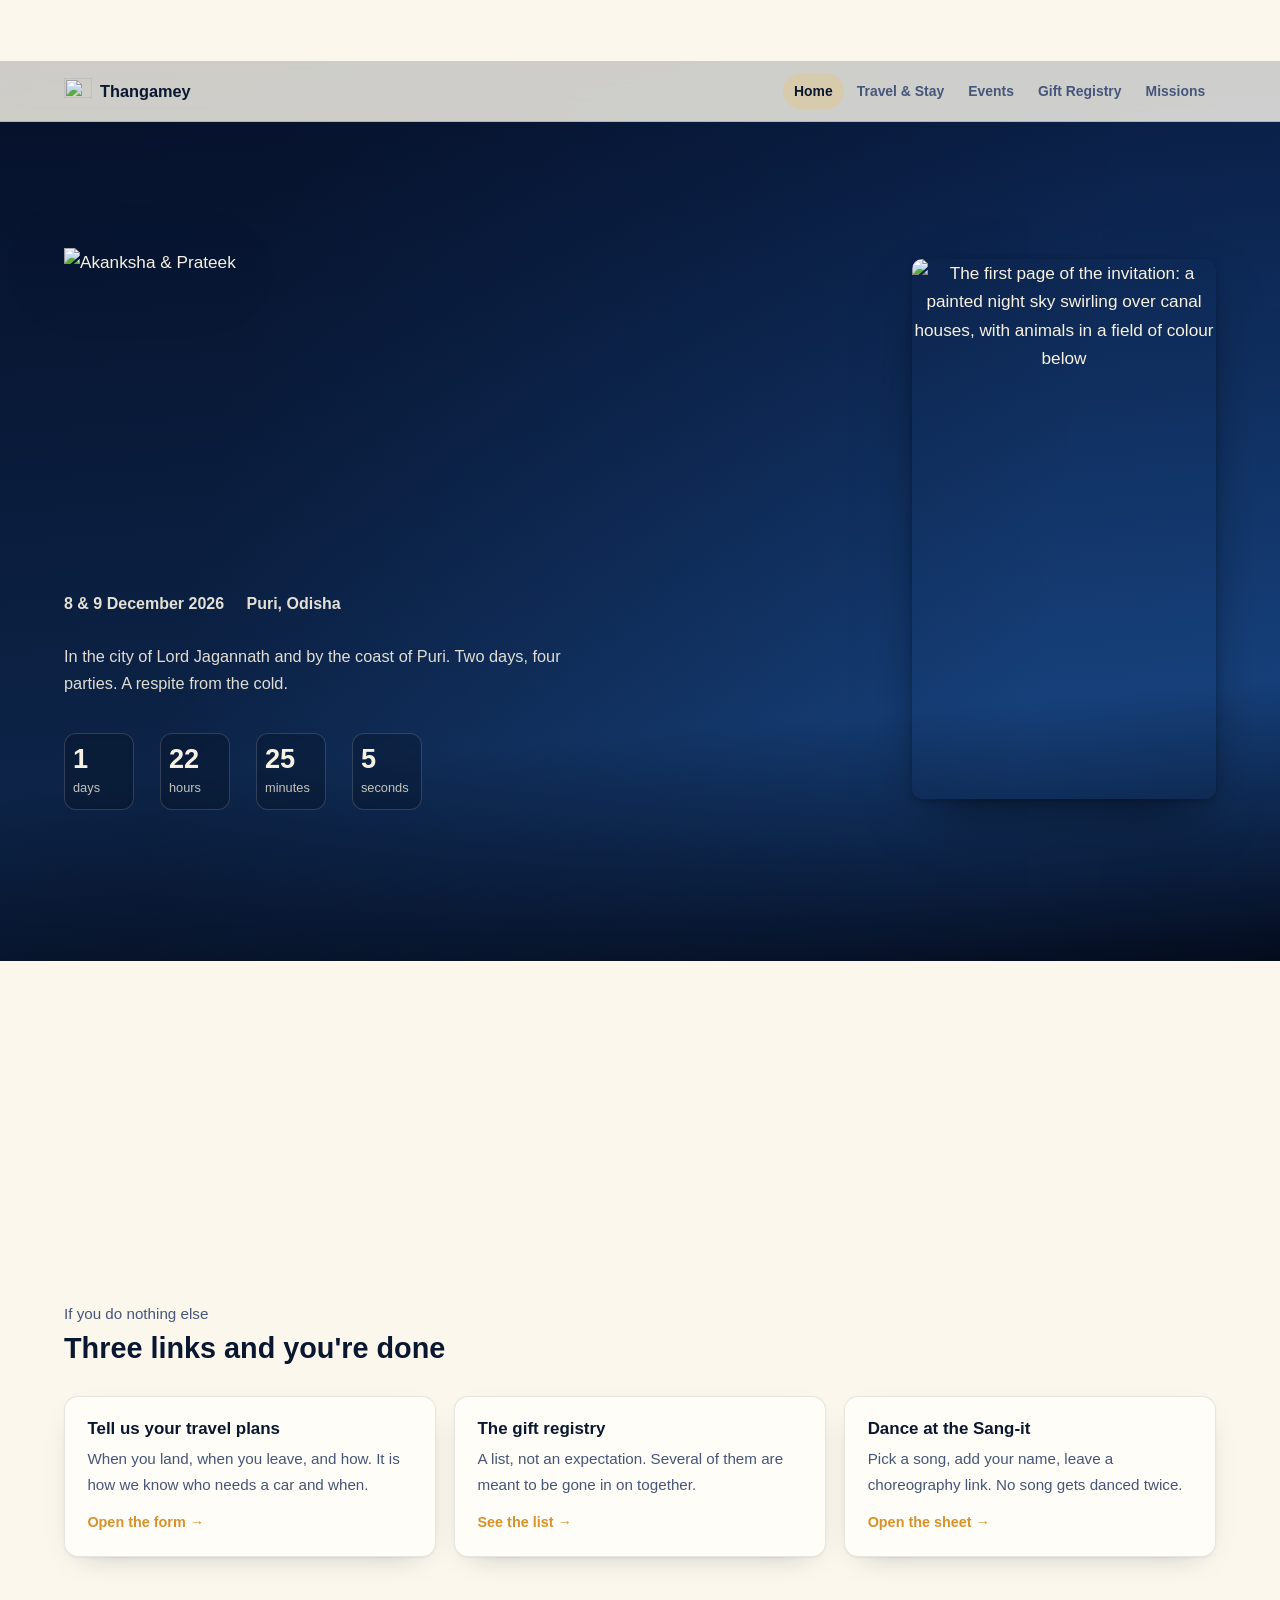
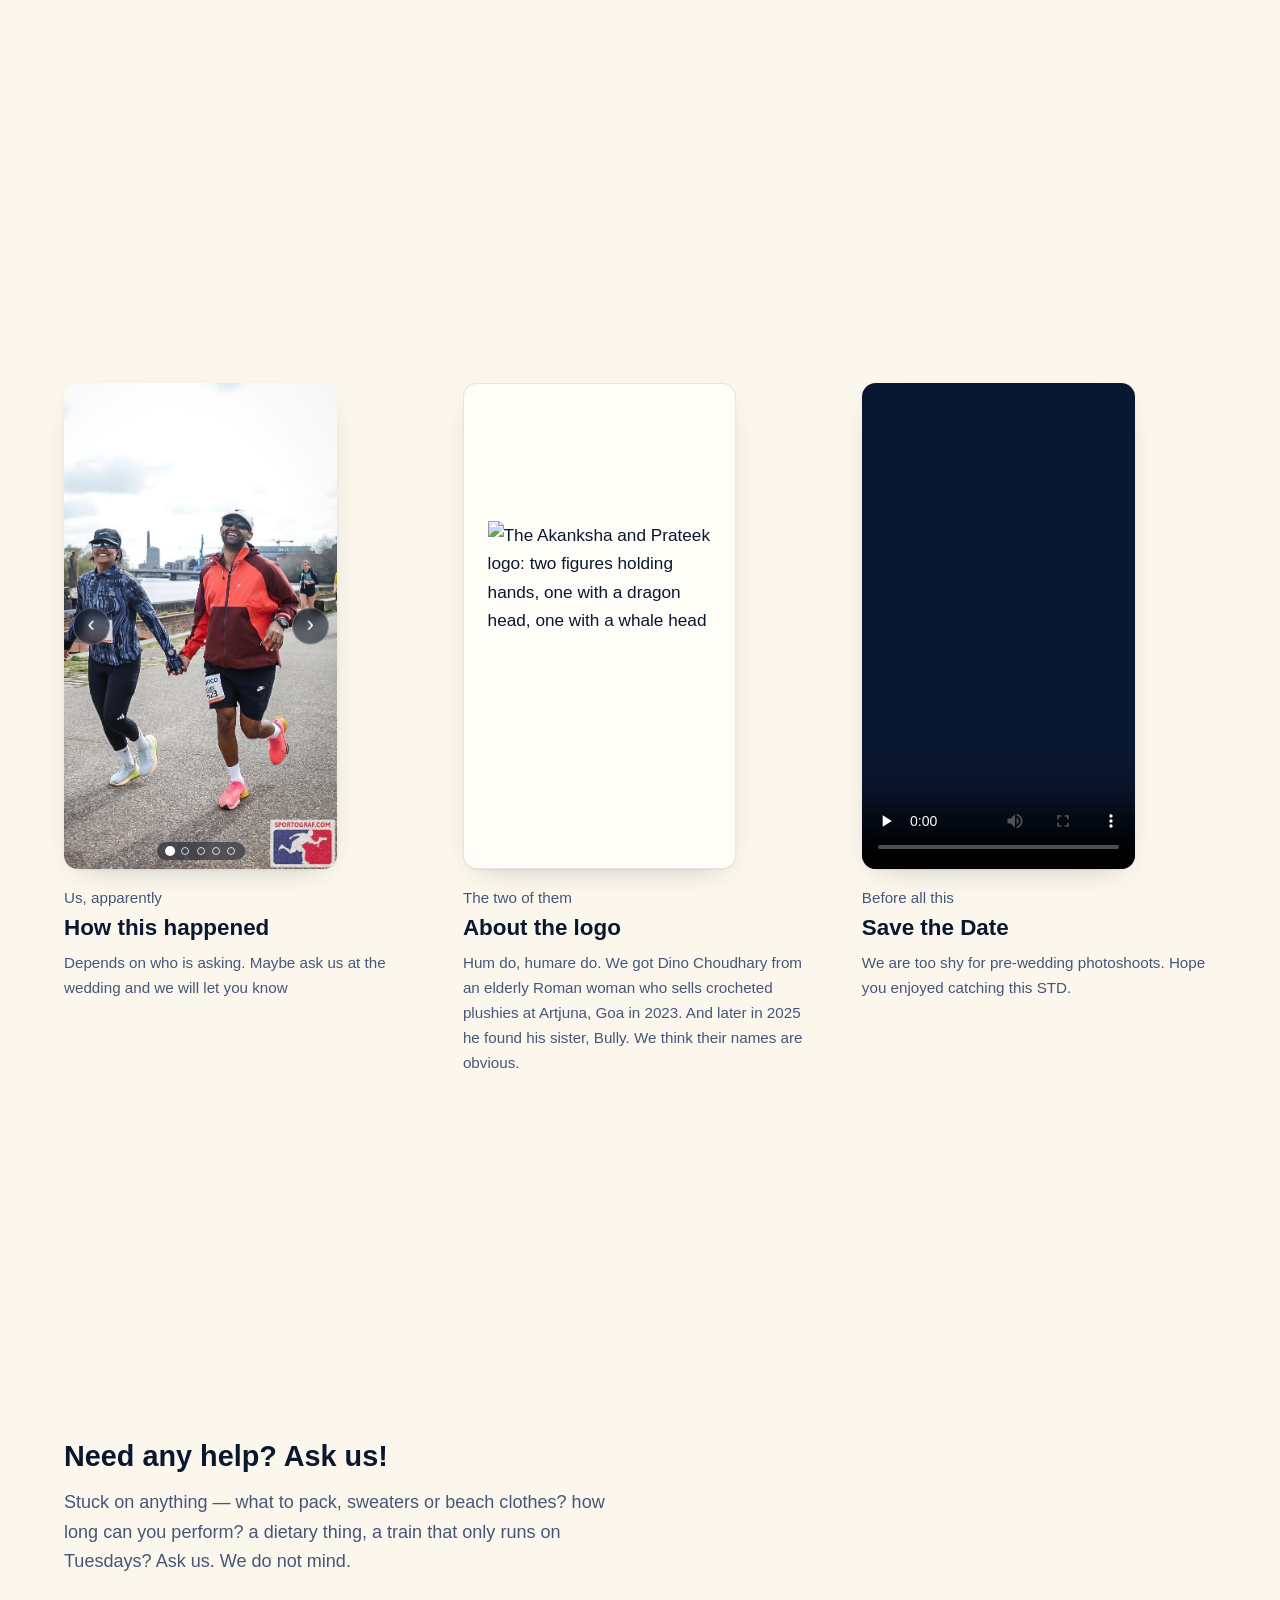
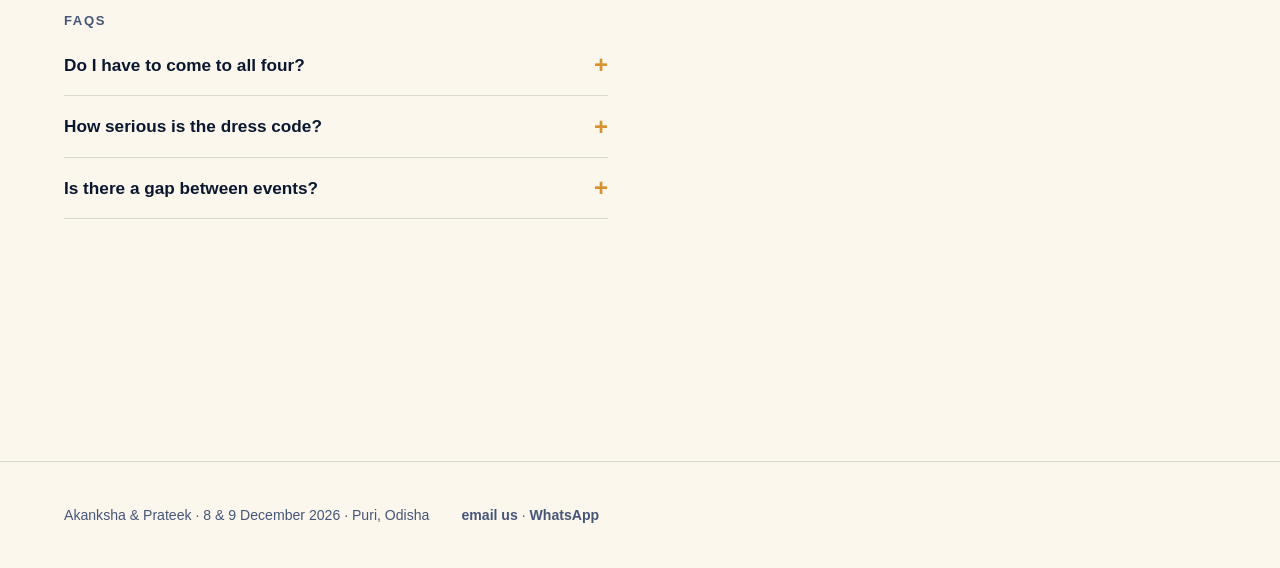
==== index.html @ 8788fe7d "Reorder the nav, fold the itinerary into step one, snap Travel & Stay Travel & Stay now comes second" ====
<!doctype html>
<html lang="en" class="snap">
<head>
<meta charset="utf-8">
<meta name="viewport" content="width=device-width, initial-scale=1">
<title>Akanksha &amp; Prateek</title>
<meta name="description" content="Akanksha and Prateek are getting married in Puri on 8 and 9 December 2026. Four events, two days, one coast. Where to stay, how to get there, and the gift registry.">
<meta name="theme-color" content="#07173a">
<meta name="robots" content="noindex, nofollow">
<link rel="icon" href="assets/img/eyes.png">
<link rel="apple-touch-icon" href="assets/img/logo.png">
<meta property="og:title" content="Thangamey, The Weeding">
<meta property="og:description" content="Akanksha &amp; Prateek · Puri · 8–9 December 2026">
<meta property="og:image" content="assets/art/cover.jpg">
<link rel="stylesheet" href="assets/css/style.css">
</head>
<body>
<a class="skip" href="#main">Skip to content</a>

<header class="site-head">
  <div class="site-head__in">
    <a class="brand" href="index.html">
      <img class="brand__logo" src="assets/img/logo.png" alt="" width="720" height="676">
      Thangamey <em class="script" data-cfg="couple.script"></em>
    </a>
    <nav class="nav" aria-label="Main">
      <a href="index.html">Home</a>
      <a href="travel.html">Travel &amp; Stay</a>
      <a href="events.html">Events</a>
      <a href="gifts.html">Gift Registry</a>
    </nav>
  </div>
</header>

<main id="main">

  <!-- ---------- hero: the postcard cover ---------- -->
  <section class="sky sky--scrim hero snap-s" id="hero-cover" data-sky="puri-night" data-art="assets/art/cover.jpg">
    <div class="sky__in hero__in">
      <div class="hero__text">
        <h1 class="vh">Akanksha &amp; Prateek</h1>
        <img class="hero__names" src="assets/img/names.png"
             alt="Akanksha &amp; Prateek" width="660" height="389" fetchpriority="high" decoding="async">
        <p class="hero__meta">
          <span data-cfg="mainDateLabel"></span>
          <span data-cfg="mainCityLabel"></span>
        </p>
        <p class="hero__tag" data-cfg="couple.tagline"></p>
        <div class="count" id="countdown" aria-live="off"></div>
      </div>
      <figure class="postcard postcard--hero">
        <img src="assets/art/cover.jpg" width="647" height="1150"
             alt="The first page of the invitation: a painted night sky swirling over canal houses, with animals in a field of colour below"
             fetchpriority="high" decoding="async">
      </figure>
    </div>
  </section>

  <!-- ---------- the short version ----------
       For anyone who will never scroll this far down a wedding website.
       Built from `quick` in data/config.js; each card hides itself if its
       link isn't filled in yet, and the section hides if none are. -->
  <section class="section shell snap-s" id="quick" hidden>
    <div class="section__head section__head--tight">
      <p class="eyebrow" data-cfg="quick.eyebrow"></p>
      <h2 data-cfg="quick.heading"></h2>
    </div>
    <ul class="grid grid--3 quick-list" id="quick-list"></ul>
  </section>

  <!-- ---------- the three of them, side by side ----------
       One snap stop: the carousel, the logo and the film, each in the same
       9:16 frame with its caption underneath. The frames are sized from the
       viewport height in `.trio` so all three always fit on one screen. -->
  <section class="section shell snap-s">
    <div class="trio">

      <article class="trio__item">
        <!-- Filled from story.photos in data/config.js. Hidden while the
             list is empty, which leaves the caption on its own. -->
        <div class="carousel" id="story-photos" hidden></div>
        <div class="trio__caption">
          <p class="eyebrow">Us, apparently</p>
          <h2 data-cfg="story.heading"></h2>
          <div id="story-body"></div>
        </div>
      </article>

      <article class="trio__item">
        <div class="trio__media frame frame--logo" id="logo-figure"></div>
        <div class="trio__caption">
          <p class="eyebrow">The two of them</p>
          <h2 data-cfg="media.logoHeading"></h2>
          <p data-cfg="media.logoBody"></p>
        </div>
      </article>

      <article class="trio__item">
        <div class="trio__media" id="video-figure"></div>
        <div class="trio__caption">
          <p class="eyebrow">Before all this</p>
          <h2 data-cfg="media.videoHeading"></h2>
          <p data-cfg="media.videoBody"></p>
        </div>
      </article>

    </div>
  </section>

  <!-- ---------- sustainability ---------- -->
  <!-- <section class="section shell">
    <div class="section__head">
      <p class="eyebrow">A lighter wedding</p>
      <h2>Big party, small footprint</h2>
      <p class="lede" data-cfg="sustainable.intro"></p>
    </div>
    <ul class="ticks grid grid--2" id="sustain-list"></ul>
  </section> -->

  <!-- ---------- ask us, and the questions we already know ----------
       The FAQ used to live at the bottom of events.html. It belongs with
       the invitation to ask rather than under the four parties. -->
  <section class="section shell snap-s">
    <div class="section__head section__head--tight">
      <h2>Need any help? Ask us!</h2>
      <p class="lede" data-cfg="contact.helpText"></p>
    </div>
    <div class="faq">
      <h3 class="faq__head">FAQs</h3>
      <details><summary>Do I have to come to all four?</summary>
        <div><p>No. You can come and leave whenever, just let us know beforehand.</p></div></details>
      <details><summary>How serious is the dress code?</summary>
        <div><p>Not at all, it is to help guide people make up their minds.</p></div></details>
      <details><summary>Is there a gap between events?</summary>
        <div><p>Yes and no. There will be rituals between events but you can choose to not attend them and rest or travel around.</p></div></details>
    </div>
  </section>

</main>

<footer class="site-foot">
  <div class="shell site-foot__in">
    <p>Akanksha &amp; Prateek &middot; <span data-cfg="mainDateLabel"></span> &middot; <span data-cfg="mainCityLabel"></span></p>
    <p><a data-contact="email">email us</a> &middot; <a data-contact="whatsapp">WhatsApp</a></p>
    <p class="tag script" data-cfg="couple.script"></p>
  </div>
</footer>

<script src="data/config.js"></script>
<script src="assets/js/site.js"></script>
</body>
</html>
---- assets/css/style.css ----
/* =============================================================
   Thangamey, The Weeding — stylesheet
   One file. No preprocessor. Edit freely.
   ============================================================= */

/* ---------- 1. TOKENS ---------- */
:root{
  --ink:            #0a1730;
  --ink-soft:       #16294f;
  --cobalt:         #1e3f8f;
  --gold:           #f0c04a;
  --gold-deep:      #d8912b;
  --cream:          #f7f1e1;
  --cream-2:        #efe5cd;
  --paper:          #fbf7ec;
  --blossom:        #eaa7b8;
  --rule:           rgba(10,23,48,.14);

  --fg:             var(--ink);
  --fg-soft:        #46567a;
  --bg:             var(--paper);
  --card:           #fffdf7;
  --card-edge:      rgba(10,23,48,.10);
  --shadow:         0 1px 2px rgba(10,23,48,.05), 0 10px 30px -18px rgba(10,23,48,.35);

  /* One typeface, the plain system one, for everything. The hand-lettering
     and the paintings carry the character — the type's job is to stay out
     of their way and be read. No second display face, no webfonts. */
  --display: -apple-system, BlinkMacSystemFont, "Segoe UI", Roboto, "Helvetica Neue", Arial, sans-serif;
  --body:    -apple-system, BlinkMacSystemFont, "Segoe UI", Roboto, "Helvetica Neue", Arial, sans-serif;
  /* The name in its own script. Tamil today; swap the stack if that changes. */
  --script:  "Noto Sans Tamil", "Tamil MN", "Tamil Sangam MN", var(--body);

  --measure: 34rem;
  /* Every tall 9:16-ish block — the invitation postcards, the story
     carousel, the save-the-date film — is this wide, so they read as one
     family of objects rather than three different sizes. */
  --portrait: 20rem;
  --gutter:  clamp(1.15rem, 4vw, 3rem);
  --shell:   72rem;
  --radius:  14px;
}

@media (prefers-color-scheme: dark){
  :root:not([data-theme="light"]){
    --fg:        #eee6d4;
    --fg-soft:   #a9b4cc;
    --bg:        #080f21;
    --paper:     #080f21;
    --card:      #0f1b38;
    --card-edge: rgba(240,192,74,.16);
    --rule:      rgba(240,192,74,.18);
    --cream:     #eee6d4;
    --shadow:    0 1px 2px rgba(0,0,0,.4), 0 14px 34px -20px rgba(0,0,0,.9);
  }
}
:root[data-theme="dark"]{
  --fg:        #eee6d4;
  --fg-soft:   #a9b4cc;
  --bg:        #080f21;
  --paper:     #080f21;
  --card:      #0f1b38;
  --card-edge: rgba(240,192,74,.16);
  --rule:      rgba(240,192,74,.18);
  --cream:     #eee6d4;
  --shadow:    0 1px 2px rgba(0,0,0,.4), 0 14px 34px -20px rgba(0,0,0,.9);
}

/* ---------- 2. SKY THEMES ----------
   Five colours each, sampled straight out of the invitation artwork:
   two for the gradient, one for the brushstrokes, one for the light
   source, one accent that ~1 stroke in 5 gets.                     */
/* The save-the-date card: butter yellow and pink. The wash over it is a
   warm plum so the white hand-lettering still reads on top. */
[data-sky="save-the-date"]     { --s-top:#f2e39a; --s-bot:#f7ecd4; --s-swirl:#f070a0; --s-light:#fff6d8; --s-accent:#f070a0; --s-ground:#c96d95; --s-text:#fff6e8; --s-scrim:rgba(52,16,34,.64); }
[data-sky="puri-night"]        { --s-top:#07173a; --s-bot:#16407a; --s-swirl:#6aa8dd; --s-light:#ffd77a; --s-accent:#3f7fc4; --s-ground:#040b1c; --s-text:#f7f1e1; --s-scrim:rgba(4,10,26,.52); }
[data-sky="hues-of-earth"]     { --s-top:#00618f; --s-bot:#00b0d0; --s-swirl:#dff2f8; --s-light:#ffe9a8; --s-accent:#0090c0; --s-ground:#4a3c1e; --s-text:#f4fbfd; --s-scrim:rgba(0,26,44,.58); }
[data-sky="shades-of-sunset"]  { --s-top:#d8541f; --s-bot:#f5cf62; --s-swirl:#ffe3a0; --s-light:#fff6d8; --s-accent:#fa6e46; --s-ground:#8d6f4e; --s-text:#3a1400; --s-scrim:rgba(255,240,214,.64); }
[data-sky="tints-of-sunflower"]{ --s-top:#3f8fb8; --s-bot:#c3e4ee; --s-swirl:#ffffff; --s-light:#ffd23a; --s-accent:#7a4e0e; --s-ground:#a8850a; --s-text:#10283a; --s-scrim:rgba(240,250,255,.68); }
[data-sky="lotus-reverie"]     { --s-top:#04233f; --s-bot:#104a68; --s-swirl:#2ea08c; --s-light:#cfe9ee; --s-accent:#e07fb4; --s-ground:#b4d9e2; --s-text:#f2fbfd; --s-scrim:rgba(2,18,34,.55); }

/* ---------- 3. RESET-ISH ---------- */
*,*::before,*::after{ box-sizing:border-box; }
html{ -webkit-text-size-adjust:100%; scroll-behavior:smooth; }
@media (prefers-reduced-motion:reduce){ html{scroll-behavior:auto} }
body{
  margin:0;
  background:var(--bg);
  color:var(--fg);
  font-family:var(--body);
  font-size:clamp(1rem,.96rem + .18vw,1.075rem);
  line-height:1.65;
  -webkit-font-smoothing:antialiased;
}
img{ max-width:100%; height:auto; display:block; }
a{ color:inherit; text-underline-offset:.22em; text-decoration-thickness:1px; }
a:focus-visible,button:focus-visible,input:focus-visible,select:focus-visible,
textarea:focus-visible,summary:focus-visible{
  outline:2.5px solid var(--gold-deep); outline-offset:3px; border-radius:4px;
}
h1,h2,h3{ font-family:var(--display); font-weight:700; line-height:1.2;
          letter-spacing:normal; margin:0 0 .5em; text-wrap:balance; }
h1{ font-size:clamp(1.9rem,1.5rem + 1.7vw,2.6rem); }
h2{ font-size:clamp(1.4rem,1.2rem + .8vw,1.8rem); }
h3{ font-size:clamp(1.05rem,1rem + .2vw,1.15rem); }
p{ margin:0 0 1.1em; }
.lede{ font-size:1.05em; color:var(--fg-soft); max-width:var(--measure); }

.shell{ width:min(var(--shell),100% - var(--gutter)*2); margin-inline:auto; }
.stack > * + *{ margin-top:1.5rem; }
.eyebrow{
  font-size:.95rem; letter-spacing:normal; text-transform:none;
  font-weight:400; color:var(--fg-soft); margin:0 0 .35rem;
}
.script{ font-family:var(--script); }
.skip{ position:absolute; left:-9999px; }
.skip:focus{ left:1rem; top:1rem; z-index:99; background:var(--card);
             padding:.6rem 1rem; border-radius:8px; }

/* ---------- 4. HEADER / NAV ---------- */
.site-head{
  position:sticky; top:0; z-index:40;
  backdrop-filter:blur(12px); -webkit-backdrop-filter:blur(12px);
  background:color-mix(in srgb, var(--bg) 82%, transparent);
  border-bottom:1px solid var(--rule);
}
.site-head__in{
  display:flex; align-items:center; gap:1rem;
  min-height:60px; width:min(var(--shell),100% - var(--gutter)*2); margin-inline:auto;
}
.brand{ font-weight:700; font-size:1.02rem;
        text-decoration:none; display:flex; align-items:baseline; gap:.5rem; white-space:nowrap; }
.brand em{ font-style:normal; color:var(--gold-deep); font-family:var(--script); font-size:.92em; }
.nav{ margin-left:auto; display:flex; gap:.15rem; align-items:center; flex-wrap:wrap; }
.nav a{
  text-decoration:none; font-size:.87rem; font-weight:600; padding:.42rem .68rem;
  border-radius:99px; color:var(--fg-soft); white-space:nowrap;
}
.nav a:hover{ color:var(--fg); background:color-mix(in srgb,var(--gold) 16%,transparent); }
.nav a[aria-current="page"]{ color:var(--fg); background:color-mix(in srgb,var(--gold) 24%,transparent); }
@media (max-width:540px){
  .site-head__in{ flex-wrap:wrap; padding-block:.5rem; }
  .nav{ width:100%; margin-left:0; justify-content:flex-start; }
  .nav a{ padding:.38rem .55rem; font-size:.82rem; }
}

/* ---------- 5. THE SKY ---------- */
.sky{
  position:relative; isolation:isolate; overflow:hidden;
  color:var(--s-text);
  background:linear-gradient(175deg, var(--s-top) 0%, var(--s-bot) 72%, var(--s-ground) 100%);
}
/* The painting itself, scaled up and softened, standing in for the
   generated skies this site used before the artwork existed. */
.sky__art{
  position:absolute; inset:0; width:100%; height:100%; z-index:-1; display:block;
  object-fit:cover; filter:blur(16px) saturate(1.05); transform:scale(1.14);
}
.sky__in{
  position:relative; z-index:1;
  width:min(var(--shell),100% - var(--gutter)*2); margin-inline:auto;
  padding-block:clamp(3.5rem,9vw,7rem);
}
.sky a{ color:inherit; }

/* Hero */
.hero{ min-height:min(88svh,780px); display:grid; align-items:center; }
.hero__in{ text-align:center; }
.hero h1{ font-size:clamp(2rem,1.4rem + 2.4vw,3rem); margin-bottom:.15em;
          text-shadow:0 2px 28px rgba(0,0,0,.35); }
.hero .amp{ display:block; font-size:.42em; font-style:italic; opacity:.8;
            font-weight:400; margin:.18em 0; letter-spacing:normal; }
.hero__meta{
  display:flex; gap:.6rem 1.4rem; justify-content:center; flex-wrap:wrap;
  font-size:1rem; letter-spacing:normal; text-transform:none;
  font-weight:600; opacity:.92; margin-top:1.4rem;
}
.hero__tag{ max-width:33rem; margin:1.6rem auto 0; font-size:1.02rem;
            opacity:.9; text-wrap:pretty; }

/* Countdown */
.count{ display:flex; gap:clamp(.6rem,2.5vw,1.6rem); justify-content:center;
        margin-top:2.3rem; flex-wrap:wrap; }
.count div{
  min-width:4.4rem; padding:.65rem .5rem .55rem; border-radius:12px;
  background:rgba(0,0,0,.2); border:1px solid rgba(255,255,255,.16);
  backdrop-filter:blur(3px);
}
.count b{ display:block; font-size:1.7rem;
          line-height:1; font-variant-numeric:tabular-nums; font-weight:700; }
.count span{ font-size:.8rem; letter-spacing:normal; text-transform:none; opacity:.78; }

/* ---------- 6. BUTTONS ---------- */
.btn{
  display:inline-block; font-family:var(--body); font-weight:700; font-size:.94rem;
  padding:.78rem 1.5rem; border-radius:99px; border:1.5px solid transparent;
  text-decoration:none; cursor:pointer; transition:transform .14s, background .14s, color .14s;
}
.btn:active{ transform:translateY(1px); }
.btn--gold{ background:var(--gold); color:#0a1730; }
.btn--gold:hover{ background:#ffd465; }
.btn--ghost{ border-color:currentColor; background:transparent; color:inherit; }
.btn--ghost:hover{ background:color-mix(in srgb,currentColor 14%,transparent); }
.btn--block{ width:100%; text-align:center; padding-block:.95rem; font-size:1rem; }
.btn-row{ display:flex; gap:.7rem; flex-wrap:wrap; justify-content:center; margin-top:2rem; }

/* ---------- 7. SECTIONS & CARDS ---------- */
.section{ padding-block:clamp(3.2rem,7vw,5.5rem); }
.section__head{ max-width:var(--measure); margin-bottom:2.5rem; }

.grid{ display:grid; gap:1.15rem; }
.grid--2{ grid-template-columns:repeat(auto-fit,minmax(min(100%,17rem),1fr)); }
.grid--3{ grid-template-columns:repeat(auto-fit,minmax(min(100%,15rem),1fr)); }

.card{
  background:var(--card); border:1px solid var(--card-edge);
  border-radius:var(--radius); padding:1.5rem; box-shadow:var(--shadow);
}
.card h3{ margin-bottom:.3rem; }
.card p:last-child{ margin-bottom:0; }
.card__meta{ font-size:.9rem; color:var(--fg-soft); font-weight:400;
             letter-spacing:normal; margin-bottom:.6rem; }

/* Full-bleed event panels (events.html) */
.ev-panel{ scroll-margin-top:72px; }
.ev-panel .sky__in{ display:grid; gap:2rem;
                    grid-template-columns:repeat(auto-fit,minmax(min(100%,19rem),1fr)); }
.ev-panel h2{ margin-bottom:.1em; }
.ev-facts{ margin:0; display:grid; gap:.85rem; align-content:start; }
.ev-facts div{ border-top:1px solid rgba(255,255,255,.22); padding-top:.7rem; }
.sky[data-sky="shades-of-sunset"] .ev-facts div,
.sky[data-sky="tints-of-sunflower"] .ev-facts div{ border-top-color:rgba(0,0,0,.2); }
.ev-facts dt{ font-size:.85rem; letter-spacing:normal; text-transform:none;
              font-weight:600; opacity:.7; margin-bottom:.15rem; }
.ev-facts dd{ margin:0; font-size:1rem; }

/* ---------- 9. FORMS ---------- */
.form{ max-width:38rem; }
.field{ margin-bottom:1.3rem; }
.field > label, .fieldset > legend{
  display:block; font-weight:700; font-size:.9rem; margin-bottom:.4rem;
}
.field .hint{ font-size:.82rem; color:var(--fg-soft); margin:.25rem 0 .5rem; }
input[type=text],input[type=email],input[type=tel],input[type=date],
input[type=number],input[type=datetime-local],select,textarea{
  width:100%; font:inherit; font-size:1rem; color:var(--fg);
  background:var(--card); border:1.5px solid var(--rule);
  border-radius:10px; padding:.68rem .8rem;
}
textarea{ min-height:7rem; resize:vertical; }
input:focus,select:focus,textarea:focus{ border-color:var(--gold-deep); }
select{ appearance:none;
  background-image:linear-gradient(45deg,transparent 50%,currentColor 50%),
                   linear-gradient(135deg,currentColor 50%,transparent 50%);
  background-position:calc(100% - 20px) calc(50% + 1px), calc(100% - 14px) calc(50% + 1px);
  background-size:6px 6px; background-repeat:no-repeat; padding-right:2.4rem; }

.fieldset{ border:1px solid var(--rule); border-radius:var(--radius);
           padding:1.15rem 1.25rem; margin:0 0 1.15rem; background:var(--card); }
.fieldset > legend{ padding-inline:.45rem; margin-bottom:0; }
.fieldset .ev-when{ font-size:.82rem; color:var(--fg-soft); margin:-.1rem 0 .8rem; }

.choices{ display:flex; gap:.5rem; flex-wrap:wrap; }
.choice{ position:relative; }
.choice input{ position:absolute; opacity:0; width:100%; height:100%;
               top:0; left:0; margin:0; cursor:pointer; }
.choice span{
  display:block; padding:.5rem 1rem; border-radius:99px; font-size:.9rem;
  font-weight:600; border:1.5px solid var(--rule); background:var(--bg);
}
.choice input:checked + span{ background:var(--gold); border-color:var(--gold-deep);
                              color:#0a1730; }
.choice input:focus-visible + span{ outline:2.5px solid var(--gold-deep); outline-offset:3px; }

.check{ display:flex; gap:.6rem; align-items:flex-start; font-size:.95rem; }
.check input{ margin-top:.3rem; width:1.05rem; height:1.05rem; flex:none; accent-color:var(--gold-deep); }

.form-note{ font-size:.85rem; color:var(--fg-soft); }
.hp{ position:absolute; left:-9999px; }

.form-status{ border-radius:var(--radius); padding:1.1rem 1.25rem; margin-bottom:1.3rem;
              border:1.5px solid; font-size:.95rem; }
.form-status[data-tone="ok"]{ border-color:#2f7d4f; background:rgba(47,125,79,.1); }
.form-status[data-tone="bad"]{ border-color:#b23b3b; background:rgba(178,59,59,.1); }
.form-status[data-tone="info"]{ border-color:var(--gold-deep); background:color-mix(in srgb,var(--gold) 16%,transparent); }
.form-status p:last-child{ margin-bottom:0; }
[hidden]{ display:none !important; }

/* ---------- 10. FEED ---------- */
.feed{ display:grid; gap:2.2rem; max-width:44rem; }
.post{ border-top:1px solid var(--rule); padding-top:2rem; }
.post:first-child{ border-top:0; padding-top:0; }
.post__date{ font-size:.88rem; letter-spacing:normal; text-transform:none;
             font-weight:600; color:var(--fg-soft); margin-bottom:.4rem; }
.post__body{ max-width:var(--measure); }
.post__body p:last-child{ margin-bottom:0; }
.post__strip{
  display:grid; gap:.6rem; margin:1.2rem 0;
  grid-template-columns:repeat(auto-fit,minmax(min(100%,11rem),1fr));
}
.post__strip img{ border-radius:10px; aspect-ratio:4/3; object-fit:cover;
                  width:100%; background:var(--cream-2); }
.post__strip--1{ grid-template-columns:1fr; }
.post__strip--1 img{ aspect-ratio:3/2; }
.post__seal{ width:2.6rem; height:2.6rem; border-radius:50%; float:right;
             margin:0 0 .5rem 1rem; }

/* ---------- 11. MISC ---------- */
.ticks{ list-style:none; padding:0; margin:0; display:grid; gap:1.2rem; }
.ticks h3{ font-size:1.08rem; margin-bottom:.25rem; }
.ticks p{ margin:0; color:var(--fg-soft); font-size:.95rem; }
.ticks li{ padding-left:1.7rem; position:relative; }
.ticks li::before{
  content:""; position:absolute; left:0; top:.42em; width:.72rem; height:.72rem;
  border-radius:50%; background:var(--gold); box-shadow:0 0 0 3px color-mix(in srgb,var(--gold) 28%,transparent);
}

.faq{ max-width:var(--measure); }
.faq__head{ font-size:.82rem; letter-spacing:.12em; text-transform:uppercase;
            color:var(--fg-soft); margin:0 0 .4rem; }
.faq details{ border-bottom:1px solid var(--rule); }
.faq summary{ cursor:pointer; padding:1rem 0; font-weight:700; list-style:none;
              display:flex; justify-content:space-between; gap:1rem; align-items:center; }
.faq summary::-webkit-details-marker{ display:none; }
.faq summary::after{ content:"+"; font-family:var(--display); font-size:1.5rem;
                     line-height:1; color:var(--gold-deep); flex:none; }
.faq details[open] summary::after{ content:"–"; }
.faq details > div{ padding-bottom:1.1rem; }
.faq p:last-child{ margin-bottom:0; }

.site-foot{
  border-top:1px solid var(--rule); padding-block:2.6rem;
  font-size:.88rem; color:var(--fg-soft);
}
.site-foot__in{ display:flex; gap:1rem 2rem; flex-wrap:wrap; align-items:baseline; }
.site-foot a{ font-weight:600; }
.site-foot .tag{ margin-left:auto; font-size:.95rem; color:var(--fg); }

@media (prefers-reduced-motion:reduce){
  *{ animation-duration:.001ms !important; transition-duration:.001ms !important; }
}
@media print{
  .site-head,.nav,.btn,.sky__art{ display:none !important; }
  body{ background:#fff; color:#000; }
  .sky{ background:#fff !important; color:#000 !important; }
}

/* =============================================================
   12. PAGE FURNITURE
   ============================================================= */
.vh{
  position:absolute; width:1px; height:1px; padding:0; margin:-1px;
  overflow:hidden; clip:rect(0 0 0 0); white-space:nowrap; border:0;
}
/* Unfinished copy, wrapped in «guillemets» in data/config.js.
   Delete the guillemets and the highlight disappears. */
mark.todo{
  background:color-mix(in srgb, var(--gold) 45%, transparent);
  color:inherit; padding:.05em .3em; border-radius:4px;
  box-decoration-break:clone; -webkit-box-decoration-break:clone;
}
.sky mark.todo{
  background:rgba(255,255,255,.26);
  /* A wash alone vanishes on a pale sky, and the whole point of this
     mark is to be impossible to miss. Outline it too. */
  box-shadow:0 0 0 1.5px currentColor inset;
}

/* ---------- hero ---------- */
.hero__names{
  width:min(100%,34rem); margin:0 auto .4rem; height:auto;
  filter:drop-shadow(0 10px 34px rgba(0,0,0,.45));
}
@media (max-width:480px){ .hero__names{ width:min(100%,20rem); } }

/* ---------- the two days ---------- */
.days{ display:grid; gap:1.15rem; grid-template-columns:repeat(auto-fit,minmax(min(100%,17rem),1fr)); }
.day{ background:var(--card); border:1px solid var(--card-edge); border-radius:var(--radius);
      padding:1.4rem 1.5rem; box-shadow:var(--shadow); }
.day__label{ font-weight:700; font-size:1.15rem; margin:0 0 1rem;
             display:flex; justify-content:space-between; align-items:baseline; gap:1rem; }
.day__label span{ font-family:var(--body); font-size:.9rem; font-weight:400;
                  letter-spacing:normal; text-transform:none; color:var(--fg-soft); }
.day ul{ list-style:none; margin:0; padding:0; display:grid; gap:.1rem; }
.day li + li{ border-top:1px solid var(--rule); }
.day a{ display:flex; flex-direction:column; gap:.1rem; padding:.7rem 0; text-decoration:none; }
.day a:hover b{ color:var(--gold-deep); }
.day a b{ font-size:1.02rem; }
.day a span{ font-size:.85rem; color:var(--fg-soft); }

/* ---------- event cards & panels ---------- */
.ev-panel__logo{ width:min(100%,17rem); height:auto; margin-bottom:1rem;
                 filter:drop-shadow(0 8px 24px rgba(0,0,0,.35)); }
.sky[data-sky="tints-of-sunflower"] .ev-panel__logo,
.sky[data-sky="shades-of-sunset"] .ev-panel__logo{ filter:drop-shadow(0 8px 20px rgba(0,0,0,.25)); }

/* ---------- split / illustration ---------- */
.split{ display:grid; gap:2rem; align-items:center;
        grid-template-columns:repeat(auto-fit,minmax(min(100%,18rem),1fr)); }
.couple{ width:min(100%,22rem); justify-self:center; height:auto; }
.eyes{ width:5rem; height:auto; margin-bottom:1.2rem; opacity:.9; }
@media (prefers-color-scheme:dark){ :root:not([data-theme="light"]) .eyes{ opacity:1; } }

/* ---------- forms layout ---------- */
.form-wrap{ max-width:38rem; }
.form-h{ font-size:1.15rem; margin:2.4rem 0 1rem; padding-top:1.4rem;
         border-top:1px solid var(--rule); }
.fieldset .ev-when{ font-size:.84rem; color:var(--fg-soft); margin:.1rem 0 .9rem; line-height:1.5; }
.fieldset .dress{ color:var(--gold-deep); font-weight:600; }
.aside-note{ max-width:38rem; margin-top:3rem; padding:1.4rem 1.5rem;
             border:1px dashed var(--rule); border-radius:var(--radius); }
.aside-note h2{ font-size:1.05rem; }
.aside-note p:last-child{ margin-bottom:0; }
.callout{ margin-top:1.6rem; padding:1.3rem 1.5rem; border-radius:var(--radius);
          background:color-mix(in srgb, var(--gold) 13%, transparent);
          border:1px solid color-mix(in srgb, var(--gold) 36%, transparent); }
.callout p:last-child{ margin-bottom:0; }
.callout strong{ color:var(--gold-deep); }

.site-foot__in p{ margin:0; }

/* A shorter painted band for the pages that aren't the home page. */
.sky--band .sky__in{ padding-block:clamp(2.6rem,7vw,4.6rem); }
.sky--band .eyebrow{ color:inherit; opacity:.8; }
.sky--band .lede{ color:inherit; opacity:.92; }
.sky--band h1{ text-shadow:0 2px 20px rgba(0,0,0,.28); }

/* A wash between the paint and the words. Each sky says how dark or
   light its own wash should be, so text stays legible on a turquoise
   afternoon and on a navy night without two sets of rules. */
.sky--scrim::before{
  content:""; position:absolute; inset:0; z-index:0; pointer-events:none;
  background:linear-gradient(100deg, var(--s-scrim), var(--s-scrim) 20%, transparent 80%);
}
@media (max-width:760px){
  .sky--scrim::before{ background:linear-gradient(to top, var(--s-scrim), var(--s-scrim) 42%, transparent 92%); }
}

.feed-empty{ color:var(--fg-soft); font-style:italic; max-width:var(--measure); }

/* =============================================================
   13. THE ARTWORK
   Each invitation is a portrait painting, so it is shown whole,
   at its own proportions, rather than cropped into a banner.
   ============================================================= */
.postcard{ margin:0; }
/* The hero's postcard sets its own width; every other one matches the
   carousel and the film. */
.postcard:not(.postcard--hero){ width:min(100%,var(--portrait)); margin-inline:auto; }
.postcard img{
  /* No forced aspect-ratio: the paintings and the save-the-date card are not
     quite the same shape, and cropping either of them to match would be a
     shame. They keep their own proportions. */
  display:block; width:100%; height:auto; border-radius:10px;
  box-shadow:0 2px 6px rgba(0,0,0,.25), 0 24px 60px -24px rgba(0,0,0,.7);
}
.postcard--hero{ width:min(100%,19rem); justify-self:end; }

.hero__in{
  display:grid; gap:clamp(2rem,5vw,4rem); align-items:center;
  grid-template-columns:minmax(0,1.15fr) minmax(0,.85fr);
}
.hero__text{ text-align:left; }
.hero__names{ margin-inline:0; }
.hero__meta,.btn-row{ justify-content:flex-start; }
.hero .count{ justify-content:flex-start; }
.hero__tag{ margin-inline:0; }
@media (max-width:820px){
  .hero__in{ grid-template-columns:1fr; }
  .hero__text{ text-align:center; }
  .hero__names{ margin-inline:auto; }
  .hero__meta,.btn-row,.hero .count{ justify-content:center; }
  .hero__tag{ margin-inline:auto; }
  .postcard--hero{ width:min(100%,15rem); justify-self:center; order:-1; }
}

/* Event panels: the painting on one side, everything else on the other,
   swapping sides each time so four in a row has a rhythm rather than a
   column of identical slabs. */
.ev-panel .sky__in{
  grid-template-columns:minmax(0,var(--portrait)) minmax(0,1fr);
  align-items:center; gap:clamp(1.8rem,4.5vw,4rem);
}
.ev-panel--flip .sky__in{ grid-template-columns:minmax(0,1fr) minmax(0,20rem); }
.ev-panel--flip .postcard{ order:2; }
.ev-panel--flip .ev-panel__body{ order:1; }
/* The wash has to fall on whichever side the words are on: the body sits
   right on a normal panel and left on a flipped one. */
.ev-panel.sky--scrim::before{
  background:linear-gradient(260deg, var(--s-scrim), var(--s-scrim) 20%, transparent 80%);
}
.ev-panel--flip.sky--scrim::before{
  background:linear-gradient(100deg, var(--s-scrim), var(--s-scrim) 20%, transparent 80%);
}
.ev-panel__no{
  font-size:.88rem; letter-spacing:normal; text-transform:none;
  font-weight:400; opacity:.72; margin:0 0 .9rem;
}
.ev-panel__no b{ color:var(--s-light); }
.ev-panel__note{ font-size:1.08rem; max-width:32rem; opacity:.93; }
.ev-panel .ev-facts{
  display:grid; grid-template-columns:repeat(auto-fit,minmax(min(100%,11rem),1fr));
  gap:1rem 1.6rem; margin:1.6rem 0 0;
}
.ev-panel .ev-facts a{ color:inherit; }

/* The sign-up sheet inside an event panel. It sits on painted artwork, so it
   needs its own dark pad to stay readable, and inherits the panel's text. */
.ev-sheet{
  margin-top:1.7rem; max-width:32rem; padding:1.2rem 1.35rem;
  border-radius:var(--radius); border:1px solid rgba(255,255,255,.2);
  background:rgba(4,12,30,.56); backdrop-filter:blur(3px);
}
.ev-sheet h3{ margin:0 0 .4rem; font-size:1.06rem; }
.ev-sheet p{ font-size:.97rem; opacity:.93; margin:0 0 1rem; max-width:none; }
.ev-sheet__note{ font-size:.86rem; opacity:.76; margin:.85rem 0 0 !important; }

@media (max-width:820px){
  .ev-panel .sky__in,
  .ev-panel--flip .sky__in{ grid-template-columns:1fr; }
  .ev-panel .postcard{ width:min(100%,15rem); margin-inline:auto; }
  .ev-panel--flip .postcard{ order:0; }
  .ev-panel--flip .ev-panel__body{ order:0; }
  .ev-panel.sky--scrim::before,
  .ev-panel--flip.sky--scrim::before{
    background:linear-gradient(to top, var(--s-scrim), var(--s-scrim) 42%, transparent 92%);
  }
}

/* A jump bar, because four full-height panels is a lot of scrolling. */
.event-jump{
  position:sticky; top:60px; z-index:30;
  display:flex; gap:.4rem; flex-wrap:wrap; justify-content:center;
  padding:.7rem var(--gutter);
  background:color-mix(in srgb, var(--bg) 88%, transparent);
  backdrop-filter:blur(12px); -webkit-backdrop-filter:blur(12px);
  border-block:1px solid var(--rule);
}
.event-jump a{
  font-size:.82rem; font-weight:700; text-decoration:none; white-space:nowrap;
  padding:.35rem .8rem; border-radius:99px; color:var(--fg-soft);
  border:1.5px solid transparent;
}
.event-jump a:hover{ color:var(--fg); background:color-mix(in srgb,var(--gold) 20%,transparent); }
@media (max-width:540px){
  .event-jump{ top:104px; justify-content:flex-start; overflow-x:auto; flex-wrap:nowrap; }
}
.ev-panel{ scroll-margin-top:110px; }

/* The photograph each painting came from. */
.painted-from{
  margin:1.8rem 0 0; display:flex; gap:1rem; align-items:center;
  padding-top:1.3rem; border-top:1px solid rgba(255,255,255,.22);
  max-width:32rem;
}
.sky[data-sky="shades-of-sunset"] .painted-from,
.sky[data-sky="tints-of-sunflower"] .painted-from{ border-top-color:rgba(0,0,0,.2); }
.painted-from img{
  width:6.5rem; flex:none; border-radius:8px; aspect-ratio:4/3; object-fit:cover;
  box-shadow:0 8px 22px -12px rgba(0,0,0,.8);
}
.painted-from figcaption{ font-size:.85rem; line-height:1.5; }
.painted-from b{
  display:block; font-size:.85rem; letter-spacing:normal; text-transform:none;
  opacity:.75; margin-bottom:.1rem; font-weight:600;
}
.painted-from span{ display:block; margin-top:.25rem; opacity:.85; }

/* =============================================================
   14. LOGO + SAVE THE DATE
   ============================================================= */
.media-block{
  display:grid; gap:clamp(1.5rem,4vw,3rem); align-items:center;
  grid-template-columns:repeat(auto-fit,minmax(min(100%,17rem),1fr));
}
.media-block h2{ margin-bottom:.4rem; }
.media-block p{ margin-bottom:0; color:var(--fg-soft); max-width:var(--measure); }

.std{
  display:block; width:min(100%,var(--portrait)); height:auto; border-radius:14px;
  aspect-ratio:1080/1920; background:var(--ink); object-fit:cover;
  box-shadow:var(--shadow); justify-self:center;
}

.logo-mark{ width:min(100%,14rem); height:auto; }

/* Text one side, something to look at on the other. Same shape as
   .media-block, kept separate so its paragraph rules stay out of the way. */
.split{
  display:grid; gap:clamp(1.5rem,4vw,3rem); align-items:center;
  grid-template-columns:repeat(auto-fit,minmax(min(100%,18rem),1fr));
}
.section__head--tight{ margin-bottom:1rem; }

/* =============================================================
   13b. THE SHORT VERSION
   Three cards under the hero. The whole card is the link — a bigger
   target than a button, and nothing in it competes for the click.
   ============================================================= */
.quick-list{ list-style:none; margin:0; padding:0; }
.quick-card a{
  display:flex; flex-direction:column; gap:.45rem; height:100%;
  padding:1.35rem 1.4rem; text-decoration:none; color:inherit;
  background:var(--card); border:1px solid var(--card-edge);
  border-radius:var(--radius); box-shadow:var(--shadow);
  transition:transform .14s, border-color .14s;
}
.quick-card a:hover{ transform:translateY(-2px); border-color:var(--gold-deep); }
.quick-card a:focus-visible{ outline:2px solid var(--gold); outline-offset:3px; }
.quick-card h3{ margin:0; font-size:1.06rem; }
.quick-card p{ margin:0; flex:1; color:var(--fg-soft); font-size:.95rem; }
.quick-card__go{ margin-top:.45rem; font-weight:700; font-size:.9rem; color:var(--gold-deep); }
.quick-card__go::after{ content:" \2192"; }
.quick-card a:hover .quick-card__go::after{ margin-left:.15rem; }

@media (prefers-reduced-motion: reduce){
  .quick-card a{ transition:none; }
}

/* =============================================================
   14b. CAROUSEL
   A scroll-snap track: swiping is the browser's own scrolling, and the
   arrows and dots only ever scroll it, so touch and clicks can't end up
   disagreeing about which photograph is showing.
   ============================================================= */
.carousel{ position:relative; width:min(100%,var(--portrait)); justify-self:center; }
.carousel__track{
  display:flex; margin:0; padding:0; list-style:none;
  overflow-x:auto; overscroll-behavior-x:contain;
  scroll-snap-type:x mandatory; -webkit-overflow-scrolling:touch;
  border-radius:var(--radius); box-shadow:var(--shadow); background:var(--ink);
  scrollbar-width:none;
}
.carousel__track::-webkit-scrollbar{ display:none; }
.carousel__track:focus-visible{ outline:2px solid var(--gold); outline-offset:3px; }

.slide{
  position:relative; flex:0 0 100%; aspect-ratio:9/16;
  scroll-snap-align:center; scroll-snap-stop:always; overflow:hidden;
}
/* Only drawn behind a photo set to fit:"contain" — a cover-cropped one
   fills the frame and would hide it anyway. */
.slide__back{
  position:absolute; inset:0; background-size:cover; background-position:center;
  filter:blur(22px) saturate(.75) brightness(.5); transform:scale(1.2);
}
.slide img{
  position:relative; display:block; width:100%; height:100%;
  object-fit:cover;            /* fill the 9:16 frame, crop the overflow */
}
.slide img[data-fit="contain"]{ object-fit:contain; }

.carousel__btn{
  position:absolute; top:50%; translate:0 -50%; z-index:2;
  width:2.3rem; height:2.3rem; border-radius:50%; cursor:pointer;
  border:1px solid rgba(255,255,255,.3); background:rgba(8,15,33,.55);
  color:#fff; font-size:1.4rem; line-height:1; padding:0;
  display:grid; place-items:center; backdrop-filter:blur(4px);
  transition:background .14s, transform .14s;
}
.carousel__btn:hover{ background:rgba(8,15,33,.8); }
.carousel__btn:active{ transform:translateY(-50%) scale(.94); }
.carousel__btn--prev{ left:.55rem; }
.carousel__btn--next{ right:.55rem; }
.carousel__btn span{ display:block; margin-top:-.15em; }

.carousel__dots{ display:flex; gap:.45rem; justify-content:center; margin-top:.8rem; }
.carousel__dot{
  width:.5rem; height:.5rem; padding:0; border-radius:50%; cursor:pointer;
  border:1px solid var(--gold-deep); background:transparent;
  transition:background .14s, transform .14s;
}
.carousel__dot[aria-current="true"]{ background:var(--gold-deep); transform:scale(1.25); }

@media (prefers-reduced-motion: reduce){
  .carousel__btn, .carousel__dot{ transition:none; }
}

.brand__logo{ width:1.75rem; height:auto; flex:none; align-self:center; }
.brand{ align-items:center; }

/* =============================================================
   14c. THE TRIO, AND FULL-SECTION SCROLLING
   Three things in the same 9:16 frame — the carousel, the logo and the
   film — side by side with their captions underneath.
   ============================================================= */
.trio{
  display:grid; gap:clamp(1.6rem,3.5vw,2.8rem);
  grid-template-columns:repeat(auto-fit,minmax(min(100%,15rem),1fr));
  align-items:start;
}
.trio__item{ display:flex; flex-direction:column; gap:1rem; min-width:0; align-items:start; }
.trio__caption{ max-width:26rem; }
.trio__caption h2{ font-size:clamp(1.15rem,1rem + .5vw,1.5rem); margin-bottom:.35em; }
.trio__caption p, .trio__caption #story-body{ color:var(--fg-soft); font-size:.95rem; }
.trio__caption p:last-child, .trio__caption #story-body p:last-child{ margin-bottom:0; }
.trio__caption .eyebrow{ margin-bottom:.3rem; }

/* The carousel's dots would push its caption a line lower than the other
   two. Inside the trio they sit over the bottom of the photograph instead,
   so all three captions start on the same line. */
.trio .carousel__dots{
  position:absolute; left:50%; translate:-50% 0; bottom:.55rem; margin:0;
  padding:.32rem .6rem; border-radius:99px;
  background:rgba(8,15,33,.5); backdrop-filter:blur(4px);
}
.trio .carousel__dot{ border-color:rgba(255,255,255,.8); }
.trio .carousel__dot[aria-current="true"]{ background:#fff; }

/* The logo isn't 9:16 — nothing square is. It sits in a frame of that
   shape so it lines up with the carousel and the film either side. */
.frame{
  width:min(100%,var(--portrait)); aspect-ratio:9/16;
  border-radius:14px; box-shadow:var(--shadow);
  display:grid; place-items:center; padding:1.2rem;
  background:var(--card); border:1px solid var(--card-edge);
}
.frame .std{ width:100%; }
.frame--logo{ background:var(--card); }
/* The film is 9:16 already and brings its own rounded edge, so it needs no
   frame around it — just the same width as the two beside it. */
.trio__media{ width:min(100%,var(--portrait)); }
.trio .std, .trio .carousel{ margin-inline:0; justify-self:start; }

/* ---- full-section scrolling ----
   One screen per section, on screens with the room for it. Below that it
   is an ordinary page again: snapping a section taller than the window
   strands whatever doesn't fit. */
@media (min-width:900px) and (min-height:680px){
  html.snap{ scroll-snap-type:y mandatory; }
  /* Side by side on one screen, the frames are sized from the viewport
     height as well as the usual width so all three always fit. Redefining
     --portrait does it: the carousel, the film and the logo frame all
     follow without knowing anything about each other. Stacked on a phone
     they go back to the normal width. */
  .trio{ --portrait: min(20rem, calc(54svh * 9 / 16)); }
  html.snap .snap-s{
    min-height:100svh; scroll-snap-align:start; scroll-snap-stop:always;
    display:grid; align-content:center;
    padding-block:clamp(4.5rem,9vh,7rem) clamp(2rem,5vh,4rem);
  }
  /* An ordinary snapped section tightens up a little so a step that
     carries cards and a form still lands inside one screen. */
  html.snap .section.snap-s{ padding-block:clamp(4.5rem,8vh,6rem) clamp(1.6rem,4vh,2.5rem); }
  html.snap .section.snap-s .section__head{ margin-bottom:1rem; }
  html.snap .section.snap-s .card{ padding:1rem 1.2rem; }
  html.snap .section.snap-s .form-note{ font-size:.82rem; margin-top:.5rem; }

  /* A painted band brings its own generous padding. Inside a snapped
     screen the section supplies that, and both together overflow it. */
  html.snap .snap-s > .sky__in{ padding-block:0; }
  /* On the events page a sticky jump bar sits under the header, so a
     panel's content needs to clear both of them. The panels are the one
     place where the content is fixed and tall — the painting, the facts
     and the photograph it was painted from — so the painting is sized
     from the window as well, the way the trio is. */
  html.snap .ev-panel{ --portrait: min(20rem, calc(66svh * 9 / 16)); }
  /* The header is 60px and the jump bar sits under it; the panel's own
     padding clears both, so the 110px scroll-margin that pushes an
     anchored panel clear of them would double up here — and, because a
     snap point honours scroll-margin too, it would park every panel
     110px down the screen and hide its last line. */
  html.snap .ev-panel.snap-s{ padding-block:7.4rem 1.5rem; scroll-margin-top:0; }
  html.snap .ev-panel .painted-from img{ width:3rem; }
  html.snap .ev-panel .painted-from{ margin-top:.9rem; padding-top:.8rem; font-size:.78rem; }
  html.snap .ev-panel .painted-from span{ margin-top:.15rem; }
  html.snap .ev-panel__note{ font-size:1rem; margin-bottom:.2rem; }
  html.snap .ev-panel .ev-facts{ margin-top:1rem; gap:.7rem 1.4rem; }
  html.snap .ev-panel .ev-facts div{ padding-top:.55rem; }

  /* Only the Sang-it panel carries a sign-up sheet, and at full size it
     pushes that panel past one screen. Everything in a snapped panel is
     trimmed a little so all four come out the same height. */
  html.snap .ev-panel__logo{ width:min(100%,14rem); margin-bottom:.7rem; }
  html.snap .ev-sheet{ margin-top:.9rem; padding:.8rem 1rem; }
  html.snap .ev-sheet h3{ font-size:1rem; margin-bottom:.25rem; }
  html.snap .ev-sheet p{ font-size:.88rem; margin-bottom:.7rem; }
  html.snap .ev-sheet__note{ font-size:.78rem; margin-top:.55rem !important; }

  /* The footer is the tail of the last screen rather than a stop of its
     own — on its own it would be four lines in an empty window. */
  html.snap .site-foot{ scroll-snap-align:end; }
}

/* =============================================================
   15. GIFT REGISTRY
   ============================================================= */
/* A bulleted list rather than a ruled table: fourteen rows of mostly
   gift cards read better as something you scan than as a ledger. */
.gift-list{ list-style:disc; margin:0; padding-left:1.3rem; max-width:44rem; }
/* display:list-item, not grid — a grid item is no longer a list item and
   loses its bullet, which was the whole point. */
.gift{ display:list-item; padding:.45rem 0; }
.gift::marker{ color:var(--gold-deep); }
.gift__name{ font-weight:700; font-size:1.05rem; }
.gift__name a{ font-weight:600; font-size:.85rem; margin-left:.5rem; color:var(--gold-deep); }
/* Inline beside the name now — on its own line every bullet was three
   deep and the list stopped looking like a list. */
.gift__brand{ font-weight:400; font-size:.85rem; color:var(--fg-soft);
              letter-spacing:.02em; }
.gift__brand::before{ content:" · "; }
.gift__price{ font-variant-numeric:tabular-nums; color:var(--fg-soft);
              font-weight:600; white-space:nowrap; margin-left:.5rem; }
.gift__note{ display:block; color:var(--fg-soft); font-size:.92rem; margin-top:.15rem; }

.brand-list{ list-style:none; margin:0; padding:0; display:flex; gap:.6rem; flex-wrap:wrap; }
.brand-chip{
  padding:.55rem 1.1rem; border-radius:99px; font-weight:600; font-size:.95rem;
  border:1.5px solid var(--rule); background:var(--card);
}

/* =============================================================
   THE ITINERARY ANCHOR
   ============================================================= */
/* The sticky header would otherwise eat the heading of whatever
   travel.html#plans lands on. */
#plans{ scroll-margin-top:86px; }

/* =============================================================
   MISSION ONE — TEN PHOTOGRAPHS  (missions.html)
   ============================================================= */
.mission{ scroll-margin-top:110px; }
.form--wide{ max-width:44rem; }
.mission-aside{
  max-width:44rem; margin-top:2rem; padding-top:1.4rem;
  border-top:1px solid var(--rule); font-size:.92rem; color:var(--fg-soft);
}
.mission-aside a{ font-weight:600; white-space:nowrap; }

.shot-count{
  margin:0 0 1.3rem; font-weight:700; color:var(--gold-deep);
  font-variant-numeric:tabular-nums;
}
.shots{ list-style:none; margin:0 0 2.2rem; padding:0; display:grid; gap:.7rem; max-width:44rem; }
.shot{
  background:var(--card); border:1px solid var(--card-edge);
  border-radius:var(--radius); box-shadow:var(--shadow);
  padding:1rem 1.2rem; display:grid; gap:.8rem;
}
.shot__head{ display:grid; grid-template-columns:auto 1fr; gap:1rem; align-items:center; }
.shot__no{
  display:grid; place-items:center; width:2.4rem; height:2.4rem;
  border-radius:50%; border:1.5px solid var(--rule);
  font-weight:700; font-size:.95rem; color:var(--fg-soft);
  font-variant-numeric:tabular-nums;
  transition:background .15s,color .15s,border-color .15s;
}
.shot__text{ font-size:1rem; line-height:1.5; }
.shot__drop{ display:flex; gap:.8rem; align-items:center; flex-wrap:wrap; padding-left:3.4rem; }
@media (max-width:480px){ .shot__drop{ padding-left:0; } }

/* The real input is only hidden visually — it still takes focus and the
   label is its button, so tab and space work the way they should. */
.shot__input{ position:absolute; opacity:0; width:1px; height:1px; }
.shot__btn{
  cursor:pointer; font-size:.85rem; font-weight:600; white-space:nowrap;
  padding:.42rem .9rem; border-radius:99px;
  border:1px solid var(--gold-deep); color:var(--gold-deep); background:transparent;
}
.shot__btn:hover{ background:color-mix(in srgb,var(--gold) 18%,transparent); }
.shot__input:focus-visible + .shot__btn{ outline:2.5px solid var(--gold-deep); outline-offset:3px; }
.shot__name{
  font-size:.85rem; color:var(--fg-soft); overflow-wrap:anywhere; min-width:0;
}
.shot--done .shot__no{ background:var(--gold); border-color:var(--gold-deep); color:#0a1730; }
.shot--done .shot__btn{ border-color:var(--rule); color:var(--fg-soft); }
.shot--done .shot__name{ color:var(--fg); font-weight:600; }

/* =============================================================
   MISSION TWO — THE QUIZ  (missions.html)
   ============================================================= */
.q-list{ list-style:none; margin:0 0 2.2rem; padding:0; display:grid; gap:1.5rem; max-width:44rem; }
.quiz{ max-width:44rem; }
.quiz-sent{ margin:.6rem 0 0; font-size:.88rem; color:var(--fg-soft); }
.quiz-sent[data-ok="0"]{ color:#b23b3b; font-weight:600; }
.q{
  background:var(--card); border:1px solid var(--card-edge);
  border-left:4px solid var(--rule); border-radius:var(--radius);
  padding:1.3rem 1.4rem; box-shadow:var(--shadow);
}
.q__text{ font-weight:700; font-size:1.05rem; margin:0 0 .9rem; }
.q .choices{ gap:.45rem; }
.q .choice span{ font-size:.92rem; }
.q__why{ margin:.9rem 0 0; font-size:.9rem; line-height:1.55; color:var(--fg-soft); }

/* After marking. The right answer is ringed whether or not it was picked. */
.q[data-mark="right"]{ border-left-color:#2f7d4f; }
.q[data-mark="wrong"]{ border-left-color:#b23b3b; }
.choice--answer span{ box-shadow:inset 0 0 0 2px var(--gold-deep); }
.q[data-mark="wrong"] .choice input:checked + span{
  box-shadow:inset 0 0 0 2px #b23b3b; background:transparent; border-color:#b23b3b;
  color:var(--fg);
}
.q[data-mark] .choice input:disabled + span{ cursor:default; }

.quiz-score{ margin:0 0 .3rem; }
.quiz-score b{
  font-size:1.9rem; color:var(--gold-deep); font-variant-numeric:tabular-nums;
}

/* The ?preview banner on photos.html / quiz.html, so a preview is never
   mistaken for the page as guests will see it. */
.preview-flag{
  margin:1.8rem auto 0; padding:.7rem 1rem; max-width:44rem;
  border:1px dashed var(--gold-deep); border-radius:var(--radius);
  background:color-mix(in srgb,var(--gold) 14%,transparent);
  font-size:.88rem; color:var(--fg-soft);
}
.preview-flag code{
  font-size:.95em; background:color-mix(in srgb,var(--gold) 26%,transparent);
  padding:.1em .35em; border-radius:4px; color:var(--fg);
}

/* With submitTo: "google" the ten are still listed, just without the
   attach buttons, so there is nothing below the prompt to make room for. */
.shot--plain{ padding-block:.85rem; }

/* Contact links carry no address until someone reaches for one, so they
   still have to look and behave like links before that happens. */
[data-contact]{ cursor:pointer; overflow-wrap:anywhere; }
.site-foot [data-contact]{ font-weight:600; }
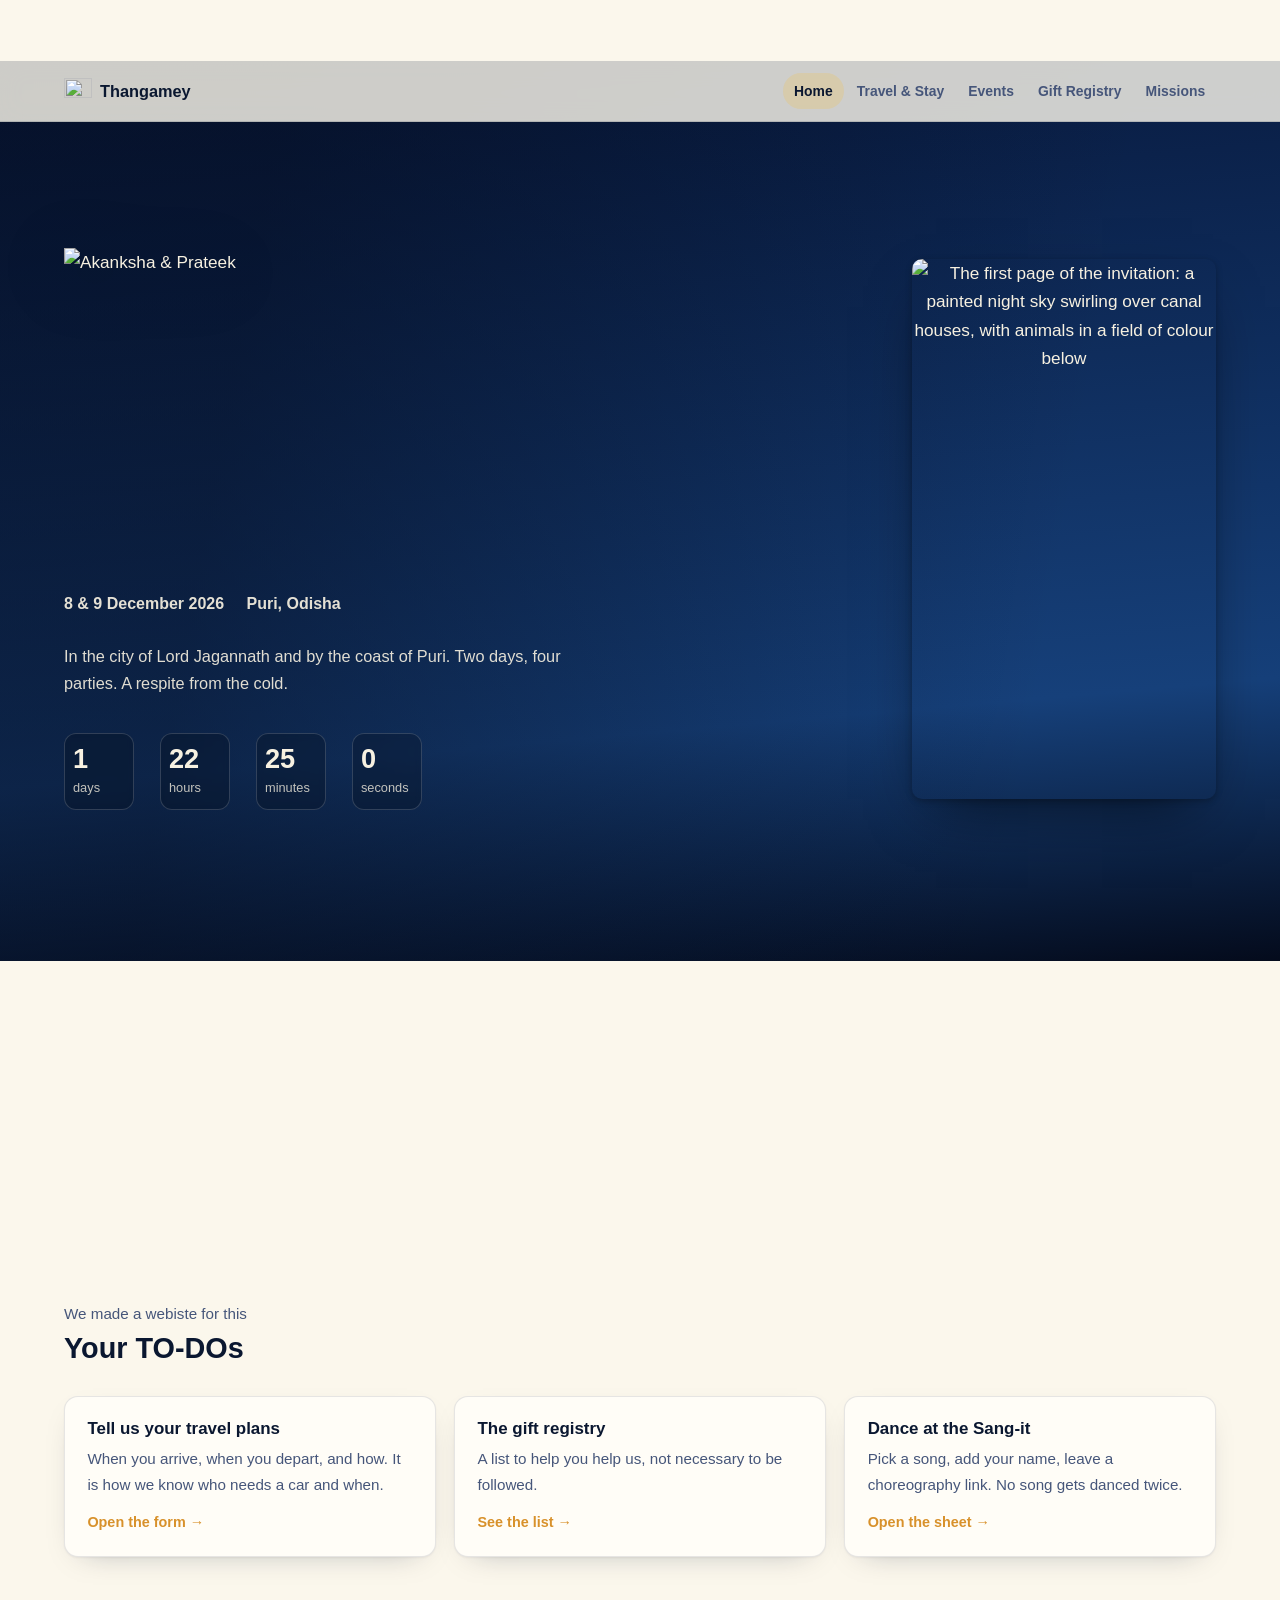
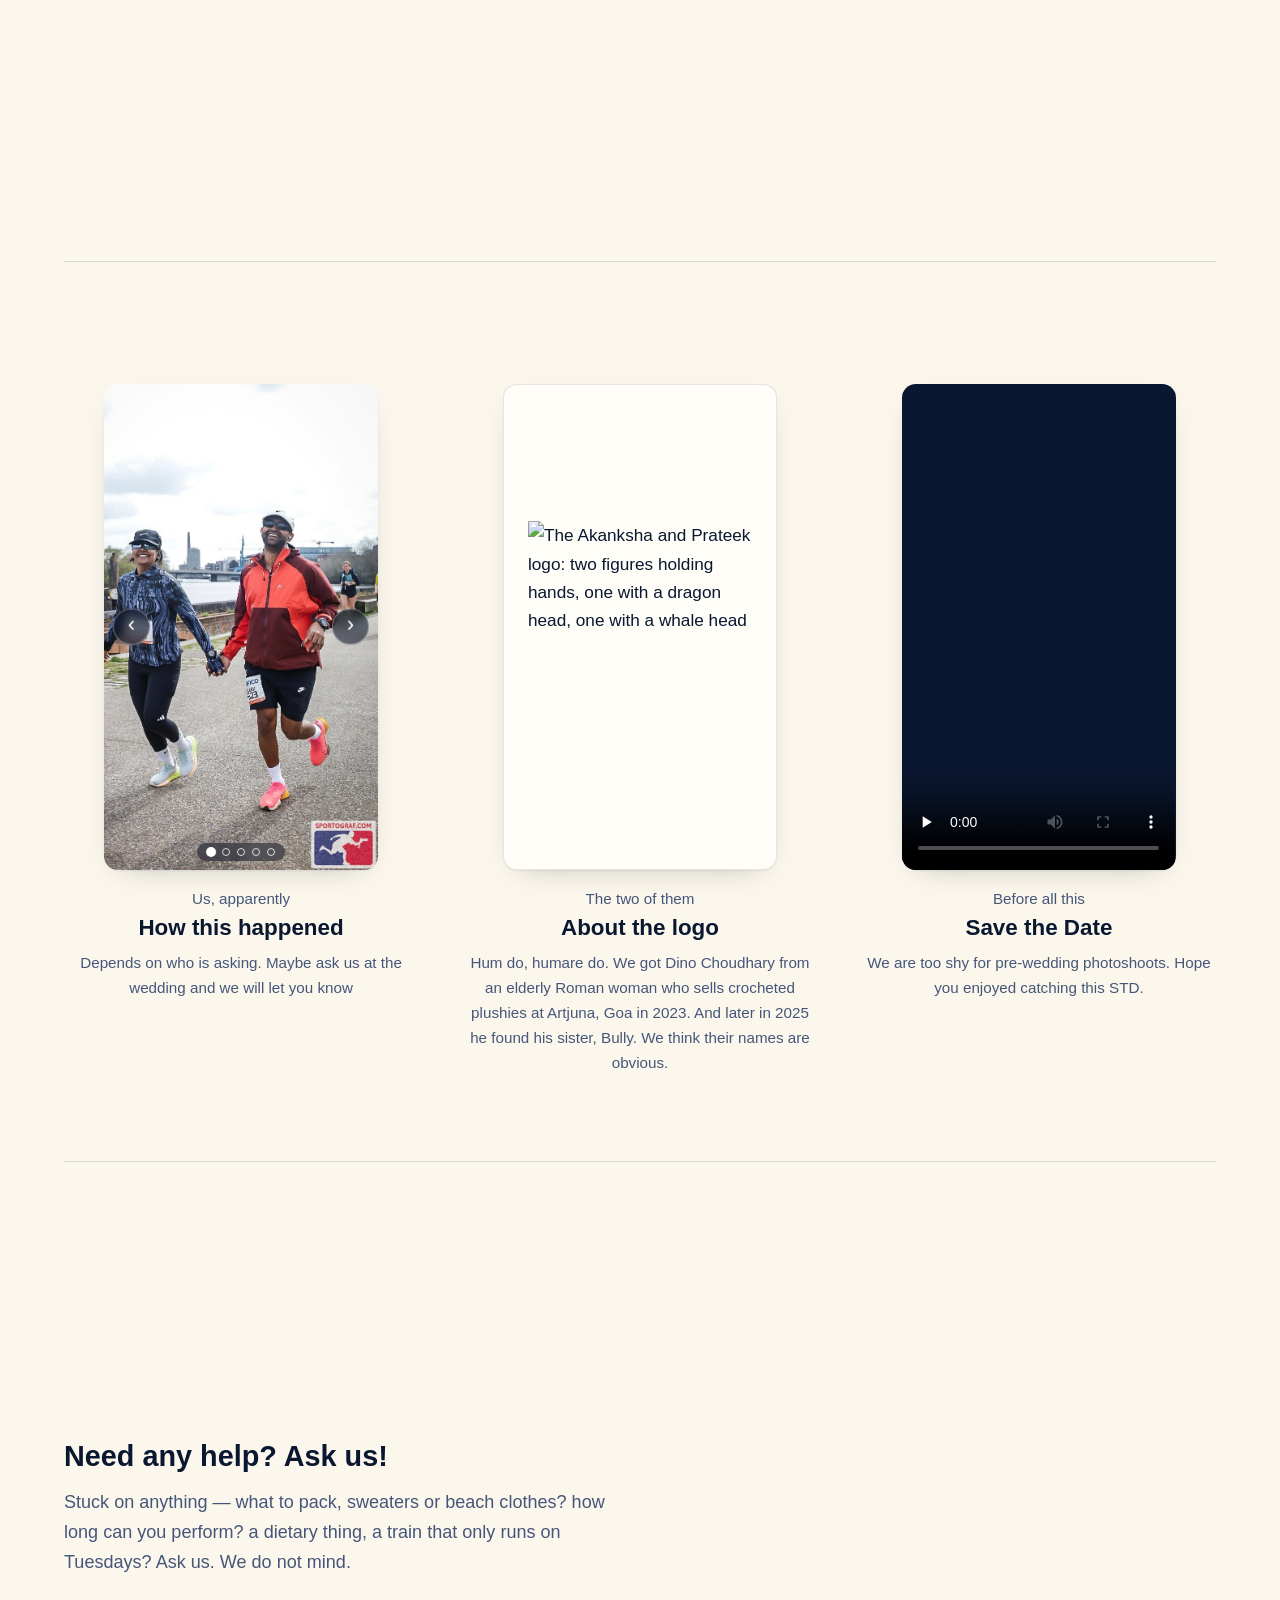
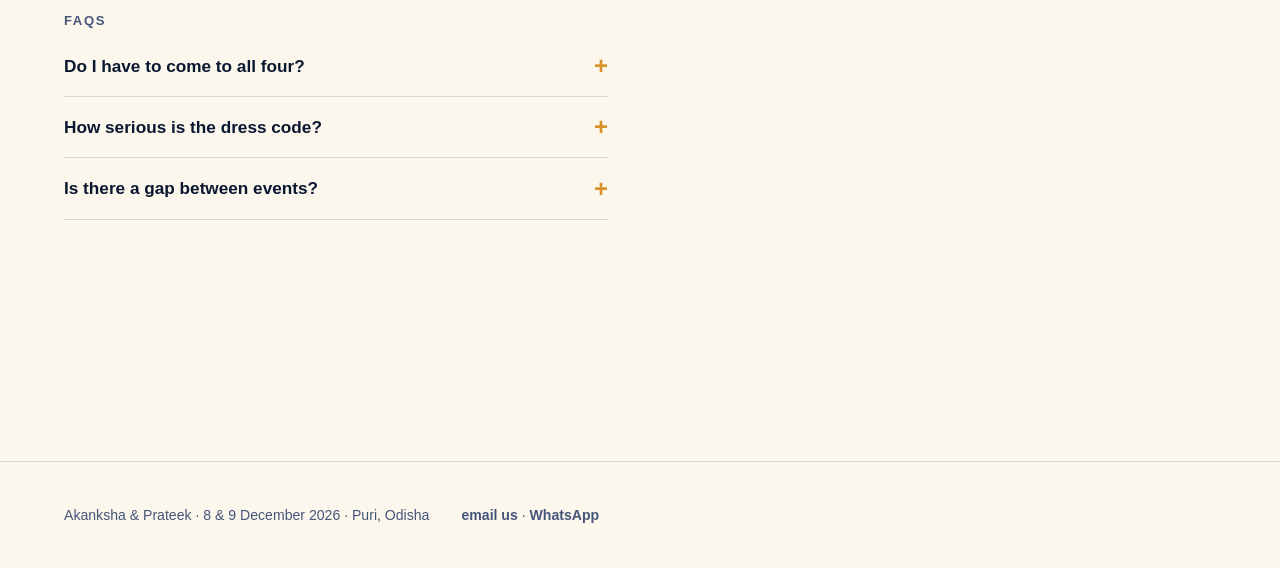
==== commit accf30dc: "Dividers back, but only where they were asked for A rule above the trio and Ask us on the home page," ====
--- a/index.html
+++ b/index.html
@@ -72,7 +72,7 @@
        One snap stop: the carousel, the logo and the film, each in the same
        9:16 frame with its caption underneath. The frames are sized from the
        viewport height in `.trio` so all three always fit on one screen. -->
-  <section class="section shell snap-s">
+  <section class="section shell snap-s section--rule">
     <div class="trio">
 
       <article class="trio__item">
@@ -120,7 +120,7 @@
   <!-- ---------- ask us, and the questions we already know ----------
        The FAQ used to live at the bottom of events.html. It belongs with
        the invitation to ask rather than under the four parties. -->
-  <section class="section shell snap-s">
+  <section class="section shell snap-s section--rule">
     <div class="section__head section__head--tight">
       <h2>Need any help? Ask us!</h2>
       <p class="lede" data-cfg="contact.helpText"></p>
--- a/assets/css/style.css
+++ b/assets/css/style.css
@@ -206,6 +206,9 @@
 
 /* ---------- 7. SECTIONS & CARDS ---------- */
 .section{ padding-block:clamp(3.2rem,7vw,5.5rem); }
+/* Put on a section by hand where a divider earns its place, rather than
+   between every section on every page. */
+.section--rule{ border-top:1px solid var(--rule); }
 .section__head{ max-width:var(--measure); margin-bottom:2.5rem; }
 
 .grid{ display:grid; gap:1.15rem; }
@@ -314,6 +317,10 @@
   content:""; position:absolute; left:0; top:.42em; width:.72rem; height:.72rem;
   border-radius:50%; background:var(--gold); box-shadow:0 0 0 3px color-mix(in srgb,var(--gold) 28%,transparent);
 }
+
+/* The to-do list: closer set than the tick lists elsewhere, because each
+   line is a sentence rather than a heading and a paragraph. */
+.todo-list{ max-width:var(--measure); gap:.75rem; font-size:1rem; }
 
 .faq{ max-width:var(--measure); }
 .faq__head{ font-size:.82rem; letter-spacing:.12em; text-transform:uppercase;
@@ -684,13 +691,17 @@
    Three things in the same 9:16 frame — the carousel, the logo and the
    film — side by side with their captions underneath.
    ============================================================= */
+/* One per row or three across, never two and a stray. auto-fit used to
+   give 2+1 on any window between about 660 and 900px, which reads as a
+   broken layout rather than a narrow one. Three only when the page is
+   snapping, which is the only width they are designed for. */
 .trio{
   display:grid; gap:clamp(1.6rem,3.5vw,2.8rem);
-  grid-template-columns:repeat(auto-fit,minmax(min(100%,15rem),1fr));
+  grid-template-columns:1fr;
   align-items:start;
 }
-.trio__item{ display:flex; flex-direction:column; gap:1rem; min-width:0; align-items:start; }
-.trio__caption{ max-width:26rem; }
+.trio__item{ display:flex; flex-direction:column; gap:1rem; min-width:0; align-items:center; }
+.trio__caption{ max-width:26rem; text-align:center; }
 .trio__caption h2{ font-size:clamp(1.15rem,1rem + .5vw,1.5rem); margin-bottom:.35em; }
 .trio__caption p, .trio__caption #story-body{ color:var(--fg-soft); font-size:.95rem; }
 .trio__caption p:last-child, .trio__caption #story-body p:last-child{ margin-bottom:0; }
@@ -710,7 +721,7 @@
 /* The logo isn't 9:16 — nothing square is. It sits in a frame of that
    shape so it lines up with the carousel and the film either side. */
 .frame{
-  width:min(100%,var(--portrait)); aspect-ratio:9/16;
+  width:min(100%,var(--portrait)); aspect-ratio:9/16; margin-inline:auto;
   border-radius:14px; box-shadow:var(--shadow);
   display:grid; place-items:center; padding:1.2rem;
   background:var(--card); border:1px solid var(--card-edge);
@@ -719,8 +730,8 @@
 .frame--logo{ background:var(--card); }
 /* The film is 9:16 already and brings its own rounded edge, so it needs no
    frame around it — just the same width as the two beside it. */
-.trio__media{ width:min(100%,var(--portrait)); }
-.trio .std, .trio .carousel{ margin-inline:0; justify-self:start; }
+.trio__media{ width:min(100%,var(--portrait)); margin-inline:auto; }
+.trio .std, .trio .carousel{ margin-inline:auto; justify-self:center; }
 
 /* ---- full-section scrolling ----
    One screen per section, on screens with the room for it. Below that it
@@ -733,7 +744,10 @@
      --portrait does it: the carousel, the film and the logo frame all
      follow without knowing anything about each other. Stacked on a phone
      they go back to the normal width. */
-  .trio{ --portrait: min(20rem, calc(54svh * 9 / 16)); }
+  .trio{
+    grid-template-columns:repeat(3,minmax(0,1fr));
+    --portrait: min(20rem, calc(54svh * 9 / 16));
+  }
   html.snap .snap-s{
     min-height:100svh; scroll-snap-align:start; scroll-snap-stop:always;
     display:grid; align-content:center;
@@ -745,6 +759,15 @@
   html.snap .section.snap-s .section__head{ margin-bottom:1rem; }
   html.snap .section.snap-s .card{ padding:1rem 1.2rem; }
   html.snap .section.snap-s .form-note{ font-size:.82rem; margin-top:.5rem; }
+
+  /* A page with a sticky jump bar has two things overlapping the top of
+     every screen, not one. Its own scroll-margin would double up on a
+     snap point, which honours it — so that goes to zero here. */
+  html.snap .section.snap-s--jump{ padding-block:7.5rem 1rem; scroll-margin-top:0; }
+  html.snap .section.snap-s--jump .section__head{ margin-bottom:.8rem; }
+  html.snap .section.snap-s--jump .card{ padding:.9rem 1.1rem; }
+  html.snap .section.snap-s--jump .lede{ font-size:1rem; }
+  html.snap .section.snap-s--jump #plans .section__head{ margin-bottom:.6rem; }
 
   /* A painted band brings its own generous padding. Inside a snapped
      screen the section supplies that, and both together overflow it. */
@@ -820,6 +843,26 @@
    MISSION ONE — TEN PHOTOGRAPHS  (missions.html)
    ============================================================= */
 .mission{ scroll-margin-top:110px; }
+
+/* A section a sticky jump bar points at has to clear the header and the
+   bar, or its heading lands underneath them. */
+.jump-target{ scroll-margin-top:124px; }
+
+/* Before the window the bar's two names are labels, not links. */
+.event-jump span{ padding:.42rem .85rem; font-weight:700; font-size:.9rem;
+                  color:var(--fg-soft); }
+
+/* Once they are open: one card each, each one a link to its form. The
+   two blurbs are different lengths, so the cards stretch to match and the
+   buttons are pushed to a common bottom line rather than floating up
+   under whichever paragraph happened to be shorter. */
+.mission-cards{ list-style:none; margin:0; padding:0; }
+.mission-card{ display:flex; flex-direction:column; }
+.mission-card .btn-row{ margin-top:auto; }
+.mission-card{ scroll-margin-top:124px; }
+.mission-card h2{ font-size:clamp(1.3rem,1.1rem + 1vw,1.8rem); margin:.1rem 0 .4rem; }
+.mission-card p{ color:var(--fg-soft); }
+.mission-card .btn-row{ margin-bottom:0; padding-top:1.2rem; }
 .form--wide{ max-width:44rem; }
 .mission-aside{
   max-width:44rem; margin-top:2rem; padding-top:1.4rem;
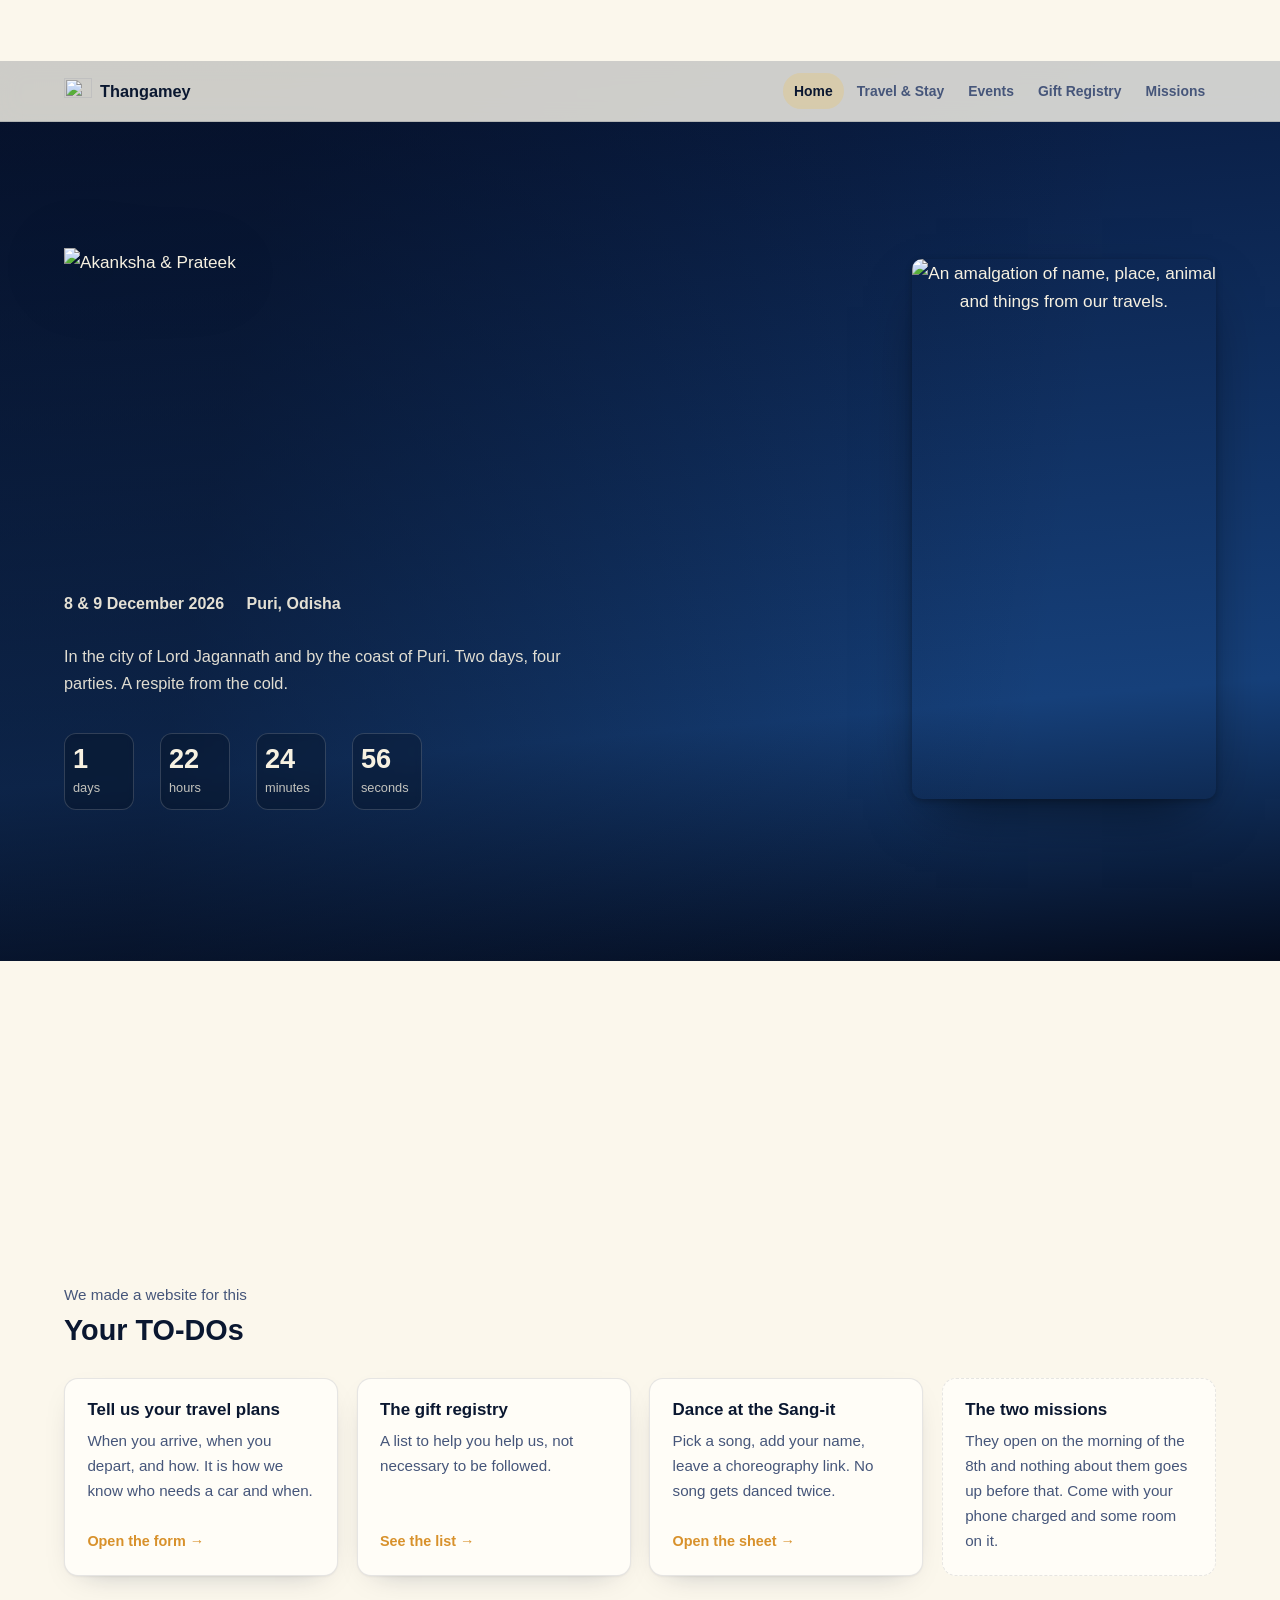
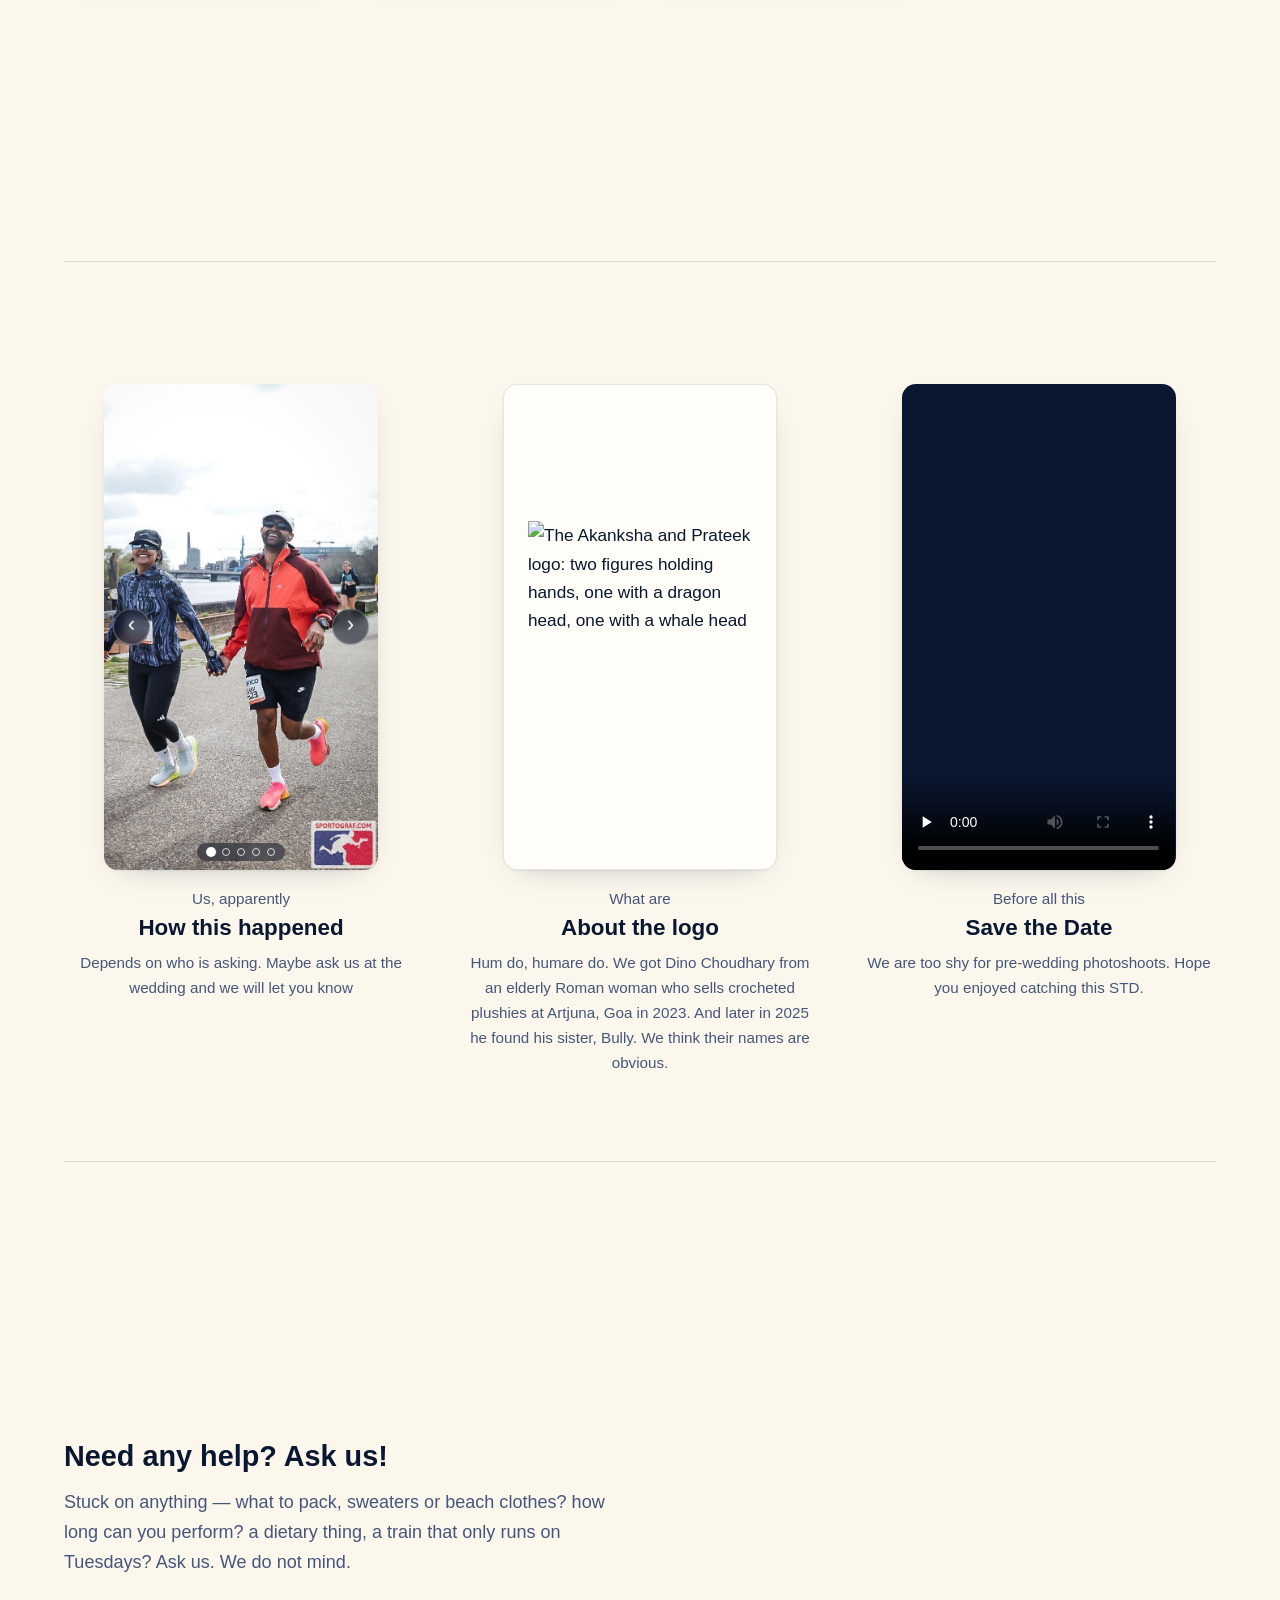
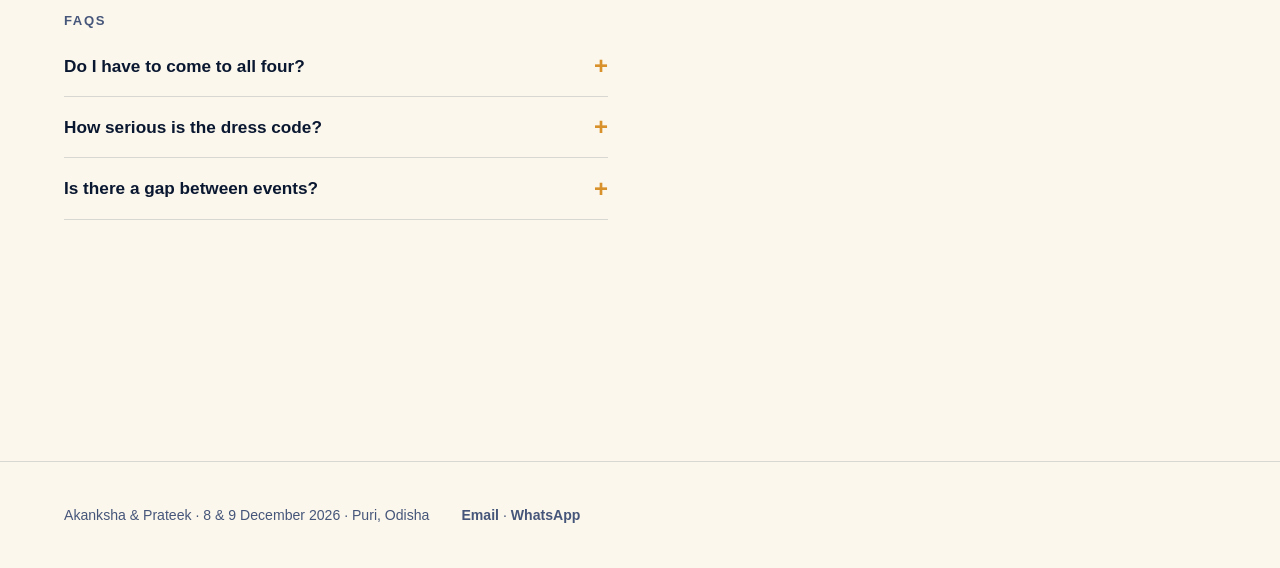
==== commit eb849fef: "Copy pass across four pages Travel & Stay is rewritten in your voice — Commute, Stay, Roam Around, t" ====
--- a/index.html
+++ b/index.html
@@ -4,12 +4,12 @@
 <meta charset="utf-8">
 <meta name="viewport" content="width=device-width, initial-scale=1">
 <title>Akanksha &amp; Prateek</title>
-<meta name="description" content="Akanksha and Prateek are getting married in Puri on 8 and 9 December 2026. Four events, two days, one coast. Where to stay, how to get there, and the gift registry.">
+<meta name="description" content="Akanksha and Prateek are getting married in Puri on 8 and 9 December 2026.">
 <meta name="theme-color" content="#07173a">
 <meta name="robots" content="noindex, nofollow">
 <link rel="icon" href="assets/img/eyes.png">
 <link rel="apple-touch-icon" href="assets/img/logo.png">
-<meta property="og:title" content="Thangamey, The Weeding">
+<meta property="og:title" content="Thangamey, The Welding">
 <meta property="og:description" content="Akanksha &amp; Prateek · Puri · 8–9 December 2026">
 <meta property="og:image" content="assets/art/cover.jpg">
 <link rel="stylesheet" href="assets/css/style.css">
@@ -50,7 +50,7 @@
       </div>
       <figure class="postcard postcard--hero">
         <img src="assets/art/cover.jpg" width="647" height="1150"
-             alt="The first page of the invitation: a painted night sky swirling over canal houses, with animals in a field of colour below"
+             alt="An amalgation of name, place, animal and things from our travels."
              fetchpriority="high" decoding="async">
       </figure>
     </div>
@@ -89,7 +89,7 @@
       <article class="trio__item">
         <div class="trio__media frame frame--logo" id="logo-figure"></div>
         <div class="trio__caption">
-          <p class="eyebrow">The two of them</p>
+          <p class="eyebrow">What are </p>
           <h2 data-cfg="media.logoHeading"></h2>
           <p data-cfg="media.logoBody"></p>
         </div>
@@ -141,7 +141,7 @@
 <footer class="site-foot">
   <div class="shell site-foot__in">
     <p>Akanksha &amp; Prateek &middot; <span data-cfg="mainDateLabel"></span> &middot; <span data-cfg="mainCityLabel"></span></p>
-    <p><a data-contact="email">email us</a> &middot; <a data-contact="whatsapp">WhatsApp</a></p>
+    <p><a data-contact="email">Email</a> &middot; <a data-contact="whatsapp">WhatsApp</a></p>
     <p class="tag script" data-cfg="couple.script"></p>
   </div>
 </footer>
--- a/assets/css/style.css
+++ b/assets/css/style.css
@@ -613,6 +613,12 @@
   transition:transform .14s, border-color .14s;
 }
 .quick-card a:hover{ transform:translateY(-2px); border-color:var(--gold-deep); }
+/* A card with nowhere to go: same box, no lift, no pointer. */
+.quick-card--flat > div{
+  display:flex; flex-direction:column; gap:.45rem; height:100%;
+  padding:1.35rem 1.4rem; background:var(--card);
+  border:1px dashed var(--card-edge); border-radius:var(--radius);
+}
 .quick-card a:focus-visible{ outline:2px solid var(--gold); outline-offset:3px; }
 .quick-card h3{ margin:0; font-size:1.06rem; }
 .quick-card p{ margin:0; flex:1; color:var(--fg-soft); font-size:.95rem; }
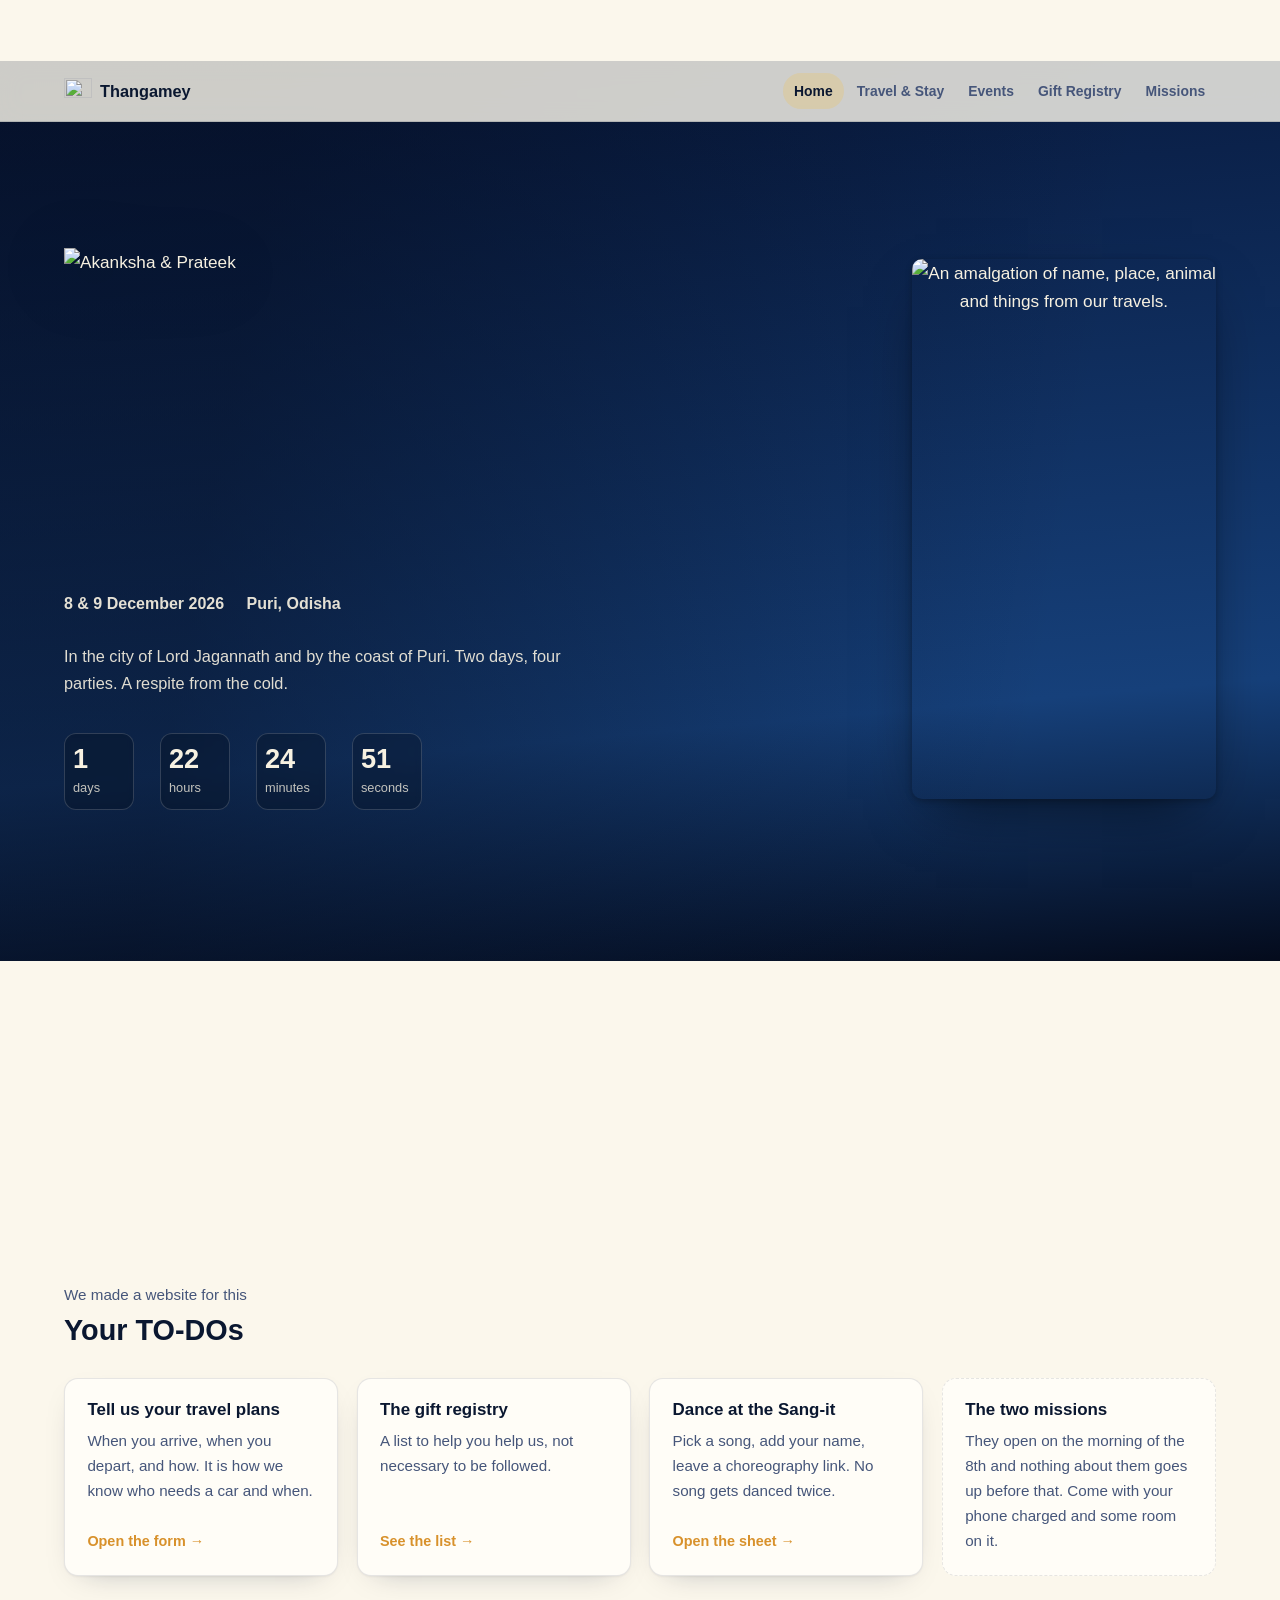
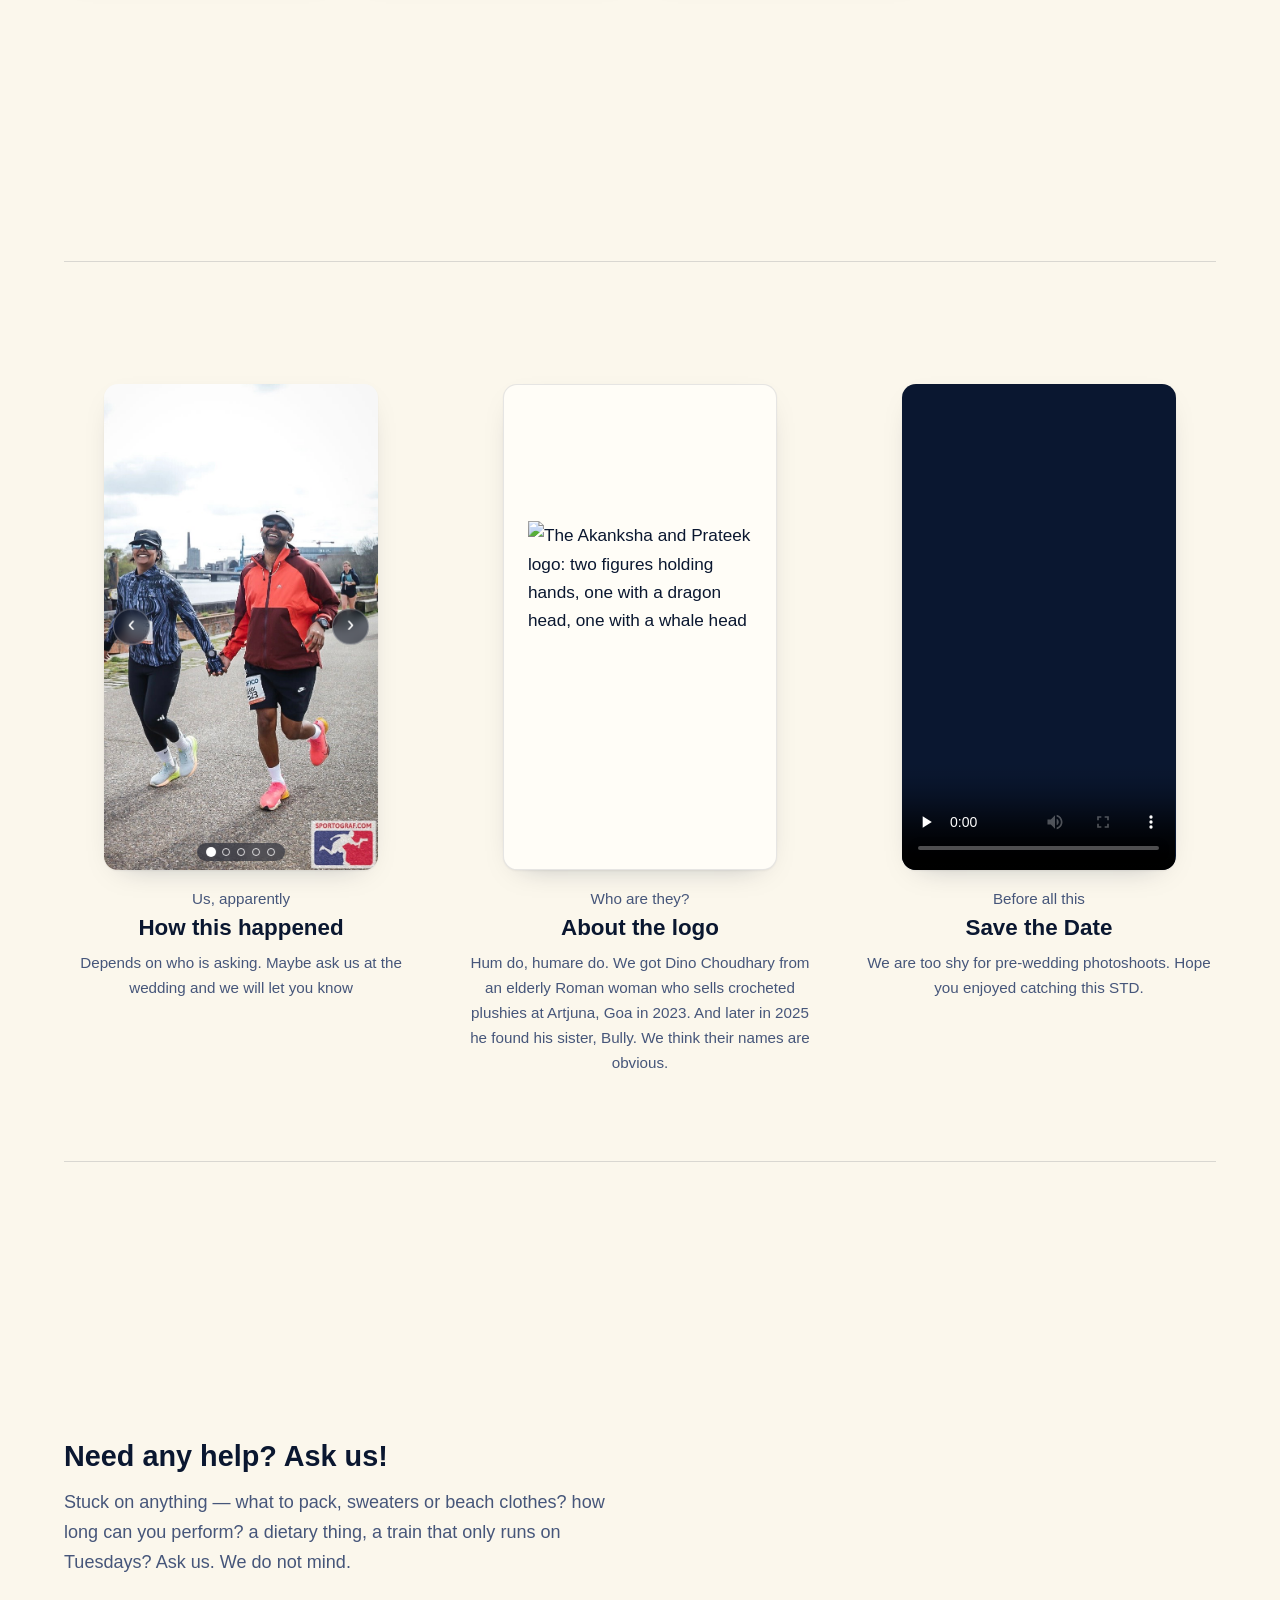
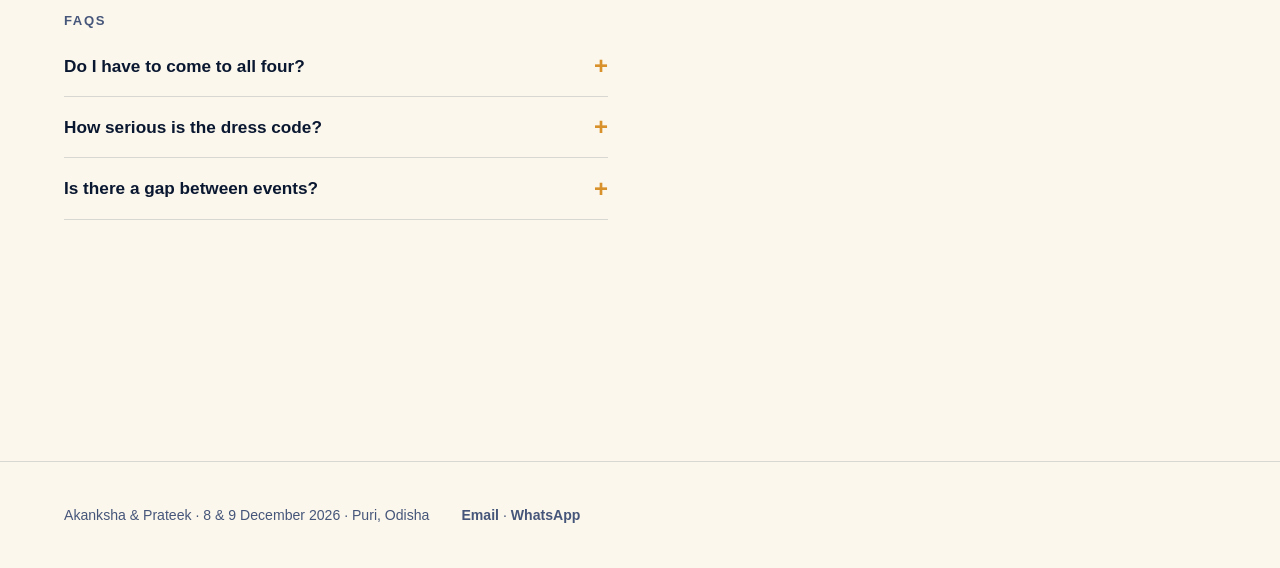
==== commit 09e7d49d: ""Who are they?" above the logo Co-Authored-By: Claude Opus 5 <noreply@anthropic.com>" ====
--- a/index.html
+++ b/index.html
@@ -89,7 +89,7 @@
       <article class="trio__item">
         <div class="trio__media frame frame--logo" id="logo-figure"></div>
         <div class="trio__caption">
-          <p class="eyebrow">What are </p>
+          <p class="eyebrow">Who are they?</p>
           <h2 data-cfg="media.logoHeading"></h2>
           <p data-cfg="media.logoBody"></p>
         </div>
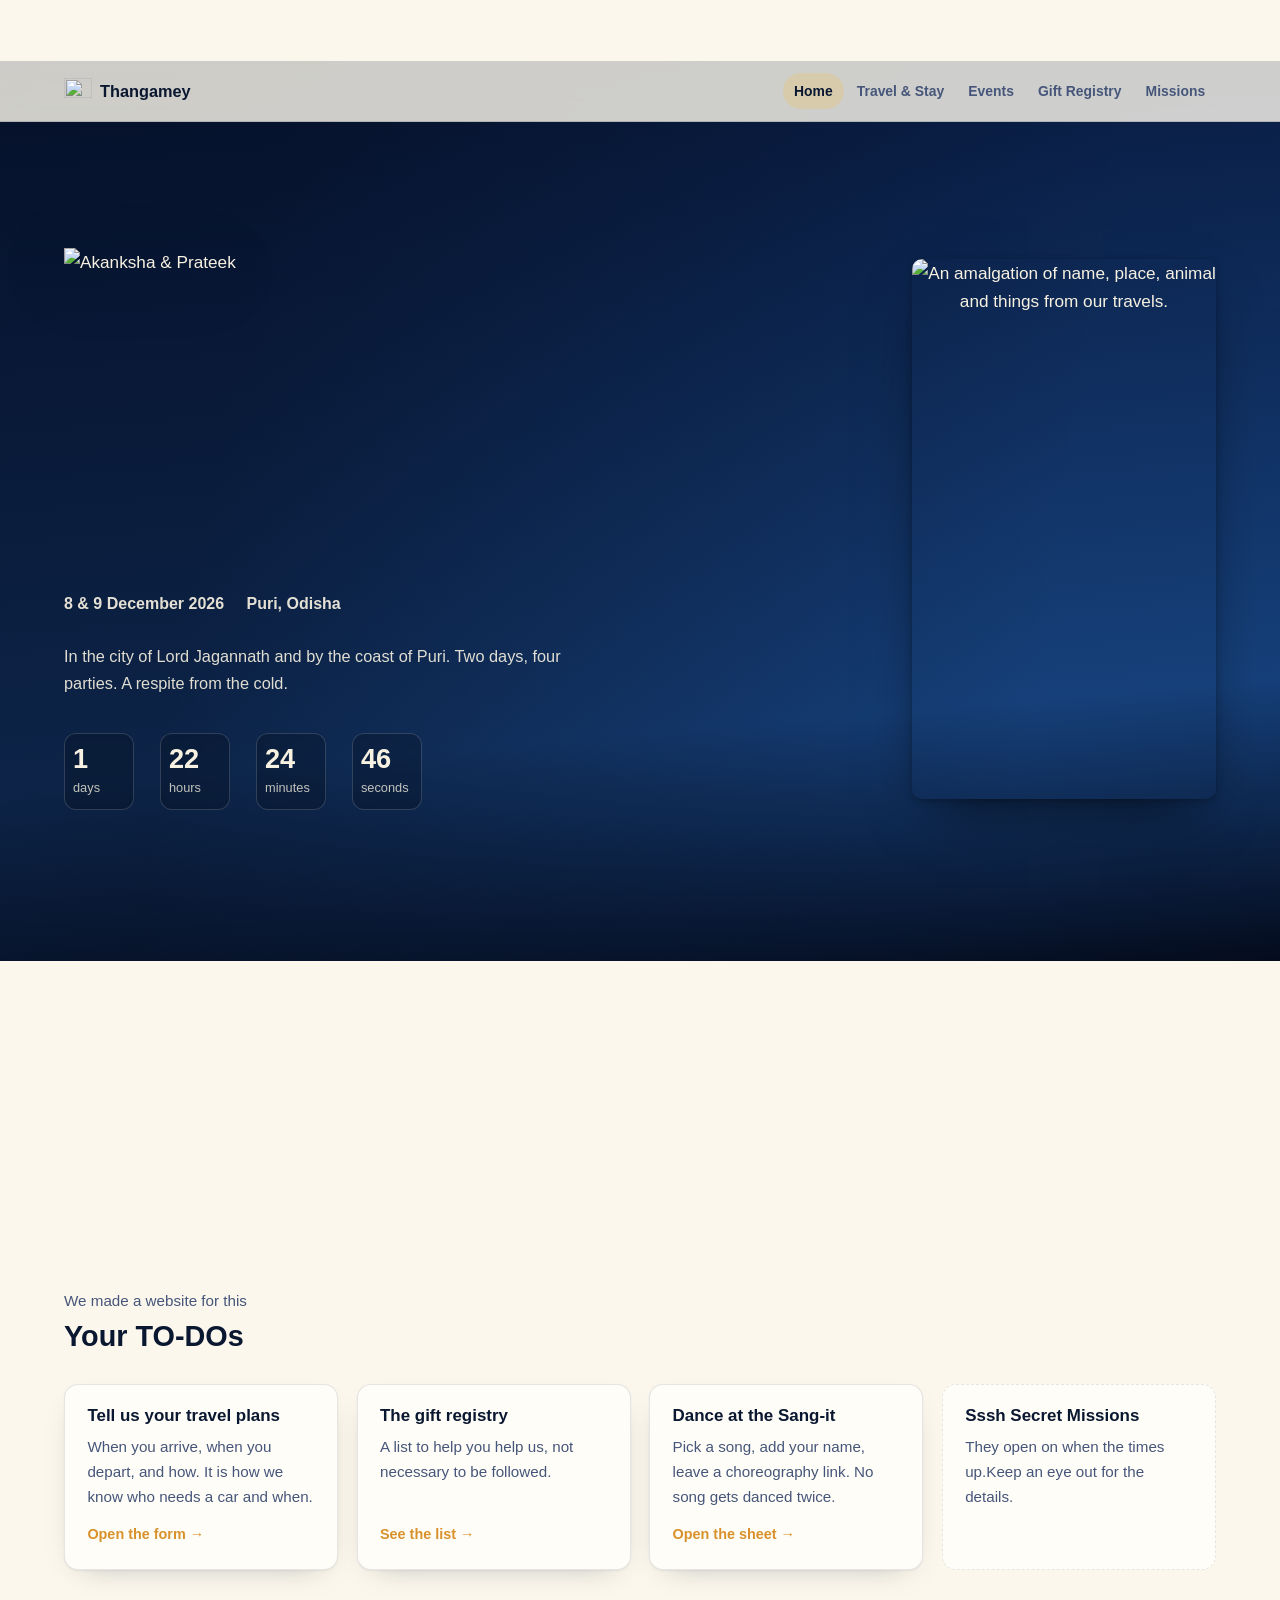
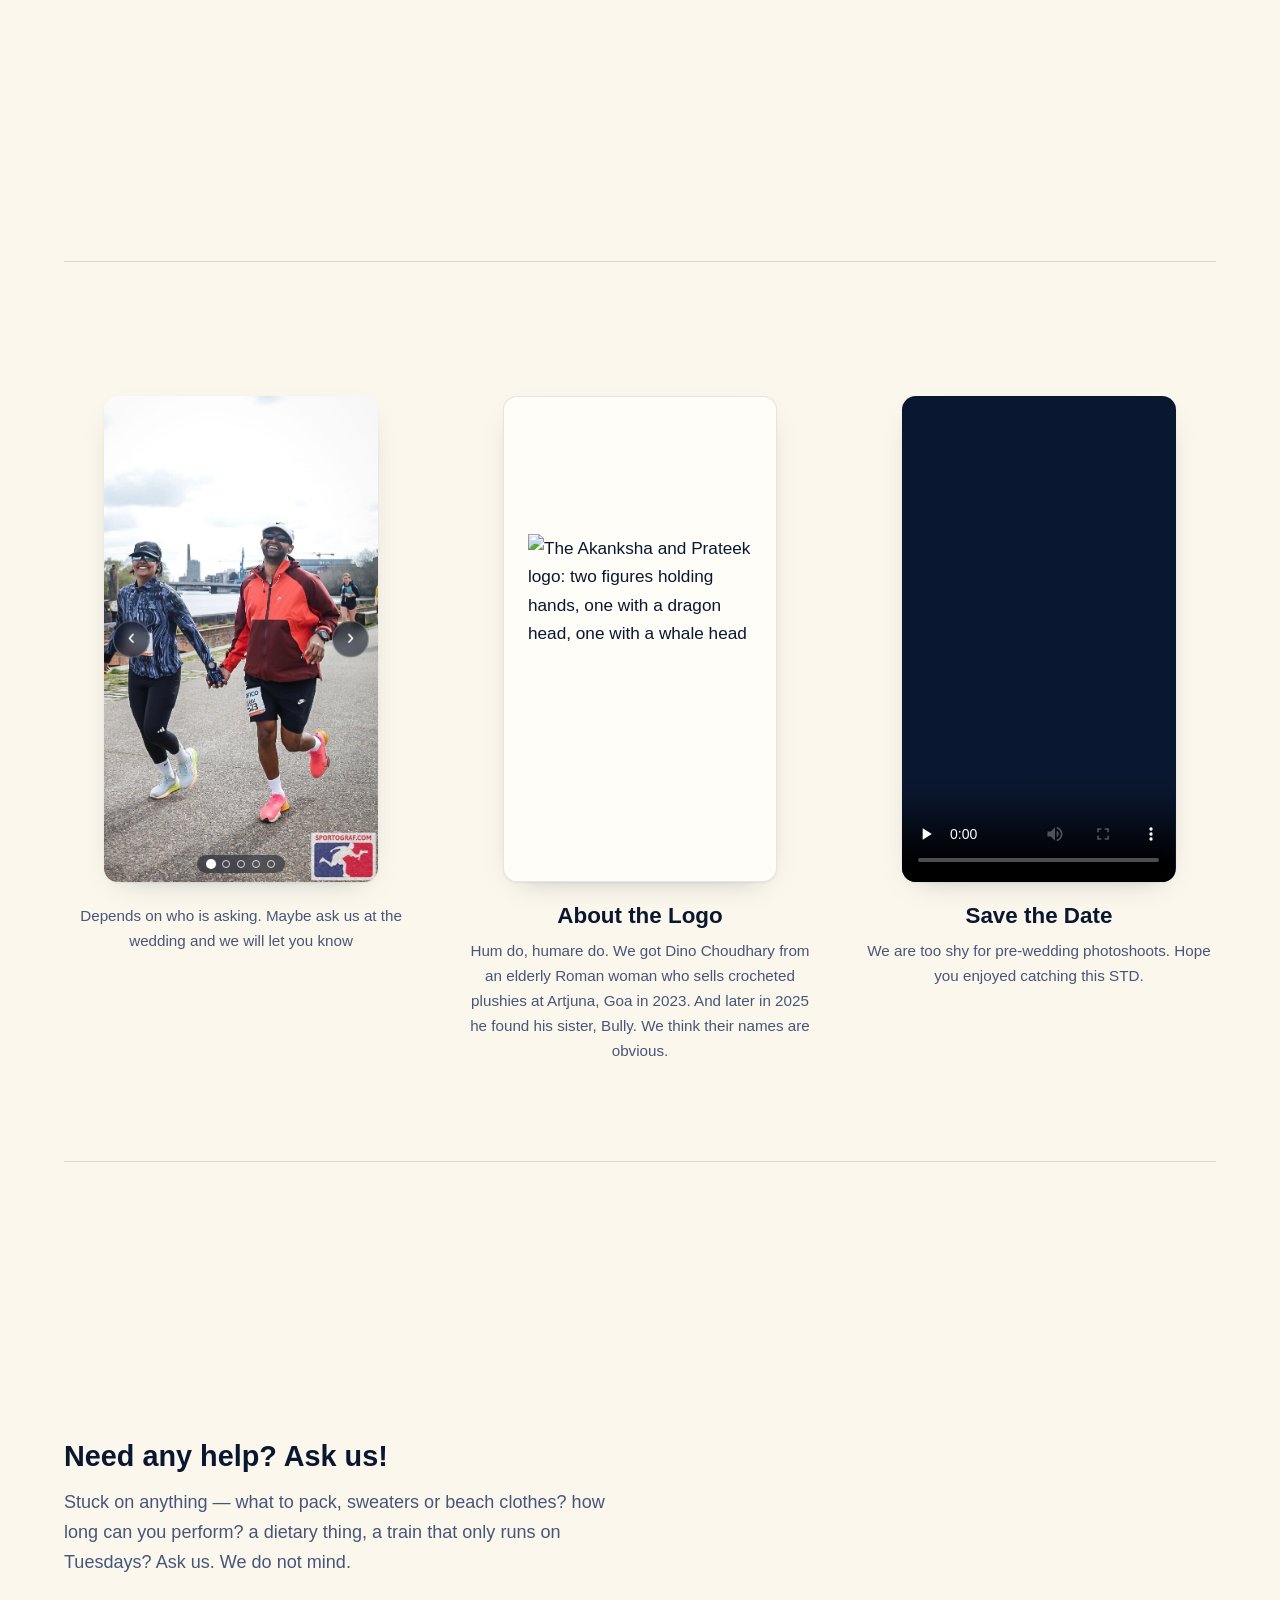
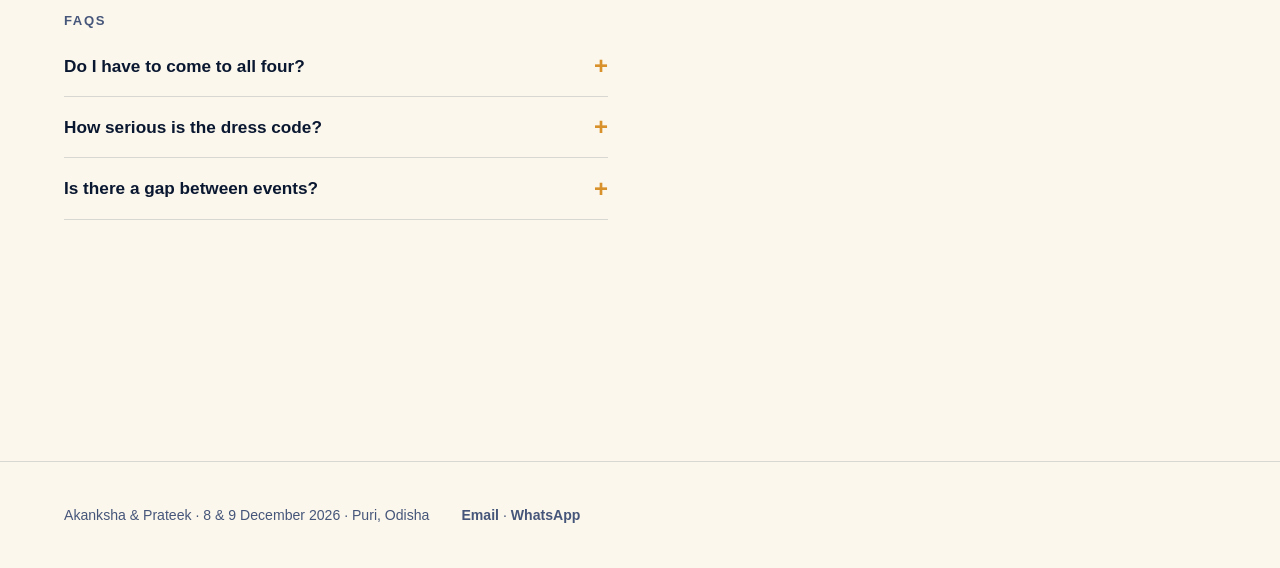
==== commit 500ab5f3: "Another copy pass, and the quiz moves out of the config Two songs rather than four minutes at the Sa" ====
--- a/index.html
+++ b/index.html
@@ -80,8 +80,7 @@
              list is empty, which leaves the caption on its own. -->
         <div class="carousel" id="story-photos" hidden></div>
         <div class="trio__caption">
-          <p class="eyebrow">Us, apparently</p>
-          <h2 data-cfg="story.heading"></h2>
+        <p class="eyebrow"></p>
           <div id="story-body"></div>
         </div>
       </article>
@@ -89,7 +88,7 @@
       <article class="trio__item">
         <div class="trio__media frame frame--logo" id="logo-figure"></div>
         <div class="trio__caption">
-          <p class="eyebrow">Who are they?</p>
+          <p class="eyebrow"></p>
           <h2 data-cfg="media.logoHeading"></h2>
           <p data-cfg="media.logoBody"></p>
         </div>
@@ -98,7 +97,7 @@
       <article class="trio__item">
         <div class="trio__media" id="video-figure"></div>
         <div class="trio__caption">
-          <p class="eyebrow">Before all this</p>
+          <p class="eyebrow"></p>
           <h2 data-cfg="media.videoHeading"></h2>
           <p data-cfg="media.videoBody"></p>
         </div>
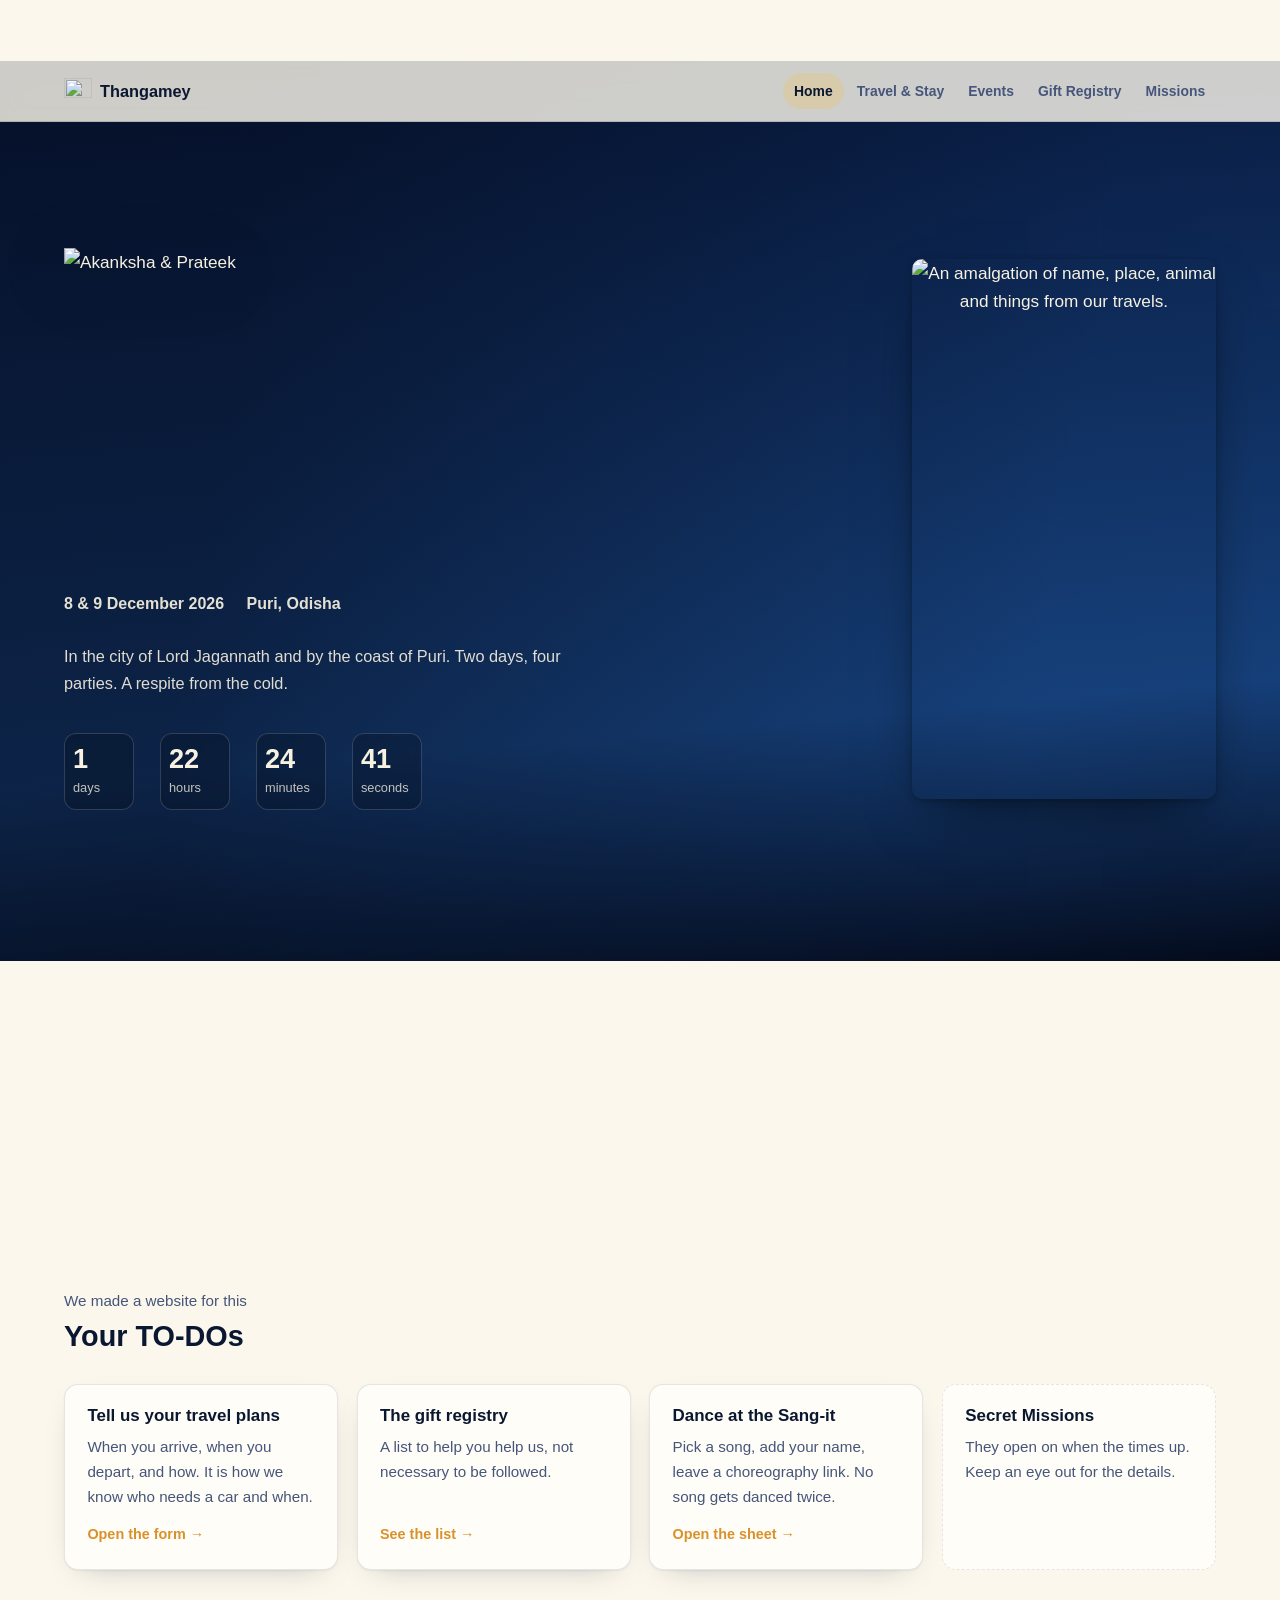
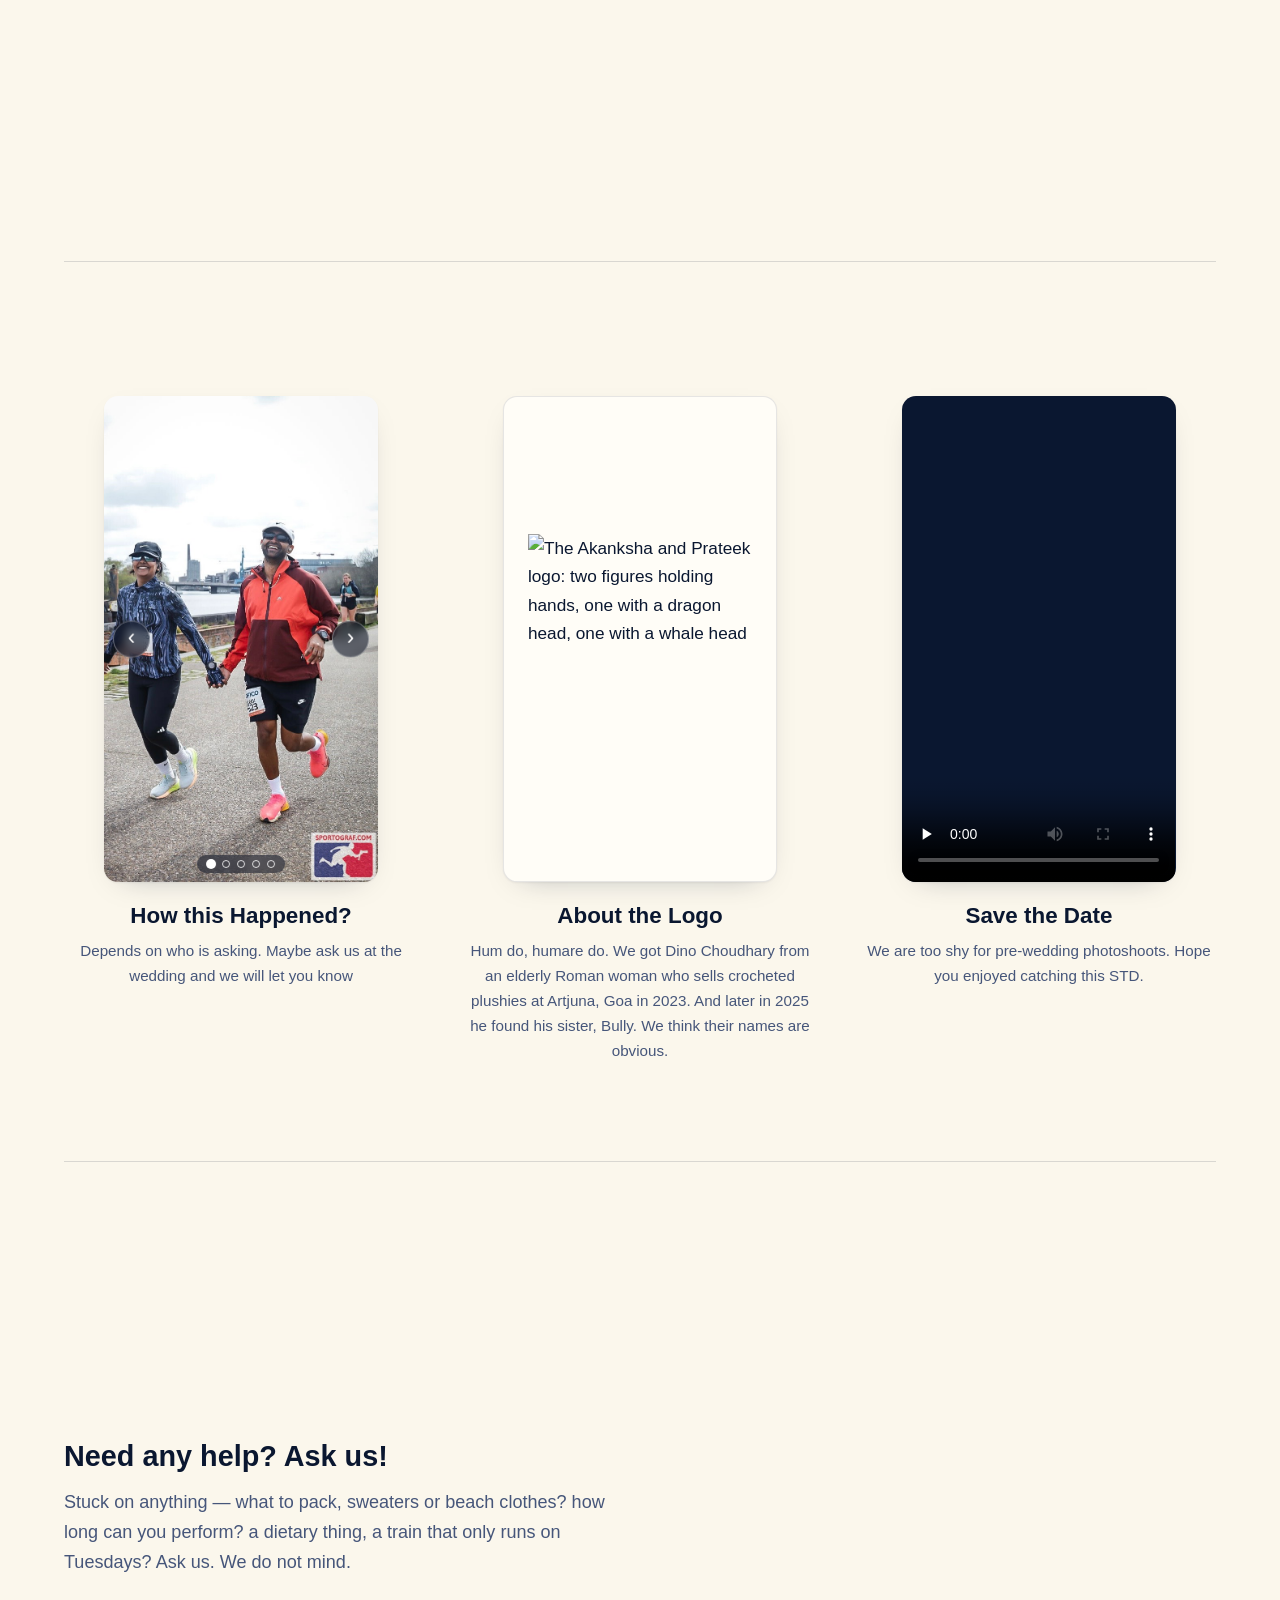
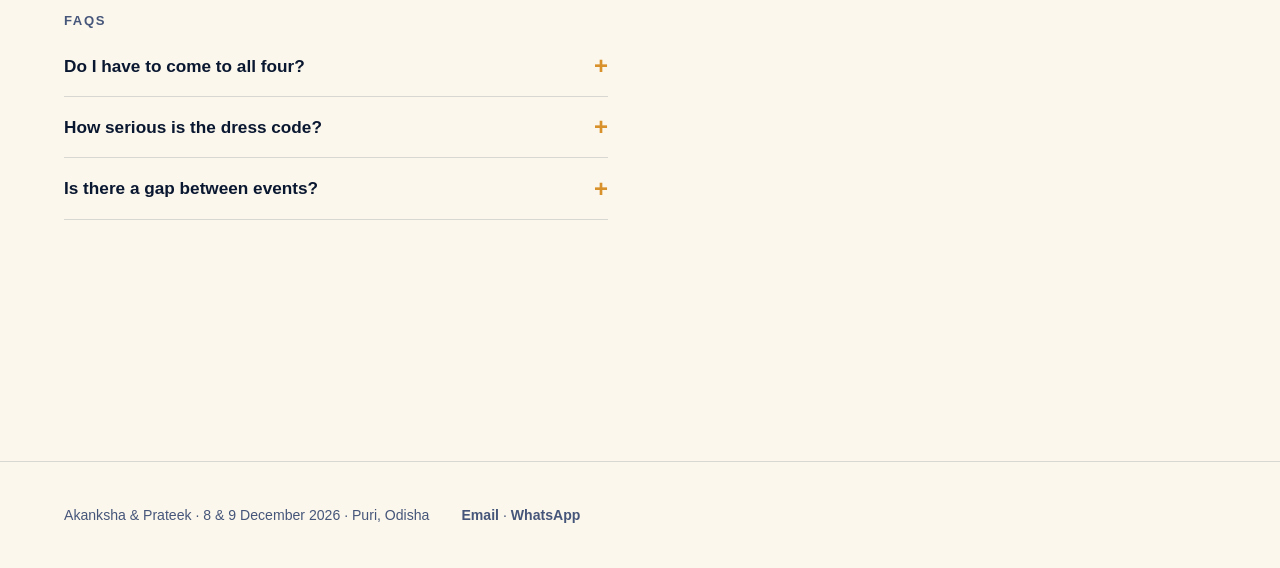
==== commit 15d550da: "Put the story heading back All three trio captions have one again, so they line up.  Co-Authored-By:" ====
--- a/index.html
+++ b/index.html
@@ -80,7 +80,8 @@
              list is empty, which leaves the caption on its own. -->
         <div class="carousel" id="story-photos" hidden></div>
         <div class="trio__caption">
-        <p class="eyebrow"></p>
+          <p class="eyebrow"></p>
+          <h2 data-cfg="story.heading"></h2>
           <div id="story-body"></div>
         </div>
       </article>
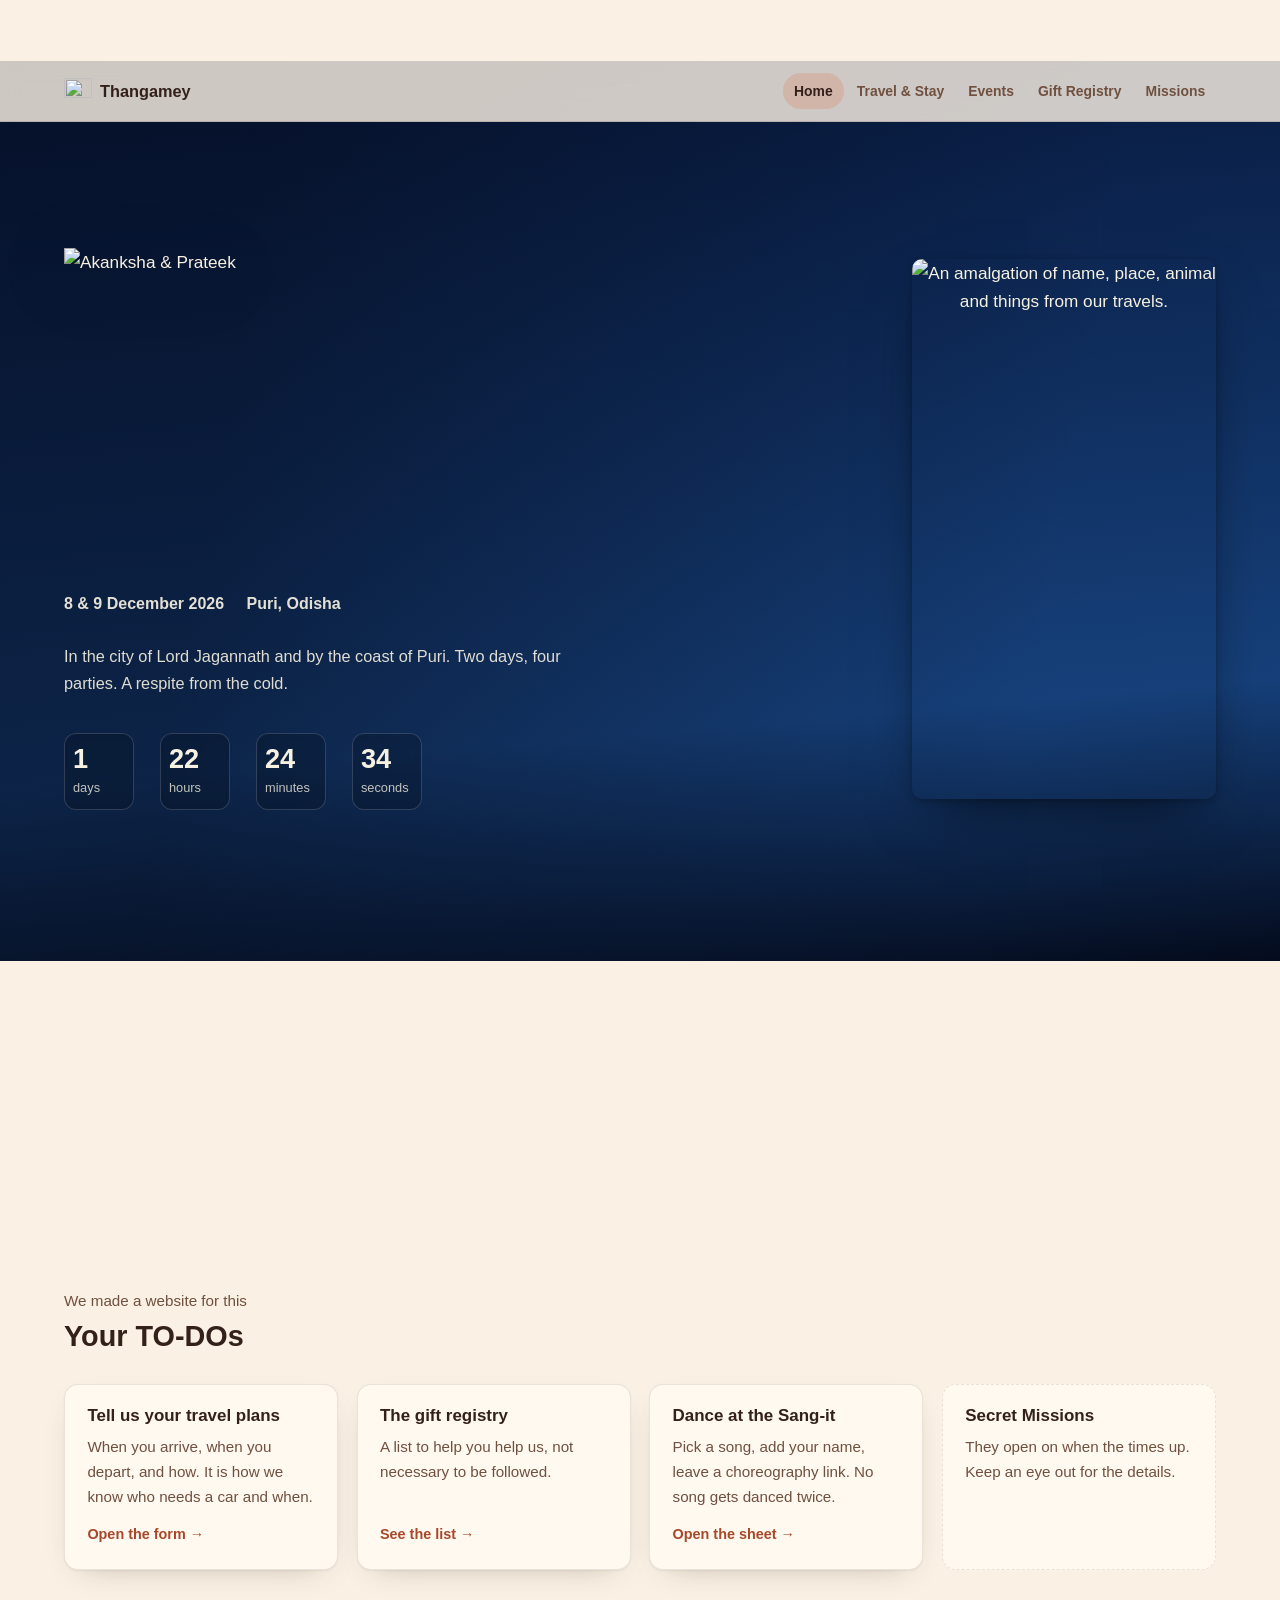
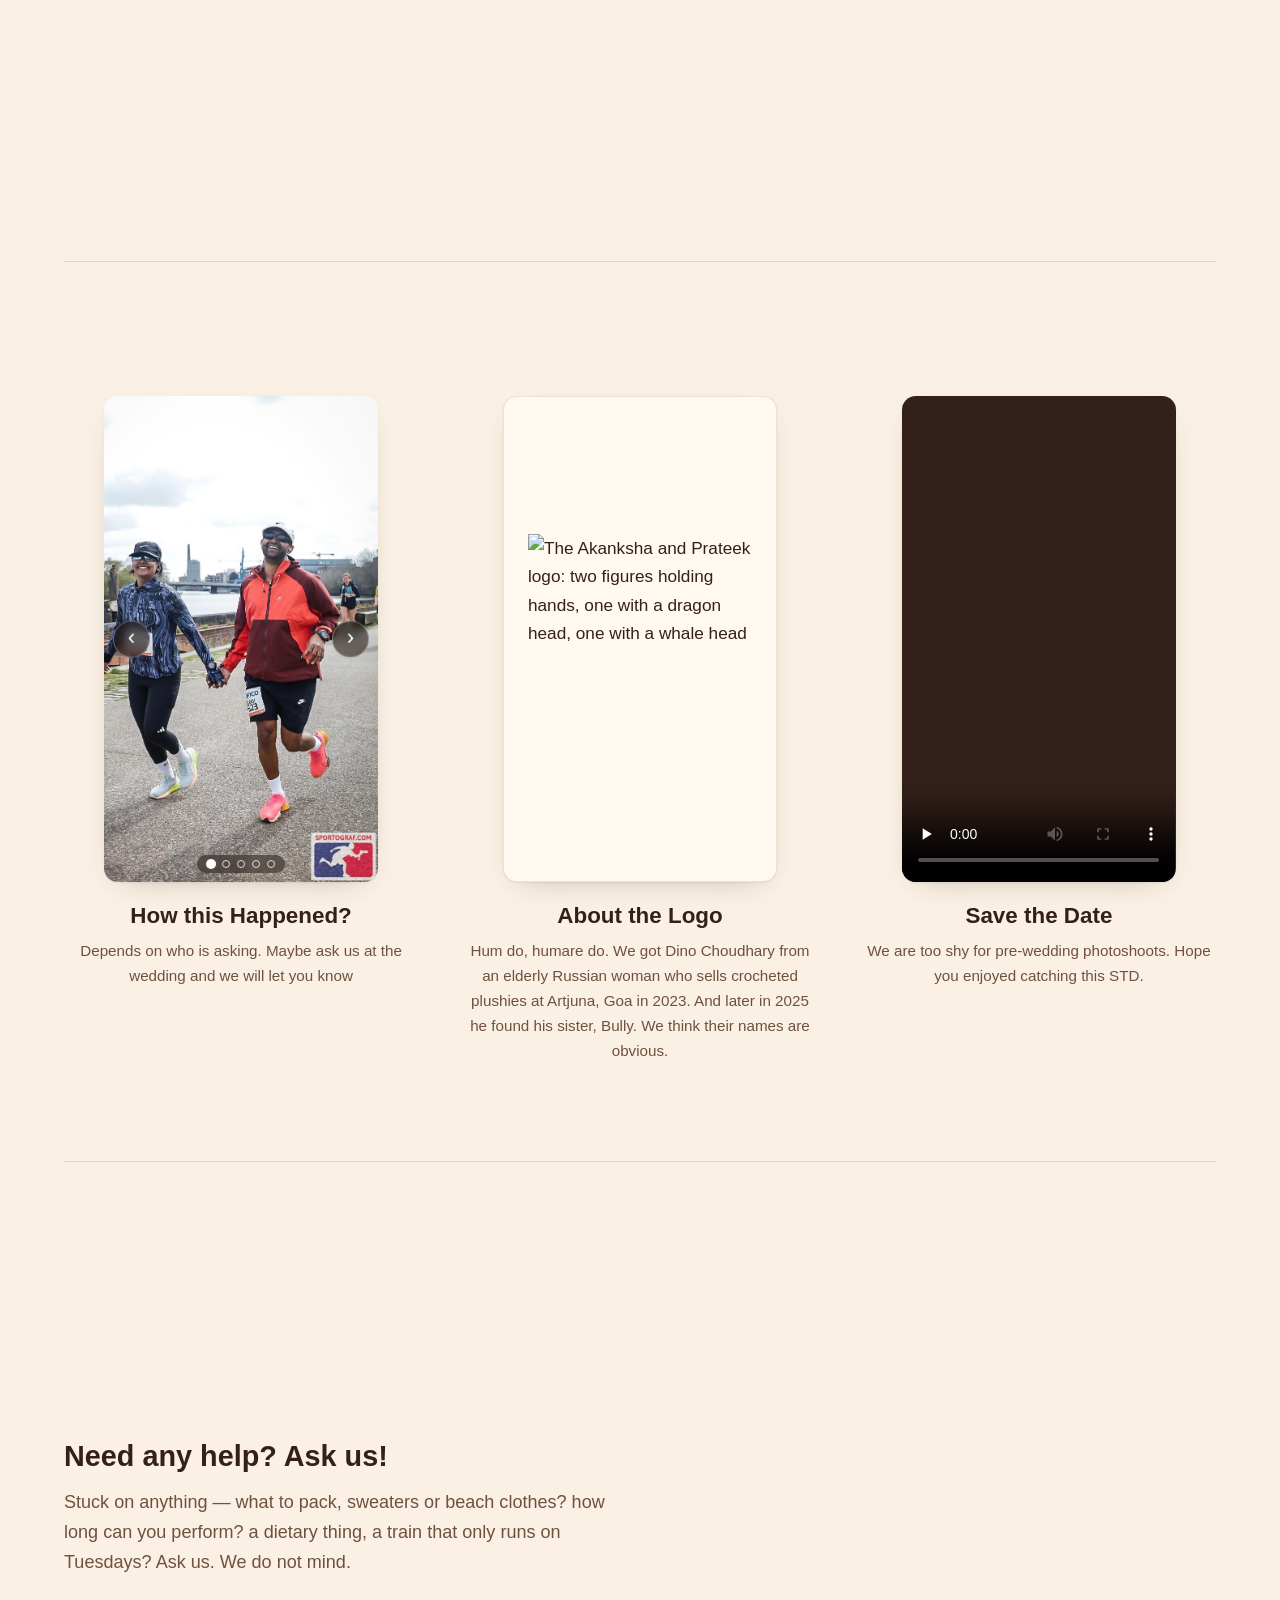
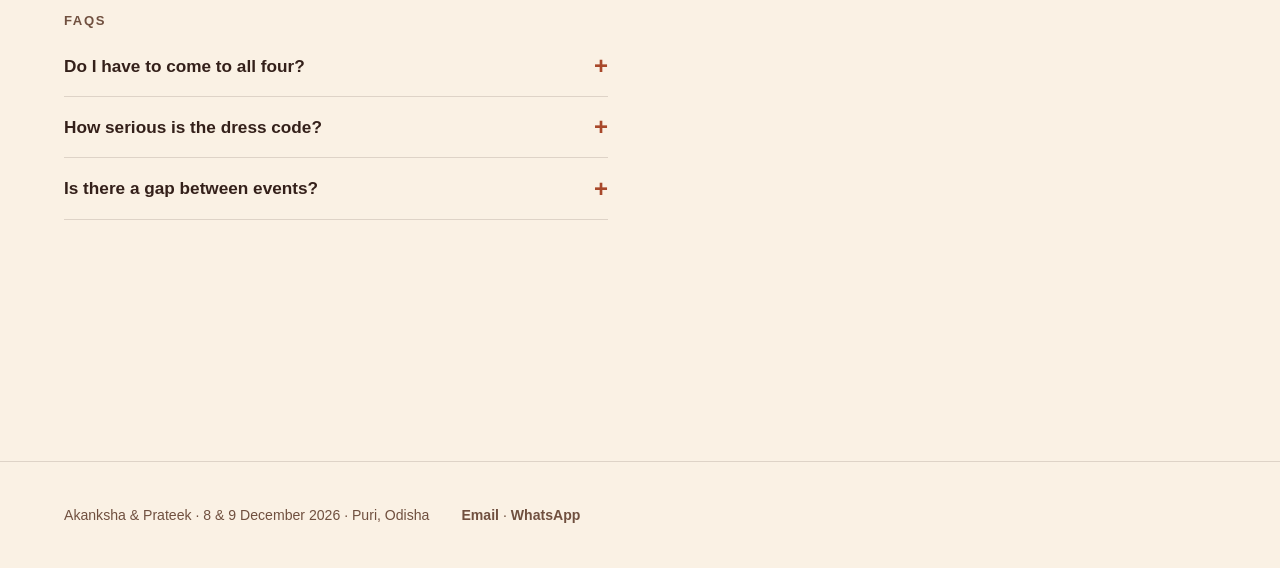
==== commit 55718156: "Warm cream and terracotta Navy and gold become espresso, cream and terracotta, in both themes. Light" ====
--- a/index.html
+++ b/index.html
@@ -5,7 +5,8 @@
 <meta name="viewport" content="width=device-width, initial-scale=1">
 <title>Akanksha &amp; Prateek</title>
 <meta name="description" content="Akanksha and Prateek are getting married in Puri on 8 and 9 December 2026.">
-<meta name="theme-color" content="#07173a">
+<meta name="theme-color" content="#faf1e4" media="(prefers-color-scheme: light)">
+<meta name="theme-color" content="#1b1210" media="(prefers-color-scheme: dark)">
 <meta name="robots" content="noindex, nofollow">
 <link rel="icon" href="assets/img/eyes.png">
 <link rel="apple-touch-icon" href="assets/img/logo.png">
--- a/assets/css/style.css
+++ b/assets/css/style.css
@@ -5,23 +5,29 @@
 
 /* ---------- 1. TOKENS ---------- */
 :root{
-  --ink:            #0a1730;
-  --ink-soft:       #16294f;
+  /* Warm cream and terracotta. The paintings keep their own skies (see
+     section 2) — this is only the page they sit on. Every pair below was
+     checked for contrast: body text 13.7:1, soft text 6.5:1, accent text
+     5.2:1, and the dark button label on the terracotta fill 5.5:1. */
+  --ink:            #34201a;   /* espresso: text, and the label on a button */
+  --ink-soft:       #5a3a2e;
+  --on-accent:      #2a1510;   /* what is written on a terracotta button   */
   --cobalt:         #1e3f8f;
-  --gold:           #f0c04a;
-  --gold-deep:      #d8912b;
-  --cream:          #f7f1e1;
-  --cream-2:        #efe5cd;
-  --paper:          #fbf7ec;
+  --gold:           #d9774c;   /* terracotta fill — kept as --gold so every
+                                  rule that used the old accent follows    */
+  --gold-deep:      #a8482a;   /* terracotta as text on cream              */
+  --cream:          #f6e7d2;
+  --cream-2:        #eed9bc;
+  --paper:          #faf1e4;
   --blossom:        #eaa7b8;
-  --rule:           rgba(10,23,48,.14);
+  --rule:           rgba(52,32,26,.14);
 
   --fg:             var(--ink);
-  --fg-soft:        #46567a;
+  --fg-soft:        #70503f;
   --bg:             var(--paper);
-  --card:           #fffdf7;
-  --card-edge:      rgba(10,23,48,.10);
-  --shadow:         0 1px 2px rgba(10,23,48,.05), 0 10px 30px -18px rgba(10,23,48,.35);
+  --card:           #fff9f0;
+  --card-edge:      rgba(52,32,26,.10);
+  --shadow:         0 1px 2px rgba(52,32,26,.06), 0 10px 30px -18px rgba(52,32,26,.38);
 
   /* One typeface, the plain system one, for everything. The hand-lettering
      and the paintings carry the character — the type's job is to stay out
@@ -32,6 +38,13 @@
   --script:  "Noto Sans Tamil", "Tamil MN", "Tamil Sangam MN", var(--body);
 
   --measure: 34rem;
+  /* The sticky header's height, and the jump bar's where a page has one.
+     site.js measures both and writes them here, because the header is one
+     line on a laptop and two or three on a phone — every offset that used
+     to be a guessed number now follows the real thing. These are only the
+     fallbacks for before the script runs. */
+  --head-h: 61px;
+  --bar-h:  0px;
   /* Every tall 9:16-ish block — the invitation postcards, the story
      carousel, the save-the-date film — is this wide, so they read as one
      family of objects rather than three different sizes. */
@@ -43,26 +56,28 @@
 
 @media (prefers-color-scheme: dark){
   :root:not([data-theme="light"]){
-    --fg:        #eee6d4;
-    --fg-soft:   #a9b4cc;
-    --bg:        #080f21;
-    --paper:     #080f21;
-    --card:      #0f1b38;
-    --card-edge: rgba(240,192,74,.16);
-    --rule:      rgba(240,192,74,.18);
-    --cream:     #eee6d4;
+    --fg:        #f4e8d8;
+    --fg-soft:   #cdb39f;
+    --bg:        #1b1210;
+    --paper:     #1b1210;
+    --card:      #261915;
+    --card-edge: rgba(232,137,95,.22);
+    --rule:      rgba(232,137,95,.22);
+    --cream:     #f4e8d8;
+    --gold-deep: #ee9a72;   /* the accent as text, lifted to read on espresso */
     --shadow:    0 1px 2px rgba(0,0,0,.4), 0 14px 34px -20px rgba(0,0,0,.9);
   }
 }
 :root[data-theme="dark"]{
-  --fg:        #eee6d4;
-  --fg-soft:   #a9b4cc;
-  --bg:        #080f21;
-  --paper:     #080f21;
-  --card:      #0f1b38;
-  --card-edge: rgba(240,192,74,.16);
-  --rule:      rgba(240,192,74,.18);
-  --cream:     #eee6d4;
+  --fg:        #f4e8d8;
+  --fg-soft:   #cdb39f;
+  --bg:        #1b1210;
+  --paper:     #1b1210;
+  --card:      #261915;
+  --card-edge: rgba(232,137,95,.22);
+  --rule:      rgba(232,137,95,.22);
+  --cream:     #f4e8d8;
+  --gold-deep: #ee9a72;   /* the accent as text, lifted to read on espresso */
   --shadow:    0 1px 2px rgba(0,0,0,.4), 0 14px 34px -20px rgba(0,0,0,.9);
 }
 
@@ -131,7 +146,25 @@
 .brand{ font-weight:700; font-size:1.02rem;
         text-decoration:none; display:flex; align-items:baseline; gap:.5rem; white-space:nowrap; }
 .brand em{ font-style:normal; color:var(--gold-deep); font-family:var(--script); font-size:.92em; }
-.nav{ margin-left:auto; display:flex; gap:.15rem; align-items:center; flex-wrap:wrap; }
+/* The nav scrolls sideways rather than wrapping. Five links fit on one
+   phone and not the next, and a second row changes the header's height,
+   which everything sticky below it is measured against. */
+.nav{
+  margin-left:auto; display:flex; gap:.15rem; align-items:center;
+  flex-wrap:nowrap; min-width:0;
+  overflow-x:auto; overscroll-behavior-x:contain;
+  -webkit-overflow-scrolling:touch; scrollbar-width:none;
+}
+.nav::-webkit-scrollbar{ display:none; }
+/* Faded on whichever side has more links out of sight, so it reads as a
+   list that continues rather than one that ends. */
+.nav[data-more="end"]{ mask-image:linear-gradient(to right,#000 calc(100% - 1.8rem),transparent); }
+.nav[data-more="start"]{ mask-image:linear-gradient(to left,#000 calc(100% - 1.8rem),transparent); }
+.nav[data-more="both"]{
+  mask-image:linear-gradient(to right,transparent,#000 1.8rem,#000 calc(100% - 1.8rem),transparent);
+}
+/* The wordmark keeps its space; the nav is what gives. */
+.brand{ flex:none; }
 .nav a{
   text-decoration:none; font-size:.87rem; font-weight:600; padding:.42rem .68rem;
   border-radius:99px; color:var(--fg-soft); white-space:nowrap;
@@ -197,8 +230,8 @@
   text-decoration:none; cursor:pointer; transition:transform .14s, background .14s, color .14s;
 }
 .btn:active{ transform:translateY(1px); }
-.btn--gold{ background:var(--gold); color:#0a1730; }
-.btn--gold:hover{ background:#ffd465; }
+.btn--gold{ background:var(--gold); color:var(--on-accent); }
+.btn--gold:hover{ background:#e58a60; }
 .btn--ghost{ border-color:currentColor; background:transparent; color:inherit; }
 .btn--ghost:hover{ background:color-mix(in srgb,currentColor 14%,transparent); }
 .btn--block{ width:100%; text-align:center; padding-block:.95rem; font-size:1rem; }
@@ -225,7 +258,7 @@
              letter-spacing:normal; margin-bottom:.6rem; }
 
 /* Full-bleed event panels (events.html) */
-.ev-panel{ scroll-margin-top:72px; }
+.ev-panel{ scroll-margin-top:calc(var(--head-h) + var(--bar-h) + .6rem); }
 .ev-panel .sky__in{ display:grid; gap:2rem;
                     grid-template-columns:repeat(auto-fit,minmax(min(100%,19rem),1fr)); }
 .ev-panel h2{ margin-bottom:.1em; }
@@ -272,7 +305,7 @@
   font-weight:600; border:1.5px solid var(--rule); background:var(--bg);
 }
 .choice input:checked + span{ background:var(--gold); border-color:var(--gold-deep);
-                              color:#0a1730; }
+                              color:var(--on-accent); }
 .choice input:focus-visible + span{ outline:2.5px solid var(--gold-deep); outline-offset:3px; }
 
 .check{ display:flex; gap:.6rem; align-items:flex-start; font-size:.95rem; }
@@ -503,7 +536,6 @@
   font-size:.88rem; letter-spacing:normal; text-transform:none;
   font-weight:400; opacity:.72; margin:0 0 .9rem;
 }
-.ev-panel__no b{ color:var(--s-light); }
 .ev-panel__note{ font-size:1.08rem; max-width:32rem; opacity:.93; }
 .ev-panel .ev-facts{
   display:grid; grid-template-columns:repeat(auto-fit,minmax(min(100%,11rem),1fr));
@@ -515,12 +547,18 @@
    needs its own dark pad to stay readable, and inherits the panel's text. */
 .ev-sheet{
   margin-top:1.7rem; max-width:32rem; padding:1.2rem 1.35rem;
-  border-radius:var(--radius); border:1px solid rgba(255,255,255,.2);
-  background:rgba(4,12,30,.56); backdrop-filter:blur(3px);
-}
-.ev-sheet h3{ margin:0 0 .4rem; font-size:1.06rem; }
-.ev-sheet p{ font-size:.97rem; opacity:.93; margin:0 0 1rem; max-width:none; }
-.ev-sheet__note{ font-size:.86rem; opacity:.76; margin:.85rem 0 0 !important; }
+  border-radius:var(--radius); border:1px solid rgba(255,255,255,.65);
+  /* A near-opaque white card rather than a dark wash — it reads as a form
+     to fill in rather than another part of the painting. Opaque enough
+     that the text sets its own contrast, so the words carry the panel's
+     ink colour instead of the panel's white. */
+  background:rgba(255,255,255,.92); backdrop-filter:blur(3px);
+  color:var(--ink);
+  box-shadow:0 2px 6px rgba(0,0,0,.18), 0 18px 40px -26px rgba(0,0,0,.6);
+}
+.ev-sheet h3{ margin:0 0 .4rem; font-size:1.06rem; color:var(--ink); }
+.ev-sheet p{ font-size:.97rem; opacity:.82; margin:0 0 1rem; max-width:none; }
+.ev-sheet__note{ font-size:.86rem; opacity:.72; margin:.85rem 0 0 !important; }
 
 @media (max-width:820px){
   .ev-panel .sky__in,
@@ -536,7 +574,7 @@
 
 /* A jump bar, because four full-height panels is a lot of scrolling. */
 .event-jump{
-  position:sticky; top:60px; z-index:30;
+  position:sticky; top:var(--head-h); z-index:30;
   display:flex; gap:.4rem; flex-wrap:wrap; justify-content:center;
   padding:.7rem var(--gutter);
   background:color-mix(in srgb, var(--bg) 88%, transparent);
@@ -550,9 +588,9 @@
 }
 .event-jump a:hover{ color:var(--fg); background:color-mix(in srgb,var(--gold) 20%,transparent); }
 @media (max-width:540px){
-  .event-jump{ top:104px; justify-content:flex-start; overflow-x:auto; flex-wrap:nowrap; }
-}
-.ev-panel{ scroll-margin-top:110px; }
+  .event-jump{ justify-content:flex-start; overflow-x:auto; flex-wrap:nowrap; }
+}
+
 
 /* The photograph each painting came from. */
 .painted-from{
@@ -666,12 +704,12 @@
 .carousel__btn{
   position:absolute; top:50%; translate:0 -50%; z-index:2;
   width:2.3rem; height:2.3rem; border-radius:50%; cursor:pointer;
-  border:1px solid rgba(255,255,255,.3); background:rgba(8,15,33,.55);
+  border:1px solid rgba(255,255,255,.3); background:rgba(30,18,14,.55);
   color:#fff; font-size:1.4rem; line-height:1; padding:0;
   display:grid; place-items:center; backdrop-filter:blur(4px);
   transition:background .14s, transform .14s;
 }
-.carousel__btn:hover{ background:rgba(8,15,33,.8); }
+.carousel__btn:hover{ background:rgba(30,18,14,.8); }
 .carousel__btn:active{ transform:translateY(-50%) scale(.94); }
 .carousel__btn--prev{ left:.55rem; }
 .carousel__btn--next{ right:.55rem; }
@@ -719,7 +757,7 @@
 .trio .carousel__dots{
   position:absolute; left:50%; translate:-50% 0; bottom:.55rem; margin:0;
   padding:.32rem .6rem; border-radius:99px;
-  background:rgba(8,15,33,.5); backdrop-filter:blur(4px);
+  background:rgba(30,18,14,.5); backdrop-filter:blur(4px);
 }
 .trio .carousel__dot{ border-color:rgba(255,255,255,.8); }
 .trio .carousel__dot[aria-current="true"]{ background:#fff; }
@@ -843,16 +881,16 @@
    ============================================================= */
 /* The sticky header would otherwise eat the heading of whatever
    travel.html#plans lands on. */
-#plans{ scroll-margin-top:86px; }
+#plans{ scroll-margin-top:calc(var(--head-h) + var(--bar-h) + .6rem); }
 
 /* =============================================================
    MISSION ONE — TEN PHOTOGRAPHS  (missions.html)
    ============================================================= */
-.mission{ scroll-margin-top:110px; }
+.mission{ scroll-margin-top:calc(var(--head-h) + var(--bar-h) + .6rem); }
 
 /* A section a sticky jump bar points at has to clear the header and the
    bar, or its heading lands underneath them. */
-.jump-target{ scroll-margin-top:124px; }
+.jump-target{ scroll-margin-top:calc(var(--head-h) + var(--bar-h) + .6rem); }
 
 /* Before the window the bar's two names are labels, not links. */
 .event-jump span{ padding:.42rem .85rem; font-weight:700; font-size:.9rem;
@@ -865,7 +903,7 @@
 .mission-cards{ list-style:none; margin:0; padding:0; }
 .mission-card{ display:flex; flex-direction:column; }
 .mission-card .btn-row{ margin-top:auto; }
-.mission-card{ scroll-margin-top:124px; }
+.mission-card{ scroll-margin-top:calc(var(--head-h) + var(--bar-h) + .6rem); }
 .mission-card h2{ font-size:clamp(1.3rem,1.1rem + 1vw,1.8rem); margin:.1rem 0 .4rem; }
 .mission-card p{ color:var(--fg-soft); }
 .mission-card .btn-row{ margin-bottom:0; padding-top:1.2rem; }
@@ -911,7 +949,7 @@
 .shot__name{
   font-size:.85rem; color:var(--fg-soft); overflow-wrap:anywhere; min-width:0;
 }
-.shot--done .shot__no{ background:var(--gold); border-color:var(--gold-deep); color:#0a1730; }
+.shot--done .shot__no{ background:var(--gold); border-color:var(--gold-deep); color:var(--on-accent); }
 .shot--done .shot__btn{ border-color:var(--rule); color:var(--fg-soft); }
 .shot--done .shot__name{ color:var(--fg); font-weight:600; }
 
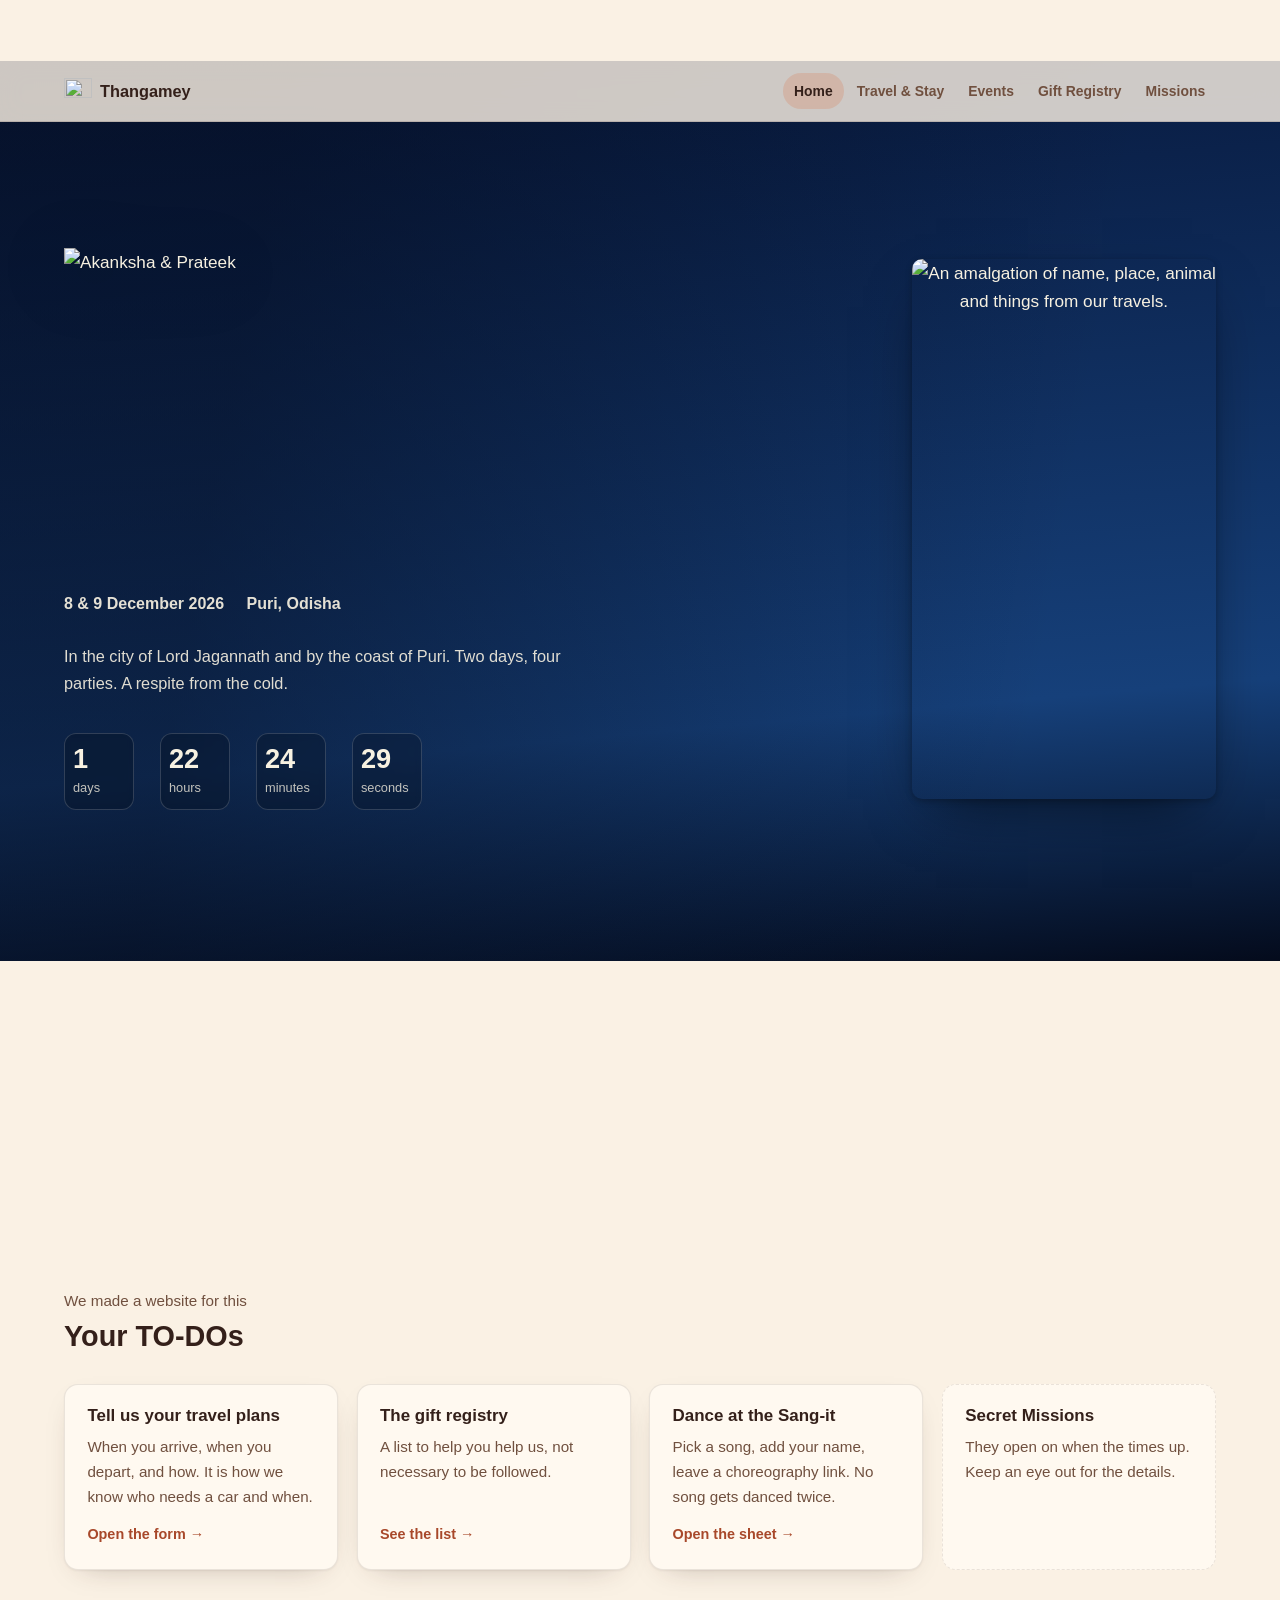
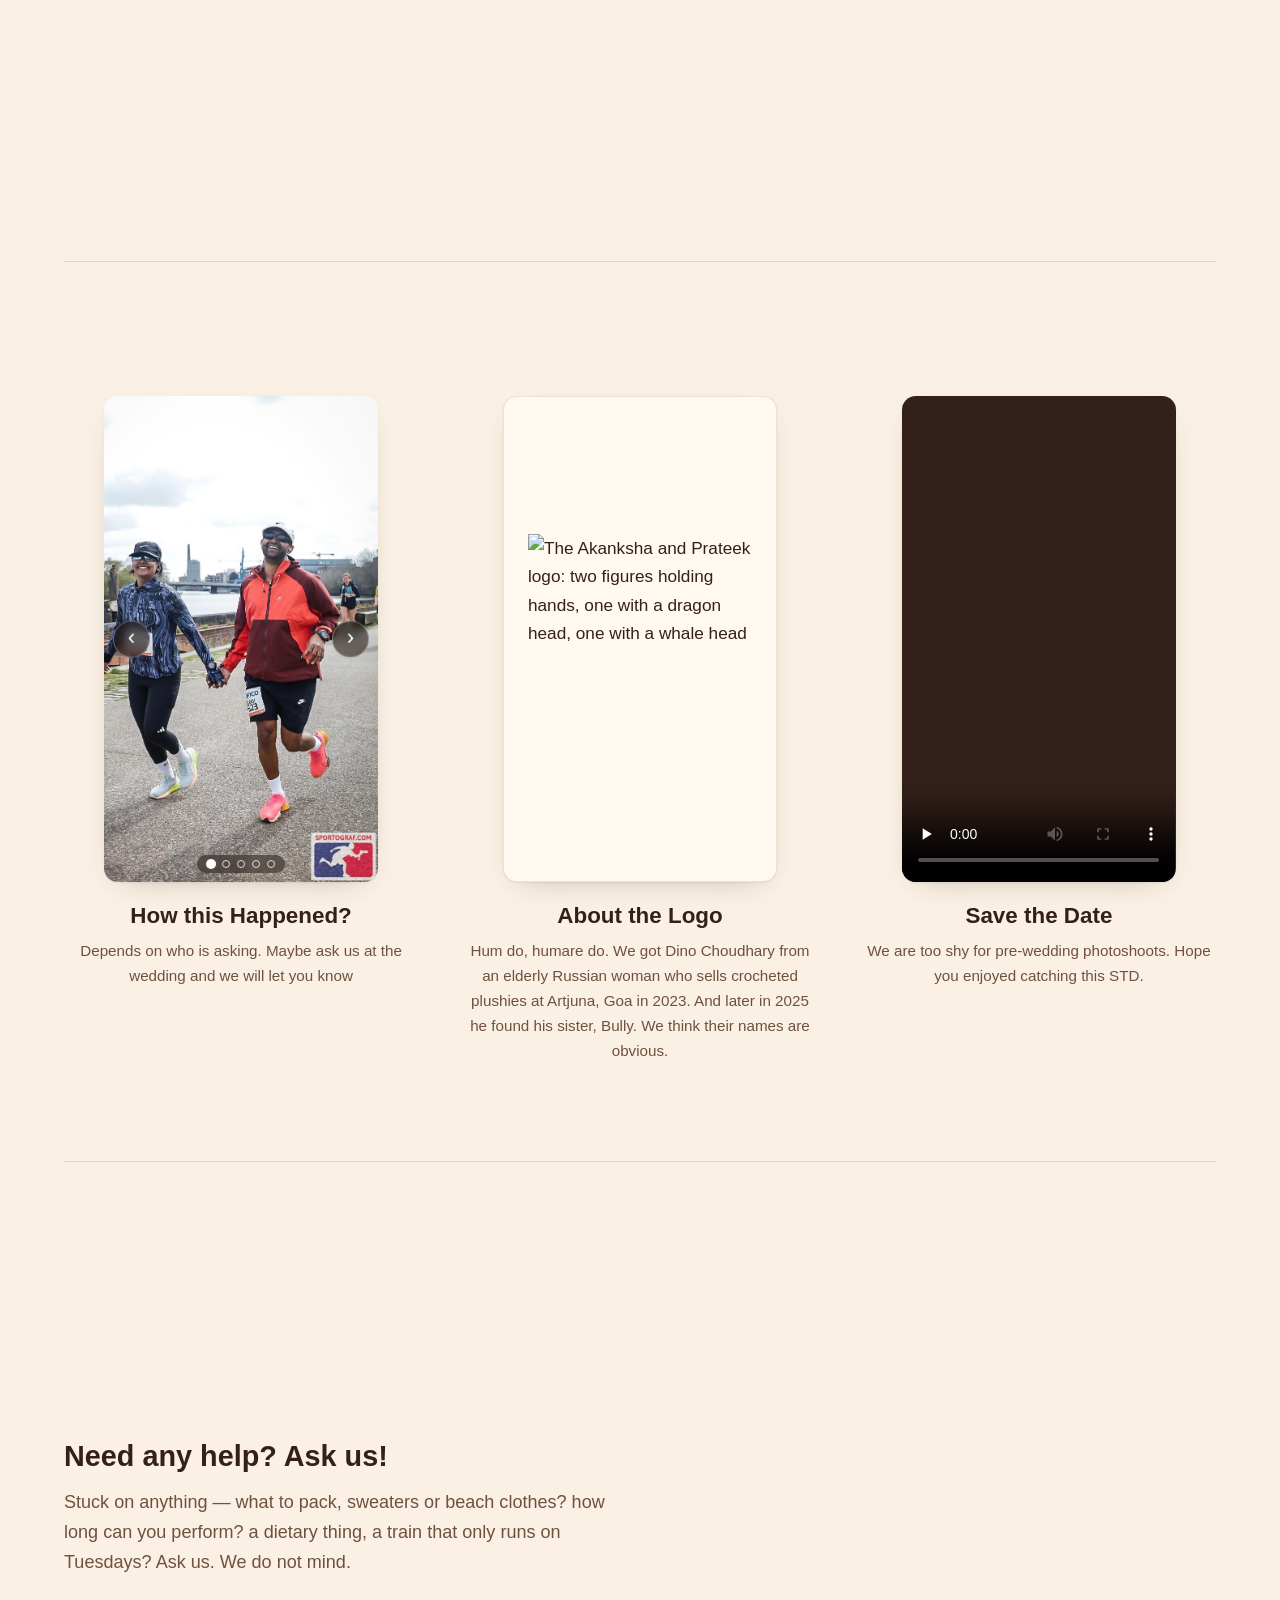
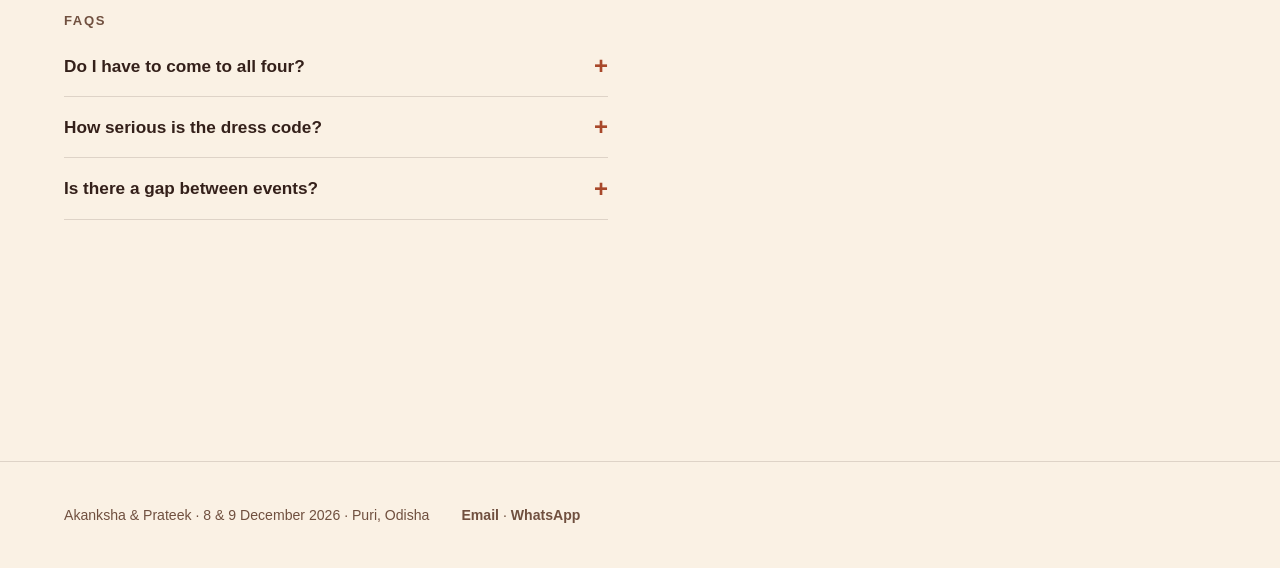
==== commit d26020a8: "Remove everything the site no longer does The site grew by subtraction and left the machinery behind" ====
--- a/index.html
+++ b/index.html
@@ -16,13 +16,13 @@
 <link rel="stylesheet" href="assets/css/style.css">
 </head>
 <body>
-<a class="skip" href="#main">Skip to content</a>
+<a class="skip" href="#main">Skip to Content</a>
 
 <header class="site-head">
   <div class="site-head__in">
     <a class="brand" href="index.html">
       <img class="brand__logo" src="assets/img/logo.png" alt="" width="720" height="676">
-      Thangamey <em class="script" data-cfg="couple.script"></em>
+      Thangamey
     </a>
     <nav class="nav" aria-label="Main">
       <a href="index.html">Home</a>
@@ -108,16 +108,6 @@
     </div>
   </section>
 
-  <!-- ---------- sustainability ---------- -->
-  <!-- <section class="section shell">
-    <div class="section__head">
-      <p class="eyebrow">A lighter wedding</p>
-      <h2>Big party, small footprint</h2>
-      <p class="lede" data-cfg="sustainable.intro"></p>
-    </div>
-    <ul class="ticks grid grid--2" id="sustain-list"></ul>
-  </section> -->
-
   <!-- ---------- ask us, and the questions we already know ----------
        The FAQ used to live at the bottom of events.html. It belongs with
        the invitation to ask rather than under the four parties. -->
@@ -143,7 +133,6 @@
   <div class="shell site-foot__in">
     <p>Akanksha &amp; Prateek &middot; <span data-cfg="mainDateLabel"></span> &middot; <span data-cfg="mainCityLabel"></span></p>
     <p><a data-contact="email">Email</a> &middot; <a data-contact="whatsapp">WhatsApp</a></p>
-    <p class="tag script" data-cfg="couple.script"></p>
   </div>
 </footer>
 
--- a/assets/css/style.css
+++ b/assets/css/style.css
@@ -34,8 +34,6 @@
      of their way and be read. No second display face, no webfonts. */
   --display: -apple-system, BlinkMacSystemFont, "Segoe UI", Roboto, "Helvetica Neue", Arial, sans-serif;
   --body:    -apple-system, BlinkMacSystemFont, "Segoe UI", Roboto, "Helvetica Neue", Arial, sans-serif;
-  /* The name in its own script. Tamil today; swap the stack if that changes. */
-  --script:  "Noto Sans Tamil", "Tamil MN", "Tamil Sangam MN", var(--body);
 
   --measure: 34rem;
   /* The sticky header's height, and the jump bar's where a page has one.
@@ -122,12 +120,10 @@
 .lede{ font-size:1.05em; color:var(--fg-soft); max-width:var(--measure); }
 
 .shell{ width:min(var(--shell),100% - var(--gutter)*2); margin-inline:auto; }
-.stack > * + *{ margin-top:1.5rem; }
 .eyebrow{
   font-size:.95rem; letter-spacing:normal; text-transform:none;
   font-weight:400; color:var(--fg-soft); margin:0 0 .35rem;
 }
-.script{ font-family:var(--script); }
 .skip{ position:absolute; left:-9999px; }
 .skip:focus{ left:1rem; top:1rem; z-index:99; background:var(--card);
              padding:.6rem 1rem; border-radius:8px; }
@@ -145,7 +141,6 @@
 }
 .brand{ font-weight:700; font-size:1.02rem;
         text-decoration:none; display:flex; align-items:baseline; gap:.5rem; white-space:nowrap; }
-.brand em{ font-style:normal; color:var(--gold-deep); font-family:var(--script); font-size:.92em; }
 /* The nav scrolls sideways rather than wrapping. Five links fit on one
    phone and not the next, and a second row changes the header's height,
    which everything sticky below it is measured against. */
@@ -201,8 +196,6 @@
 .hero__in{ text-align:center; }
 .hero h1{ font-size:clamp(2rem,1.4rem + 2.4vw,3rem); margin-bottom:.15em;
           text-shadow:0 2px 28px rgba(0,0,0,.35); }
-.hero .amp{ display:block; font-size:.42em; font-style:italic; opacity:.8;
-            font-weight:400; margin:.18em 0; letter-spacing:normal; }
 .hero__meta{
   display:flex; gap:.6rem 1.4rem; justify-content:center; flex-wrap:wrap;
   font-size:1rem; letter-spacing:normal; text-transform:none;
@@ -234,7 +227,6 @@
 .btn--gold:hover{ background:#e58a60; }
 .btn--ghost{ border-color:currentColor; background:transparent; color:inherit; }
 .btn--ghost:hover{ background:color-mix(in srgb,currentColor 14%,transparent); }
-.btn--block{ width:100%; text-align:center; padding-block:.95rem; font-size:1rem; }
 .btn-row{ display:flex; gap:.7rem; flex-wrap:wrap; justify-content:center; margin-top:2rem; }
 
 /* ---------- 7. SECTIONS & CARDS ---------- */
@@ -270,76 +262,9 @@
               font-weight:600; opacity:.7; margin-bottom:.15rem; }
 .ev-facts dd{ margin:0; font-size:1rem; }
 
-/* ---------- 9. FORMS ---------- */
-.form{ max-width:38rem; }
-.field{ margin-bottom:1.3rem; }
-.field > label, .fieldset > legend{
-  display:block; font-weight:700; font-size:.9rem; margin-bottom:.4rem;
-}
-.field .hint{ font-size:.82rem; color:var(--fg-soft); margin:.25rem 0 .5rem; }
-input[type=text],input[type=email],input[type=tel],input[type=date],
-input[type=number],input[type=datetime-local],select,textarea{
-  width:100%; font:inherit; font-size:1rem; color:var(--fg);
-  background:var(--card); border:1.5px solid var(--rule);
-  border-radius:10px; padding:.68rem .8rem;
-}
-textarea{ min-height:7rem; resize:vertical; }
-input:focus,select:focus,textarea:focus{ border-color:var(--gold-deep); }
-select{ appearance:none;
-  background-image:linear-gradient(45deg,transparent 50%,currentColor 50%),
-                   linear-gradient(135deg,currentColor 50%,transparent 50%);
-  background-position:calc(100% - 20px) calc(50% + 1px), calc(100% - 14px) calc(50% + 1px);
-  background-size:6px 6px; background-repeat:no-repeat; padding-right:2.4rem; }
-
-.fieldset{ border:1px solid var(--rule); border-radius:var(--radius);
-           padding:1.15rem 1.25rem; margin:0 0 1.15rem; background:var(--card); }
-.fieldset > legend{ padding-inline:.45rem; margin-bottom:0; }
-.fieldset .ev-when{ font-size:.82rem; color:var(--fg-soft); margin:-.1rem 0 .8rem; }
-
-.choices{ display:flex; gap:.5rem; flex-wrap:wrap; }
-.choice{ position:relative; }
-.choice input{ position:absolute; opacity:0; width:100%; height:100%;
-               top:0; left:0; margin:0; cursor:pointer; }
-.choice span{
-  display:block; padding:.5rem 1rem; border-radius:99px; font-size:.9rem;
-  font-weight:600; border:1.5px solid var(--rule); background:var(--bg);
-}
-.choice input:checked + span{ background:var(--gold); border-color:var(--gold-deep);
-                              color:var(--on-accent); }
-.choice input:focus-visible + span{ outline:2.5px solid var(--gold-deep); outline-offset:3px; }
-
-.check{ display:flex; gap:.6rem; align-items:flex-start; font-size:.95rem; }
-.check input{ margin-top:.3rem; width:1.05rem; height:1.05rem; flex:none; accent-color:var(--gold-deep); }
-
+/* ---------- 9. SMALL TEXT ---------- */
 .form-note{ font-size:.85rem; color:var(--fg-soft); }
-.hp{ position:absolute; left:-9999px; }
-
-.form-status{ border-radius:var(--radius); padding:1.1rem 1.25rem; margin-bottom:1.3rem;
-              border:1.5px solid; font-size:.95rem; }
-.form-status[data-tone="ok"]{ border-color:#2f7d4f; background:rgba(47,125,79,.1); }
-.form-status[data-tone="bad"]{ border-color:#b23b3b; background:rgba(178,59,59,.1); }
-.form-status[data-tone="info"]{ border-color:var(--gold-deep); background:color-mix(in srgb,var(--gold) 16%,transparent); }
-.form-status p:last-child{ margin-bottom:0; }
 [hidden]{ display:none !important; }
-
-/* ---------- 10. FEED ---------- */
-.feed{ display:grid; gap:2.2rem; max-width:44rem; }
-.post{ border-top:1px solid var(--rule); padding-top:2rem; }
-.post:first-child{ border-top:0; padding-top:0; }
-.post__date{ font-size:.88rem; letter-spacing:normal; text-transform:none;
-             font-weight:600; color:var(--fg-soft); margin-bottom:.4rem; }
-.post__body{ max-width:var(--measure); }
-.post__body p:last-child{ margin-bottom:0; }
-.post__strip{
-  display:grid; gap:.6rem; margin:1.2rem 0;
-  grid-template-columns:repeat(auto-fit,minmax(min(100%,11rem),1fr));
-}
-.post__strip img{ border-radius:10px; aspect-ratio:4/3; object-fit:cover;
-                  width:100%; background:var(--cream-2); }
-.post__strip--1{ grid-template-columns:1fr; }
-.post__strip--1 img{ aspect-ratio:3/2; }
-.post__seal{ width:2.6rem; height:2.6rem; border-radius:50%; float:right;
-             margin:0 0 .5rem 1rem; }
 
 /* ---------- 11. MISC ---------- */
 .ticks{ list-style:none; padding:0; margin:0; display:grid; gap:1.2rem; }
@@ -353,8 +278,6 @@
 
 /* The to-do list: closer set than the tick lists elsewhere, because each
    line is a sentence rather than a heading and a paragraph. */
-.todo-list{ max-width:var(--measure); gap:.75rem; font-size:1rem; }
-
 .faq{ max-width:var(--measure); }
 .faq__head{ font-size:.82rem; letter-spacing:.12em; text-transform:uppercase;
             color:var(--fg-soft); margin:0 0 .4rem; }
@@ -374,7 +297,6 @@
 }
 .site-foot__in{ display:flex; gap:1rem 2rem; flex-wrap:wrap; align-items:baseline; }
 .site-foot a{ font-weight:600; }
-.site-foot .tag{ margin-left:auto; font-size:.95rem; color:var(--fg); }
 
 @media (prefers-reduced-motion:reduce){
   *{ animation-duration:.001ms !important; transition-duration:.001ms !important; }
@@ -413,44 +335,14 @@
 }
 @media (max-width:480px){ .hero__names{ width:min(100%,20rem); } }
 
-/* ---------- the two days ---------- */
-.days{ display:grid; gap:1.15rem; grid-template-columns:repeat(auto-fit,minmax(min(100%,17rem),1fr)); }
-.day{ background:var(--card); border:1px solid var(--card-edge); border-radius:var(--radius);
-      padding:1.4rem 1.5rem; box-shadow:var(--shadow); }
-.day__label{ font-weight:700; font-size:1.15rem; margin:0 0 1rem;
-             display:flex; justify-content:space-between; align-items:baseline; gap:1rem; }
-.day__label span{ font-family:var(--body); font-size:.9rem; font-weight:400;
-                  letter-spacing:normal; text-transform:none; color:var(--fg-soft); }
-.day ul{ list-style:none; margin:0; padding:0; display:grid; gap:.1rem; }
-.day li + li{ border-top:1px solid var(--rule); }
-.day a{ display:flex; flex-direction:column; gap:.1rem; padding:.7rem 0; text-decoration:none; }
-.day a:hover b{ color:var(--gold-deep); }
-.day a b{ font-size:1.02rem; }
-.day a span{ font-size:.85rem; color:var(--fg-soft); }
-
 /* ---------- event cards & panels ---------- */
 .ev-panel__logo{ width:min(100%,17rem); height:auto; margin-bottom:1rem;
                  filter:drop-shadow(0 8px 24px rgba(0,0,0,.35)); }
 .sky[data-sky="tints-of-sunflower"] .ev-panel__logo,
 .sky[data-sky="shades-of-sunset"] .ev-panel__logo{ filter:drop-shadow(0 8px 20px rgba(0,0,0,.25)); }
 
-/* ---------- split / illustration ---------- */
-.split{ display:grid; gap:2rem; align-items:center;
-        grid-template-columns:repeat(auto-fit,minmax(min(100%,18rem),1fr)); }
-.couple{ width:min(100%,22rem); justify-self:center; height:auto; }
-.eyes{ width:5rem; height:auto; margin-bottom:1.2rem; opacity:.9; }
-@media (prefers-color-scheme:dark){ :root:not([data-theme="light"]) .eyes{ opacity:1; } }
-
-/* ---------- forms layout ---------- */
+/* ---------- callouts ---------- */
 .form-wrap{ max-width:38rem; }
-.form-h{ font-size:1.15rem; margin:2.4rem 0 1rem; padding-top:1.4rem;
-         border-top:1px solid var(--rule); }
-.fieldset .ev-when{ font-size:.84rem; color:var(--fg-soft); margin:.1rem 0 .9rem; line-height:1.5; }
-.fieldset .dress{ color:var(--gold-deep); font-weight:600; }
-.aside-note{ max-width:38rem; margin-top:3rem; padding:1.4rem 1.5rem;
-             border:1px dashed var(--rule); border-radius:var(--radius); }
-.aside-note h2{ font-size:1.05rem; }
-.aside-note p:last-child{ margin-bottom:0; }
 .callout{ margin-top:1.6rem; padding:1.3rem 1.5rem; border-radius:var(--radius);
           background:color-mix(in srgb, var(--gold) 13%, transparent);
           border:1px solid color-mix(in srgb, var(--gold) 36%, transparent); }
@@ -458,12 +350,6 @@
 .callout strong{ color:var(--gold-deep); }
 
 .site-foot__in p{ margin:0; }
-
-/* A shorter painted band for the pages that aren't the home page. */
-.sky--band .sky__in{ padding-block:clamp(2.6rem,7vw,4.6rem); }
-.sky--band .eyebrow{ color:inherit; opacity:.8; }
-.sky--band .lede{ color:inherit; opacity:.92; }
-.sky--band h1{ text-shadow:0 2px 20px rgba(0,0,0,.28); }
 
 /* A wash between the paint and the words. Each sky says how dark or
    light its own wash should be, so text stays legible on a turquoise
@@ -475,8 +361,6 @@
 @media (max-width:760px){
   .sky--scrim::before{ background:linear-gradient(to top, var(--s-scrim), var(--s-scrim) 42%, transparent 92%); }
 }
-
-.feed-empty{ color:var(--fg-soft); font-style:italic; max-width:var(--measure); }
 
 /* =============================================================
    13. THE ARTWORK
@@ -591,7 +475,6 @@
   .event-jump{ justify-content:flex-start; overflow-x:auto; flex-wrap:nowrap; }
 }
 
-
 /* The photograph each painting came from. */
 .painted-from{
   margin:1.8rem 0 0; display:flex; gap:1rem; align-items:center;
@@ -614,13 +497,6 @@
 /* =============================================================
    14. LOGO + SAVE THE DATE
    ============================================================= */
-.media-block{
-  display:grid; gap:clamp(1.5rem,4vw,3rem); align-items:center;
-  grid-template-columns:repeat(auto-fit,minmax(min(100%,17rem),1fr));
-}
-.media-block h2{ margin-bottom:.4rem; }
-.media-block p{ margin-bottom:0; color:var(--fg-soft); max-width:var(--measure); }
-
 .std{
   display:block; width:min(100%,var(--portrait)); height:auto; border-radius:14px;
   aspect-ratio:1080/1920; background:var(--ink); object-fit:cover;
@@ -629,12 +505,6 @@
 
 .logo-mark{ width:min(100%,14rem); height:auto; }
 
-/* Text one side, something to look at on the other. Same shape as
-   .media-block, kept separate so its paragraph rules stay out of the way. */
-.split{
-  display:grid; gap:clamp(1.5rem,4vw,3rem); align-items:center;
-  grid-template-columns:repeat(auto-fit,minmax(min(100%,18rem),1fr));
-}
 .section__head--tight{ margin-bottom:1rem; }
 
 /* =============================================================
@@ -860,34 +730,25 @@
 .gift{ display:list-item; padding:.45rem 0; }
 .gift::marker{ color:var(--gold-deep); }
 .gift__name{ font-weight:700; font-size:1.05rem; }
-.gift__name a{ font-weight:600; font-size:.85rem; margin-left:.5rem; color:var(--gold-deep); }
 /* Inline beside the name now — on its own line every bullet was three
    deep and the list stopped looking like a list. */
 .gift__brand{ font-weight:400; font-size:.85rem; color:var(--fg-soft);
               letter-spacing:.02em; }
 .gift__brand::before{ content:" · "; }
-.gift__price{ font-variant-numeric:tabular-nums; color:var(--fg-soft);
-              font-weight:600; white-space:nowrap; margin-left:.5rem; }
 .gift__note{ display:block; color:var(--fg-soft); font-size:.92rem; margin-top:.15rem; }
 
-.brand-list{ list-style:none; margin:0; padding:0; display:flex; gap:.6rem; flex-wrap:wrap; }
-.brand-chip{
-  padding:.55rem 1.1rem; border-radius:99px; font-weight:600; font-size:.95rem;
-  border:1.5px solid var(--rule); background:var(--card);
-}
-
-/* =============================================================
-   THE ITINERARY ANCHOR
-   ============================================================= */
 /* The sticky header would otherwise eat the heading of whatever
-   travel.html#plans lands on. */
-#plans{ scroll-margin-top:calc(var(--head-h) + var(--bar-h) + .6rem); }
-
-/* =============================================================
-   MISSION ONE — TEN PHOTOGRAPHS  (missions.html)
-   ============================================================= */
-.mission{ scroll-margin-top:calc(var(--head-h) + var(--bar-h) + .6rem); }
-
+   travel.html#plans lands on. The top margin is the breathing room under
+   the two cards that an empty heading used to provide by accident: half
+   an h2, which is the margin an h2 carries. */
+#plans{
+  scroll-margin-top:calc(var(--head-h) + var(--bar-h) + .6rem);
+  margin-top:calc(clamp(1.4rem,1.2rem + .8vw,1.8rem) * .5);
+}
+
+/* =============================================================
+   THE MISSIONS PAGE
+   ============================================================= */
 /* A section a sticky jump bar points at has to clear the header and the
    bar, or its heading lands underneath them. */
 .jump-target{ scroll-margin-top:calc(var(--head-h) + var(--bar-h) + .6rem); }
@@ -907,86 +768,8 @@
 .mission-card h2{ font-size:clamp(1.3rem,1.1rem + 1vw,1.8rem); margin:.1rem 0 .4rem; }
 .mission-card p{ color:var(--fg-soft); }
 .mission-card .btn-row{ margin-bottom:0; padding-top:1.2rem; }
-.form--wide{ max-width:44rem; }
-.mission-aside{
-  max-width:44rem; margin-top:2rem; padding-top:1.4rem;
-  border-top:1px solid var(--rule); font-size:.92rem; color:var(--fg-soft);
-}
-.mission-aside a{ font-weight:600; white-space:nowrap; }
-
-.shot-count{
-  margin:0 0 1.3rem; font-weight:700; color:var(--gold-deep);
-  font-variant-numeric:tabular-nums;
-}
-.shots{ list-style:none; margin:0 0 2.2rem; padding:0; display:grid; gap:.7rem; max-width:44rem; }
-.shot{
-  background:var(--card); border:1px solid var(--card-edge);
-  border-radius:var(--radius); box-shadow:var(--shadow);
-  padding:1rem 1.2rem; display:grid; gap:.8rem;
-}
-.shot__head{ display:grid; grid-template-columns:auto 1fr; gap:1rem; align-items:center; }
-.shot__no{
-  display:grid; place-items:center; width:2.4rem; height:2.4rem;
-  border-radius:50%; border:1.5px solid var(--rule);
-  font-weight:700; font-size:.95rem; color:var(--fg-soft);
-  font-variant-numeric:tabular-nums;
-  transition:background .15s,color .15s,border-color .15s;
-}
-.shot__text{ font-size:1rem; line-height:1.5; }
-.shot__drop{ display:flex; gap:.8rem; align-items:center; flex-wrap:wrap; padding-left:3.4rem; }
-@media (max-width:480px){ .shot__drop{ padding-left:0; } }
-
-/* The real input is only hidden visually — it still takes focus and the
-   label is its button, so tab and space work the way they should. */
-.shot__input{ position:absolute; opacity:0; width:1px; height:1px; }
-.shot__btn{
-  cursor:pointer; font-size:.85rem; font-weight:600; white-space:nowrap;
-  padding:.42rem .9rem; border-radius:99px;
-  border:1px solid var(--gold-deep); color:var(--gold-deep); background:transparent;
-}
-.shot__btn:hover{ background:color-mix(in srgb,var(--gold) 18%,transparent); }
-.shot__input:focus-visible + .shot__btn{ outline:2.5px solid var(--gold-deep); outline-offset:3px; }
-.shot__name{
-  font-size:.85rem; color:var(--fg-soft); overflow-wrap:anywhere; min-width:0;
-}
-.shot--done .shot__no{ background:var(--gold); border-color:var(--gold-deep); color:var(--on-accent); }
-.shot--done .shot__btn{ border-color:var(--rule); color:var(--fg-soft); }
-.shot--done .shot__name{ color:var(--fg); font-weight:600; }
-
-/* =============================================================
-   MISSION TWO — THE QUIZ  (missions.html)
-   ============================================================= */
-.q-list{ list-style:none; margin:0 0 2.2rem; padding:0; display:grid; gap:1.5rem; max-width:44rem; }
-.quiz{ max-width:44rem; }
-.quiz-sent{ margin:.6rem 0 0; font-size:.88rem; color:var(--fg-soft); }
-.quiz-sent[data-ok="0"]{ color:#b23b3b; font-weight:600; }
-.q{
-  background:var(--card); border:1px solid var(--card-edge);
-  border-left:4px solid var(--rule); border-radius:var(--radius);
-  padding:1.3rem 1.4rem; box-shadow:var(--shadow);
-}
-.q__text{ font-weight:700; font-size:1.05rem; margin:0 0 .9rem; }
-.q .choices{ gap:.45rem; }
-.q .choice span{ font-size:.92rem; }
-.q__why{ margin:.9rem 0 0; font-size:.9rem; line-height:1.55; color:var(--fg-soft); }
-
-/* After marking. The right answer is ringed whether or not it was picked. */
-.q[data-mark="right"]{ border-left-color:#2f7d4f; }
-.q[data-mark="wrong"]{ border-left-color:#b23b3b; }
-.choice--answer span{ box-shadow:inset 0 0 0 2px var(--gold-deep); }
-.q[data-mark="wrong"] .choice input:checked + span{
-  box-shadow:inset 0 0 0 2px #b23b3b; background:transparent; border-color:#b23b3b;
-  color:var(--fg);
-}
-.q[data-mark] .choice input:disabled + span{ cursor:default; }
-
-.quiz-score{ margin:0 0 .3rem; }
-.quiz-score b{
-  font-size:1.9rem; color:var(--gold-deep); font-variant-numeric:tabular-nums;
-}
-
-/* The ?preview banner on photos.html / quiz.html, so a preview is never
-   mistaken for the page as guests will see it. */
+/* The ?preview banner, so a preview is never mistaken for the page as
+   guests will see it. */
 .preview-flag{
   margin:1.8rem auto 0; padding:.7rem 1rem; max-width:44rem;
   border:1px dashed var(--gold-deep); border-radius:var(--radius);
@@ -998,10 +781,6 @@
   padding:.1em .35em; border-radius:4px; color:var(--fg);
 }
 
-/* With submitTo: "google" the ten are still listed, just without the
-   attach buttons, so there is nothing below the prompt to make room for. */
-.shot--plain{ padding-block:.85rem; }
-
 /* Contact links carry no address until someone reaches for one, so they
    still have to look and behave like links before that happens. */
 [data-contact]{ cursor:pointer; overflow-wrap:anywhere; }
